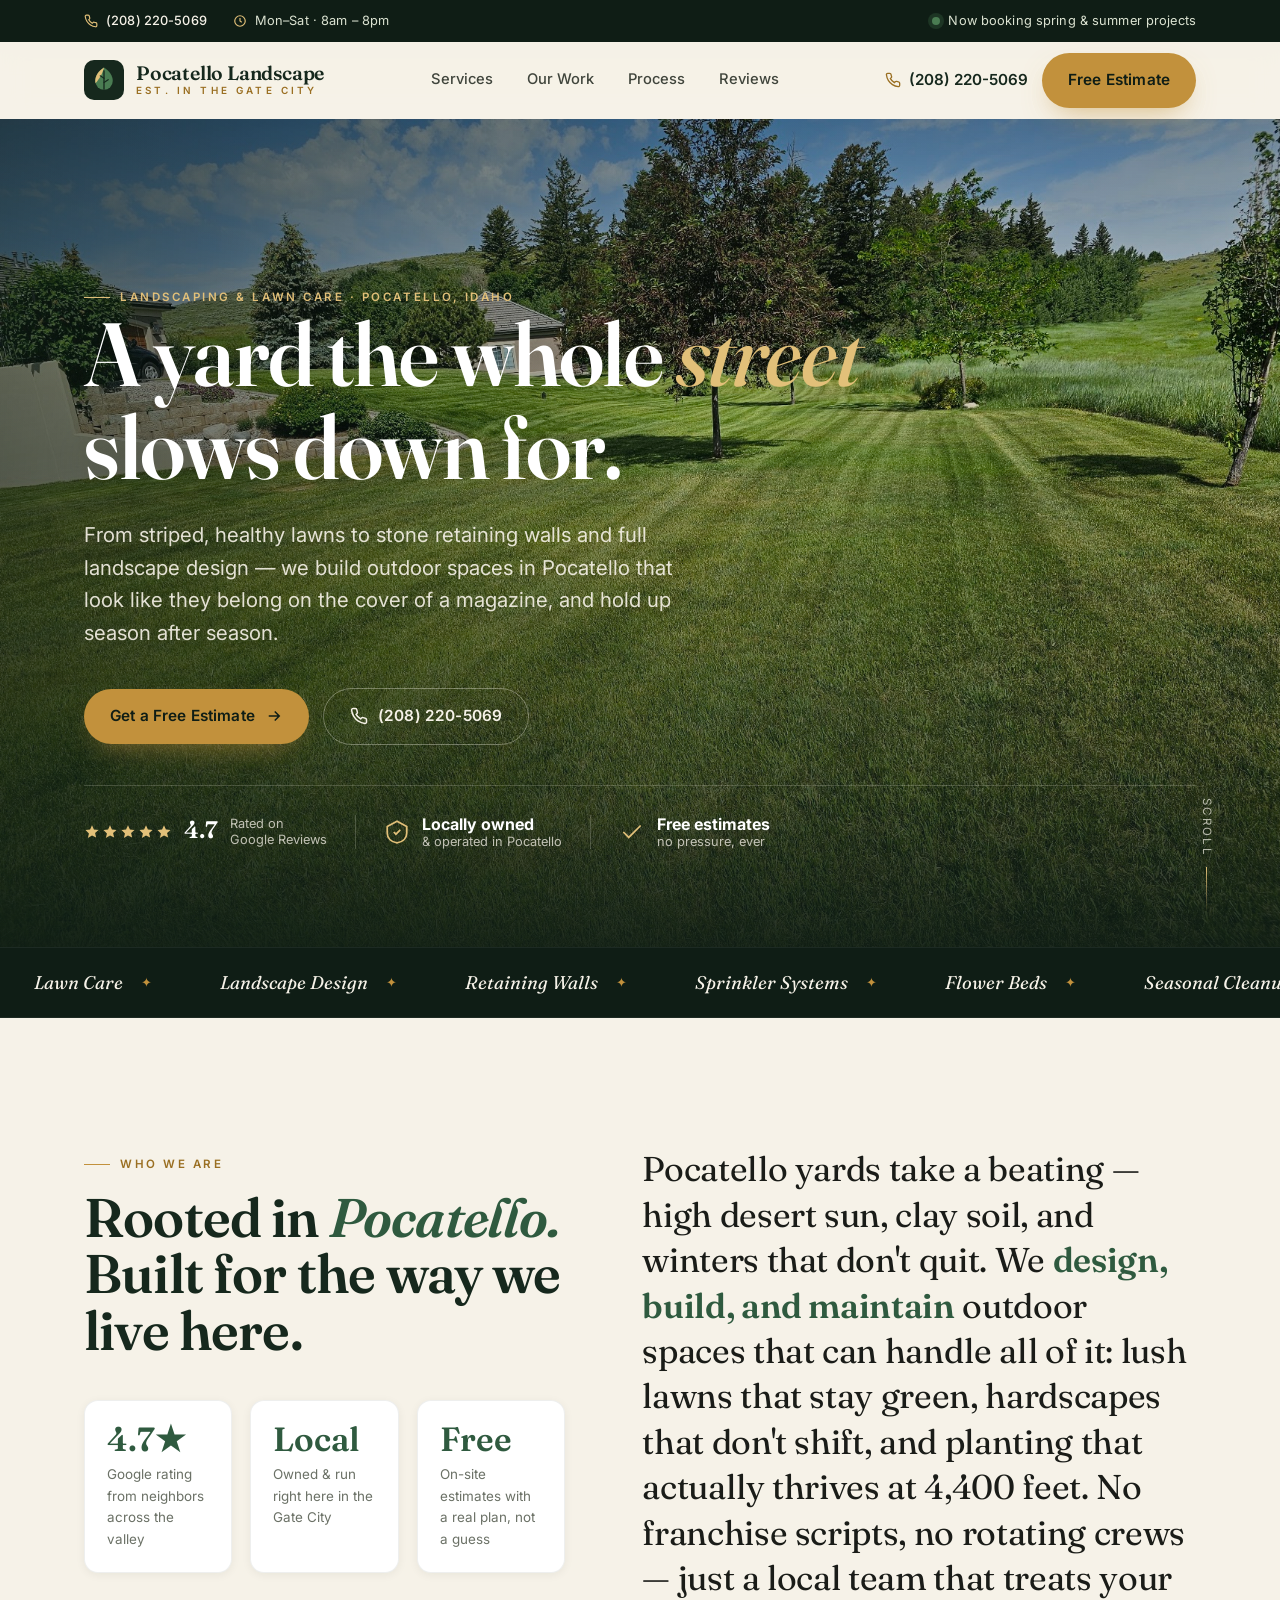
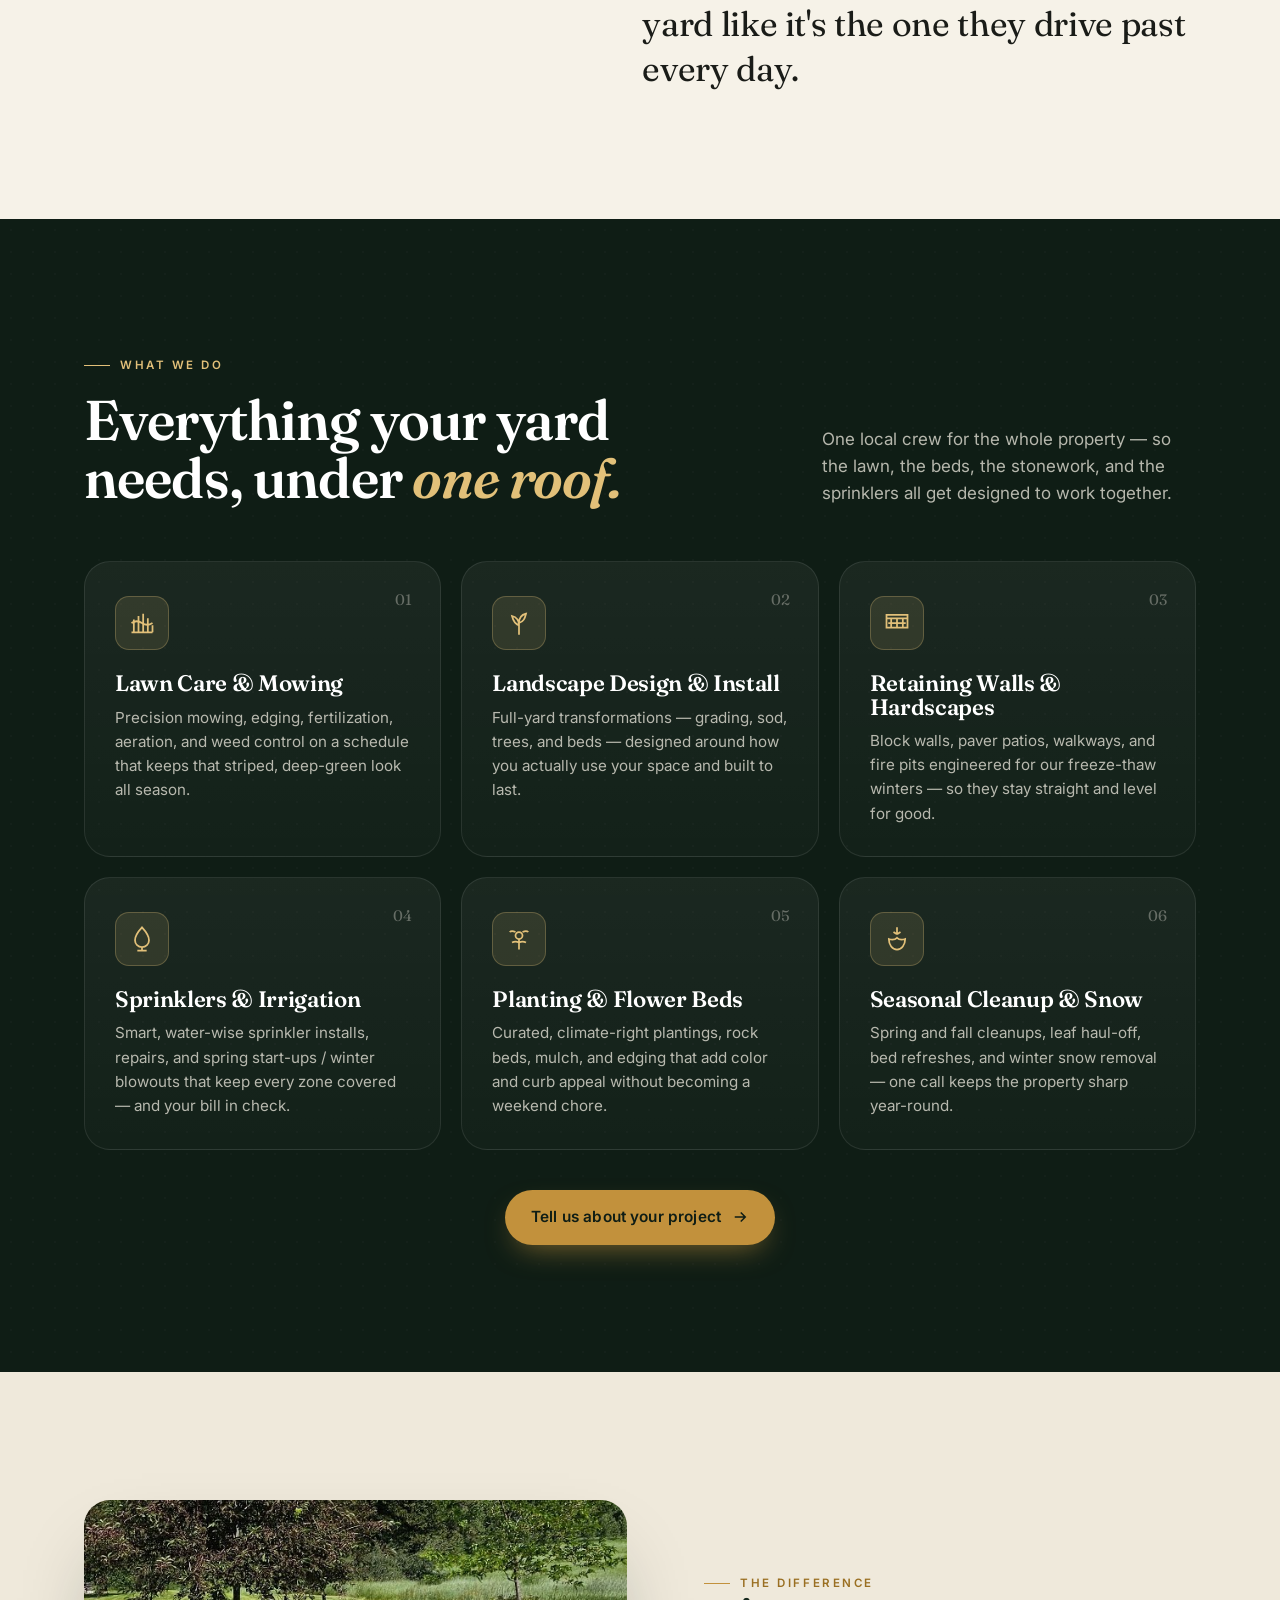
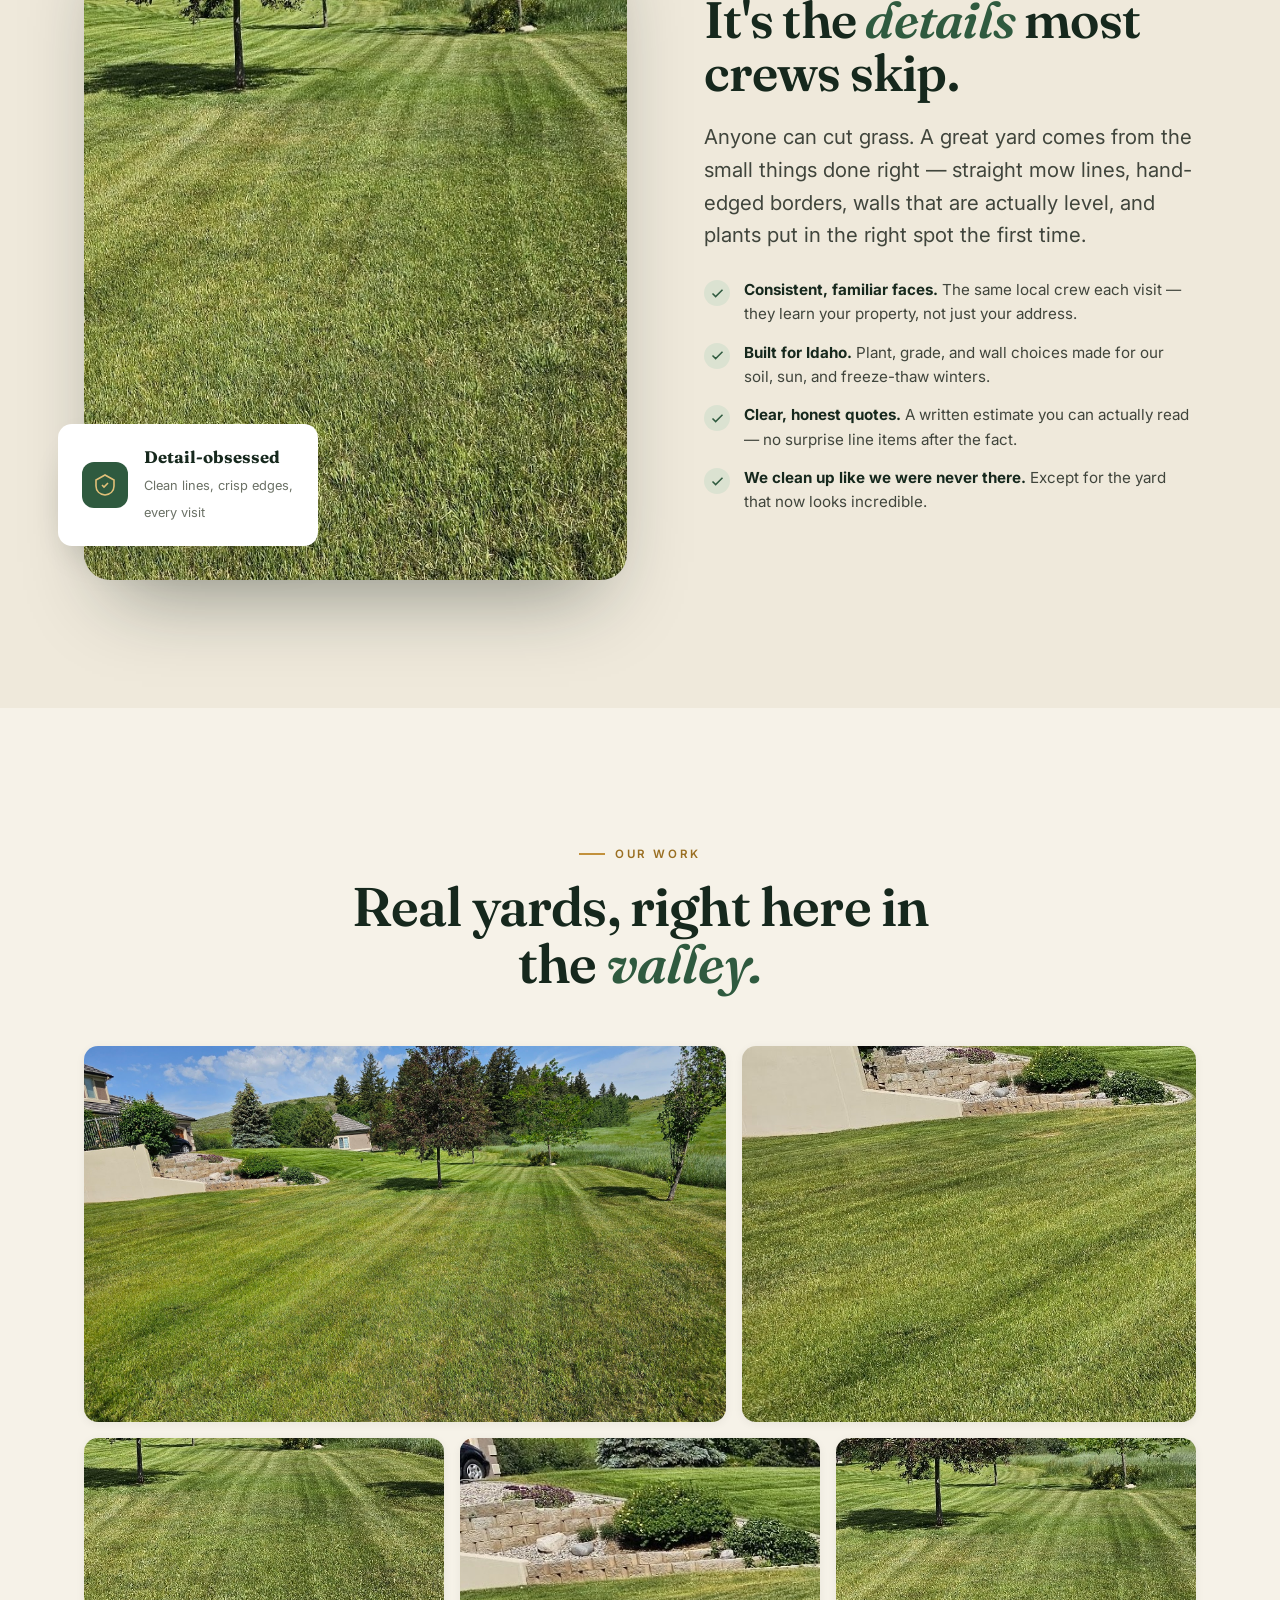
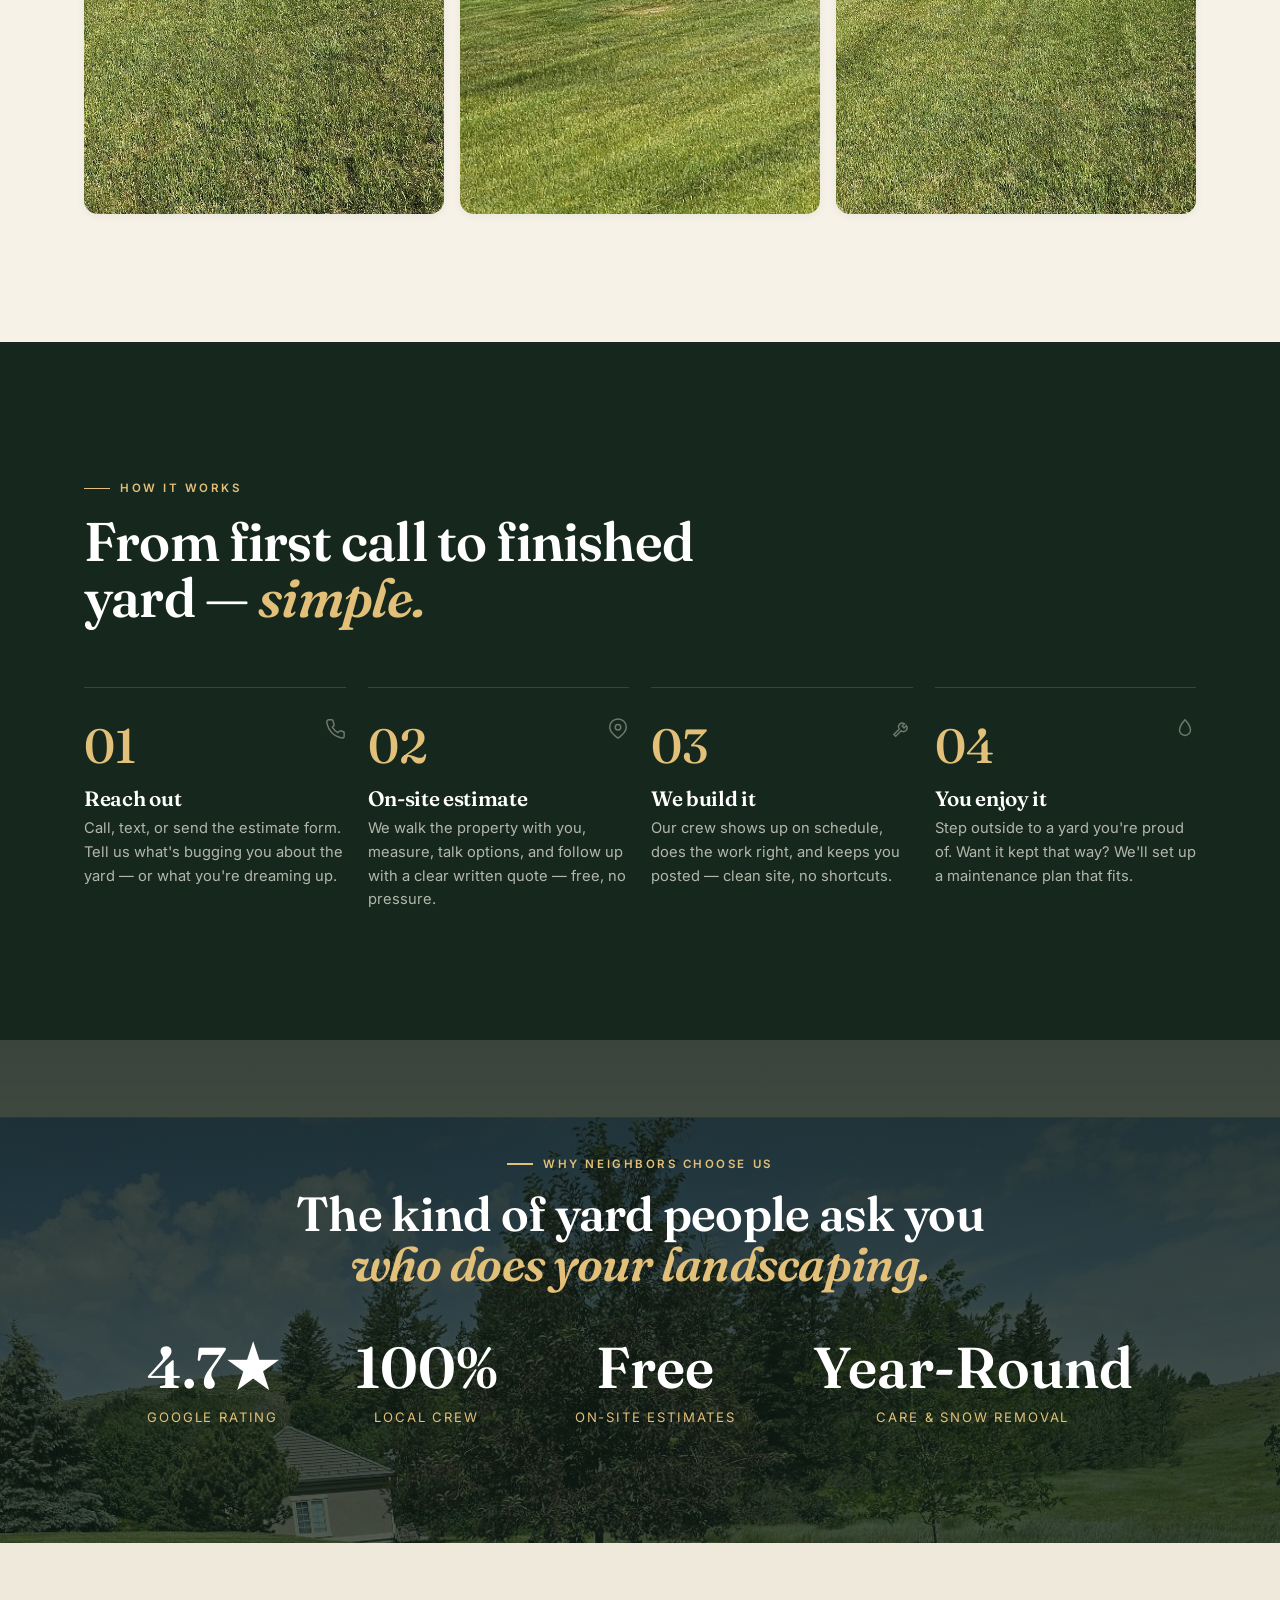
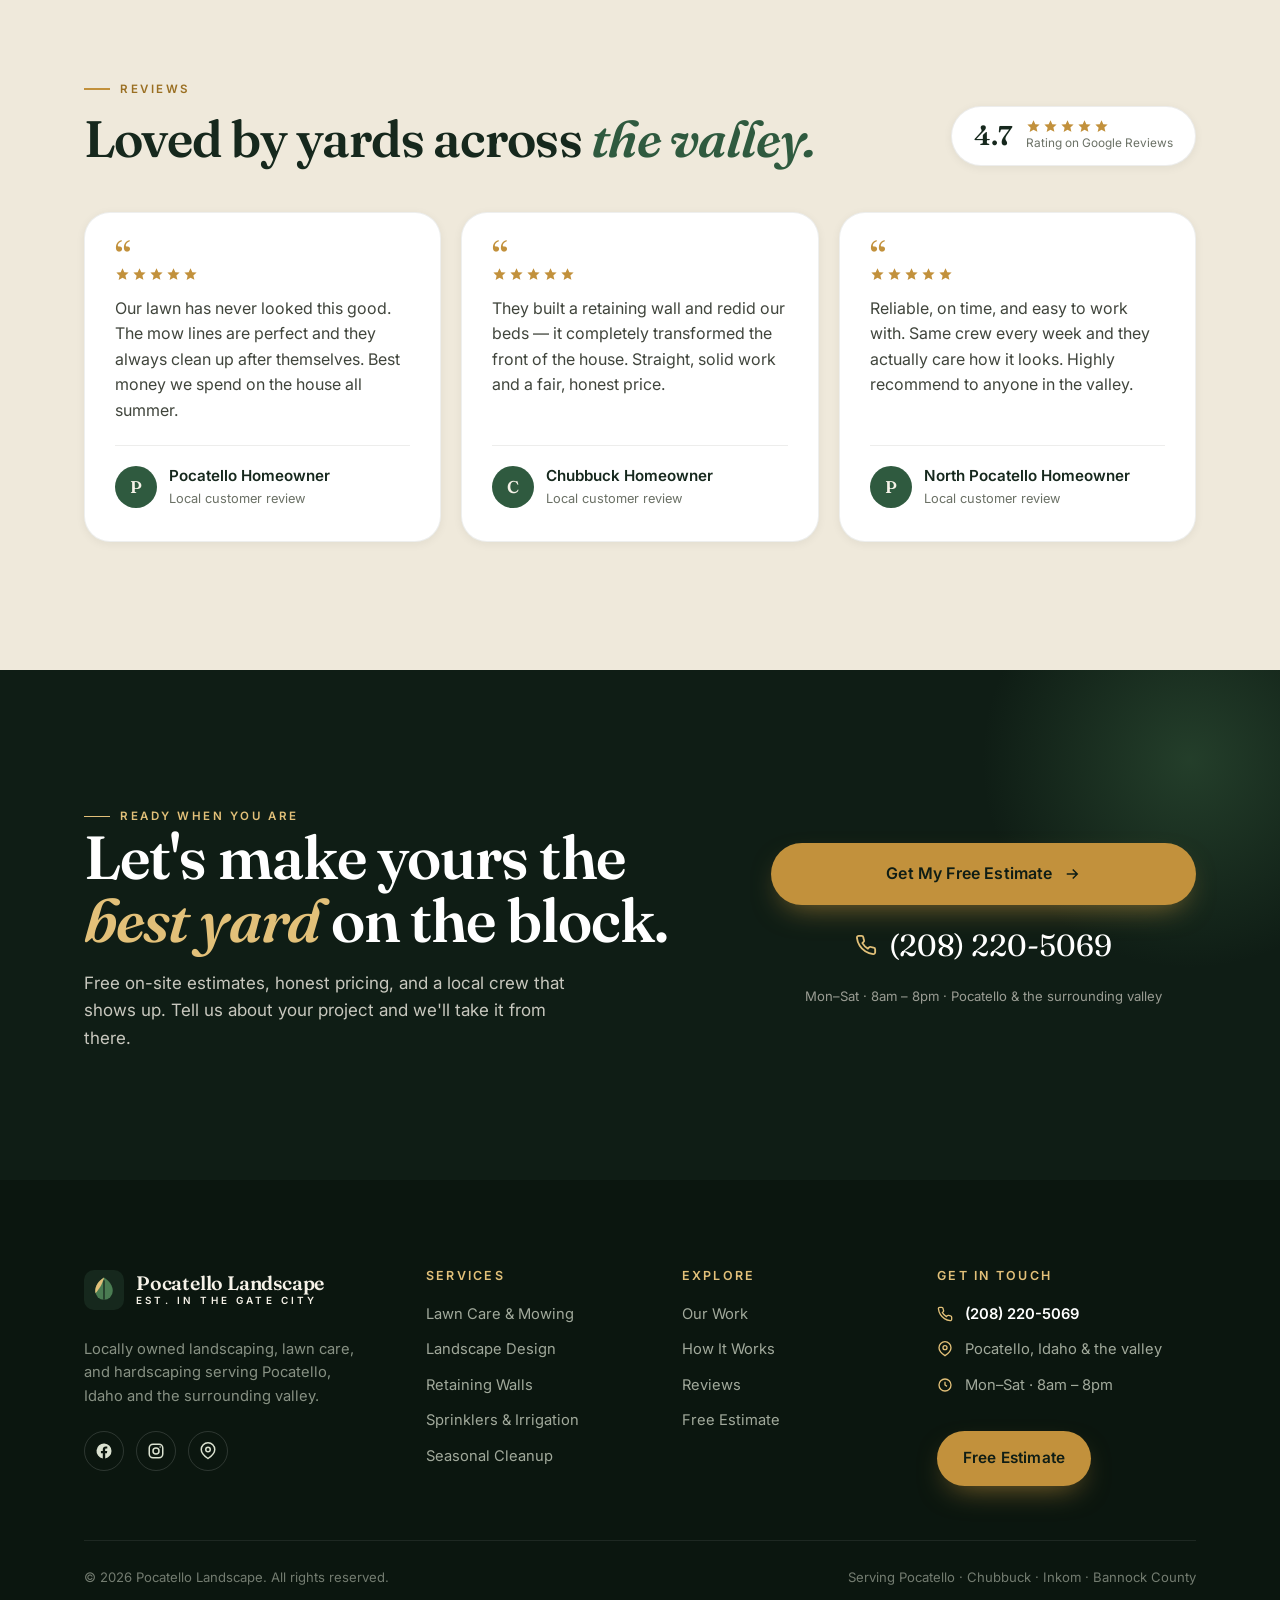
==== index.html @ 6603e486 "Launch Pocatello Landscape site — homepage + free estimate page Bespoke landscaping site: editorial " ====
<!DOCTYPE html>
<html lang="en">
<head>
<meta charset="UTF-8">
<meta name="viewport" content="width=device-width, initial-scale=1.0">
<title>Pocatello Landscape — Landscaping, Lawn Care &amp; Hardscapes in Pocatello, ID</title>
<meta name="description" content="Locally owned landscaping in Pocatello, Idaho. Lawn care, landscape design &amp; install, retaining walls, sprinklers, and seasonal cleanup. Rated 4.7★ on Google. Free on-site estimates — call (208) 220-5069.">
<link rel="canonical" href="https://gcwebdesigner1-sudo.github.io/pocatello-landscape/">
<meta name="theme-color" content="#16281d">
<meta property="og:type" content="website">
<meta property="og:site_name" content="Pocatello Landscape">
<meta property="og:title" content="Pocatello Landscape — Landscaping &amp; Lawn Care in Pocatello, ID">
<meta property="og:description" content="Striped, healthy lawns, retaining walls, and full landscape design in Pocatello, Idaho. Rated 4.7★ on Google. Free on-site estimates.">
<meta property="og:image" content="https://gcwebdesigner1-sudo.github.io/pocatello-landscape/assets/hero-lawn.jpg">
<meta property="og:url" content="https://gcwebdesigner1-sudo.github.io/pocatello-landscape/">
<meta name="twitter:card" content="summary_large_image">
<meta name="twitter:title" content="Pocatello Landscape — Landscaping &amp; Lawn Care in Pocatello, ID">
<meta name="twitter:description" content="Striped, healthy lawns, retaining walls, and full landscape design in Pocatello, Idaho. Rated 4.7★ on Google.">
<meta name="twitter:image" content="https://gcwebdesigner1-sudo.github.io/pocatello-landscape/assets/hero-lawn.jpg">
<link rel="preconnect" href="https://fonts.googleapis.com">
<link rel="preconnect" href="https://fonts.gstatic.com" crossorigin>
<link href="https://fonts.googleapis.com/css2?family=Fraunces:ital,opsz,wght@0,9..144,400;0,9..144,500;0,9..144,600;1,9..144,400;1,9..144,500;1,9..144,600&family=Inter:wght@400;500;600;700&display=swap" rel="stylesheet">
<link rel="stylesheet" href="styles.css">
<link rel="icon" href="data:image/svg+xml,%3Csvg xmlns='http://www.w3.org/2000/svg' viewBox='0 0 32 32'%3E%3Crect width='32' height='32' rx='7' fill='%230f1d15'/%3E%3Cpath d='M16 6c-5 3-7 7-7 11a7 7 0 0 0 14 0c0-4-2-8-7-11z' fill='%23c2913c'/%3E%3Cpath d='M16 9v14' stroke='%230f1d15' stroke-width='1.4'/%3E%3C/svg%3E">
<script type="application/ld+json">
{
  "@context": "https://schema.org",
  "@type": "LandscapingBusiness",
  "name": "Pocatello Landscape",
  "image": "https://gcwebdesigner1-sudo.github.io/pocatello-landscape/assets/hero-lawn.jpg",
  "url": "https://gcwebdesigner1-sudo.github.io/pocatello-landscape/",
  "telephone": "+1-208-220-5069",
  "priceRange": "$$",
  "areaServed": ["Pocatello, ID", "Chubbuck, ID", "Inkom, ID", "Bannock County, ID"],
  "address": {
    "@type": "PostalAddress",
    "addressLocality": "Pocatello",
    "addressRegion": "ID",
    "addressCountry": "US"
  },
  "openingHoursSpecification": [{
    "@type": "OpeningHoursSpecification",
    "dayOfWeek": ["Monday", "Tuesday", "Wednesday", "Thursday", "Friday", "Saturday"],
    "opens": "08:00",
    "closes": "20:00"
  }],
  "makesOffer": [
    { "@type": "Offer", "itemOffered": { "@type": "Service", "name": "Lawn Care & Mowing" } },
    { "@type": "Offer", "itemOffered": { "@type": "Service", "name": "Landscape Design & Installation" } },
    { "@type": "Offer", "itemOffered": { "@type": "Service", "name": "Retaining Walls & Hardscapes" } },
    { "@type": "Offer", "itemOffered": { "@type": "Service", "name": "Sprinklers & Irrigation" } },
    { "@type": "Offer", "itemOffered": { "@type": "Service", "name": "Planting & Flower Beds" } },
    { "@type": "Offer", "itemOffered": { "@type": "Service", "name": "Seasonal Cleanup & Snow Removal" } }
  ]
}
</script>
</head>
<body>
<a href="#main" class="skip-link">Skip to content</a>

<!-- ============ MOBILE MENU ============ -->
<div class="menu-overlay" data-close-menu></div>
<nav class="mobile-menu" aria-label="Mobile">
  <a href="#services" data-close-menu>Services</a>
  <a href="#work" data-close-menu>Our Work</a>
  <a href="#process" data-close-menu>Process</a>
  <a href="#reviews" data-close-menu>Reviews</a>
  <div class="mm-foot">
    <a href="estimates.html" class="btn btn-primary">Get a Free Estimate</a>
    <a href="tel:+12082205069" class="btn btn-ghost">Call (208) 220-5069</a>
  </div>
</nav>

<!-- ============ TOP STRIP ============ -->
<div class="topbar">
  <div class="wrap">
    <div class="tb-left">
      <span class="tb-item">
        <svg viewBox="0 0 24 24" fill="none" stroke="currentColor" stroke-width="2"><path d="M22 16.92v3a2 2 0 0 1-2.18 2 19.79 19.79 0 0 1-8.63-3.07 19.5 19.5 0 0 1-6-6 19.79 19.79 0 0 1-3.07-8.67A2 2 0 0 1 4.11 2h3a2 2 0 0 1 2 1.72c.13.96.36 1.9.7 2.81a2 2 0 0 1-.45 2.11L8.09 9.91a16 16 0 0 0 6 6l1.27-1.27a2 2 0 0 1 2.11-.45c.9.34 1.85.57 2.81.7A2 2 0 0 1 22 16.92z"/></svg>
        <a href="tel:+12082205069">(208) 220-5069</a>
      </span>
      <span class="tb-item hours">
        <svg viewBox="0 0 24 24" fill="none" stroke="currentColor" stroke-width="2"><circle cx="12" cy="12" r="9"/><path d="M12 7v5l3 2"/></svg>
        Mon–Sat · 8am – 8pm
      </span>
    </div>
    <div class="tb-right">
      <span class="dot-live"></span> Now booking spring &amp; summer projects
    </div>
  </div>
</div>

<!-- ============ HEADER ============ -->
<header class="site-header" id="header">
  <div class="wrap nav">
    <a href="index.html" class="brand" aria-label="Pocatello Landscape home">
      <svg class="mark" viewBox="0 0 48 48" fill="none" aria-hidden="true">
        <rect width="48" height="48" rx="12" fill="#16281d"/>
        <path d="M24 9c-7 4.5-10.5 10-10.5 16.2A10.5 10.5 0 0 0 34.5 25.2C34.5 19 31 13.5 24 9z" fill="#4a7c52"/>
        <path d="M24 9c-7 4.5-10.5 10-10.5 16.2 0 .9.1 1.8.3 2.6C19 22 22 17 24 9z" fill="#e2c079"/>
        <path d="M24 13v22" stroke="#16281d" stroke-width="1.6" stroke-linecap="round"/>
        <path d="M24 22l-4.5-3M24 27l5-3.4" stroke="#16281d" stroke-width="1.4" stroke-linecap="round"/>
      </svg>
      <span class="wordmark">
        <span class="wm-name">Pocatello Landscape</span>
        <span class="wm-sub">Est. in the Gate City</span>
      </span>
    </a>
    <nav class="nav-links" aria-label="Primary">
      <a href="#services" class="navlink">Services</a>
      <a href="#work" class="navlink">Our Work</a>
      <a href="#process" class="navlink">Process</a>
      <a href="#reviews" class="navlink">Reviews</a>
    </nav>
    <div class="nav-cta">
      <a href="tel:+12082205069" class="nav-phone">
        <svg viewBox="0 0 24 24" fill="none" stroke="currentColor" stroke-width="2"><path d="M22 16.92v3a2 2 0 0 1-2.18 2 19.79 19.79 0 0 1-8.63-3.07 19.5 19.5 0 0 1-6-6 19.79 19.79 0 0 1-3.07-8.67A2 2 0 0 1 4.11 2h3a2 2 0 0 1 2 1.72c.13.96.36 1.9.7 2.81a2 2 0 0 1-.45 2.11L8.09 9.91a16 16 0 0 0 6 6l1.27-1.27a2 2 0 0 1 2.11-.45c.9.34 1.85.57 2.81.7A2 2 0 0 1 22 16.92z"/></svg>
        (208) 220-5069
      </a>
      <a href="estimates.html" class="btn btn-primary">Free Estimate</a>
    </div>
    <button class="burger" aria-label="Open menu" data-toggle-menu><span></span></button>
  </div>
</header>

<!-- ============ HERO ============ -->
<section class="hero" id="main">
  <div class="hero-media" data-parallax>
    <img src="assets/hero-lawn.jpg" alt="Freshly striped green lawn with a stone retaining wall, flower bed, and the Pocatello foothills behind it" fetchpriority="high">
  </div>
  <div class="wrap hero-inner">
    <span class="eyebrow on-dark reveal">Landscaping &amp; Lawn Care · Pocatello, Idaho</span>
    <h1 class="reveal d1">A yard the whole <em>street</em> slows down for.</h1>
    <p class="hero-sub reveal d2">From striped, healthy lawns to stone retaining walls and full landscape design — we build outdoor spaces in Pocatello that look like they belong on the cover of a magazine, and hold up season after season.</p>
    <div class="hero-actions reveal d3">
      <a href="estimates.html" class="btn btn-primary">
        Get a Free Estimate
        <svg viewBox="0 0 24 24" fill="none" stroke="currentColor" stroke-width="2"><path d="M5 12h14M13 6l6 6-6 6"/></svg>
      </a>
      <a href="tel:+12082205069" class="btn btn-ghost">
        <svg viewBox="0 0 24 24" fill="none" stroke="currentColor" stroke-width="2"><path d="M22 16.92v3a2 2 0 0 1-2.18 2 19.79 19.79 0 0 1-8.63-3.07 19.5 19.5 0 0 1-6-6 19.79 19.79 0 0 1-3.07-8.67A2 2 0 0 1 4.11 2h3a2 2 0 0 1 2 1.72c.13.96.36 1.9.7 2.81a2 2 0 0 1-.45 2.11L8.09 9.91a16 16 0 0 0 6 6l1.27-1.27a2 2 0 0 1 2.11-.45c.9.34 1.85.57 2.81.7A2 2 0 0 1 22 16.92z"/></svg>
        (208) 220-5069
      </a>
    </div>
    <div class="hero-trust reveal d4">
      <div class="trust-item">
        <div class="stars" aria-hidden="true">
          <svg viewBox="0 0 24 24" fill="currentColor"><path d="M12 2l2.9 6.3 6.9.6-5.2 4.6 1.6 6.8L12 17.3 5.8 20.9l1.6-6.8L2.2 8.9l6.9-.6z"/></svg>
          <svg viewBox="0 0 24 24" fill="currentColor"><path d="M12 2l2.9 6.3 6.9.6-5.2 4.6 1.6 6.8L12 17.3 5.8 20.9l1.6-6.8L2.2 8.9l6.9-.6z"/></svg>
          <svg viewBox="0 0 24 24" fill="currentColor"><path d="M12 2l2.9 6.3 6.9.6-5.2 4.6 1.6 6.8L12 17.3 5.8 20.9l1.6-6.8L2.2 8.9l6.9-.6z"/></svg>
          <svg viewBox="0 0 24 24" fill="currentColor"><path d="M12 2l2.9 6.3 6.9.6-5.2 4.6 1.6 6.8L12 17.3 5.8 20.9l1.6-6.8L2.2 8.9l6.9-.6z"/></svg>
          <svg viewBox="0 0 24 24" fill="currentColor"><path d="M12 2l2.9 6.3 6.9.6-5.2 4.6 1.6 6.8L12 17.3 5.8 20.9l1.6-6.8L2.2 8.9l6.9-.6z"/></svg>
        </div>
        <div><span class="t-num">4.7</span></div>
        <div class="t-label">Rated on<br>Google Reviews</div>
      </div>
      <span class="trust-sep"></span>
      <div class="trust-item">
        <svg viewBox="0 0 24 24" width="26" height="26" fill="none" stroke="var(--brass-300)" stroke-width="1.6"><path d="M12 2 3 7v6c0 5 3.8 8.3 9 9 5.2-.7 9-4 9-9V7z"/><path d="m9 12 2 2 4-4"/></svg>
        <div class="t-label"><strong style="color:#fff;font-size:1rem;">Locally owned</strong><br>&amp; operated in Pocatello</div>
      </div>
      <span class="trust-sep"></span>
      <div class="trust-item">
        <svg viewBox="0 0 24 24" width="26" height="26" fill="none" stroke="var(--brass-300)" stroke-width="1.6"><path d="M20 6 9 17l-5-5"/></svg>
        <div class="t-label"><strong style="color:#fff;font-size:1rem;">Free estimates</strong><br>no pressure, ever</div>
      </div>
    </div>
  </div>
  <div class="scroll-cue">Scroll<span class="line"></span></div>
</section>

<!-- ============ MARQUEE ============ -->
<div class="marquee" aria-hidden="true">
  <div class="marquee-track">
    <span class="marquee-item">Lawn Care <span class="d">✦</span></span>
    <span class="marquee-item">Landscape Design <span class="d">✦</span></span>
    <span class="marquee-item">Retaining Walls <span class="d">✦</span></span>
    <span class="marquee-item">Sprinkler Systems <span class="d">✦</span></span>
    <span class="marquee-item">Flower Beds <span class="d">✦</span></span>
    <span class="marquee-item">Seasonal Cleanup <span class="d">✦</span></span>
    <span class="marquee-item">Sod &amp; Seeding <span class="d">✦</span></span>
    <span class="marquee-item">Lawn Care <span class="d">✦</span></span>
    <span class="marquee-item">Landscape Design <span class="d">✦</span></span>
    <span class="marquee-item">Retaining Walls <span class="d">✦</span></span>
    <span class="marquee-item">Sprinkler Systems <span class="d">✦</span></span>
    <span class="marquee-item">Flower Beds <span class="d">✦</span></span>
    <span class="marquee-item">Seasonal Cleanup <span class="d">✦</span></span>
    <span class="marquee-item">Sod &amp; Seeding <span class="d">✦</span></span>
  </div>
</div>

<!-- ============ INTRO ============ -->
<section class="section intro">
  <div class="wrap intro-grid">
    <div class="col-a reveal">
      <span class="eyebrow">Who we are</span>
      <h2 style="margin-top:16px;">Rooted in <em>Pocatello.</em> Built for the way we live here.</h2>
      <div class="intro-facts">
        <div class="fact">
          <div class="n">4.7★</div>
          <div class="l">Google rating from neighbors across the valley</div>
        </div>
        <div class="fact">
          <div class="n">Local</div>
          <div class="l">Owned &amp; run right here in the Gate City</div>
        </div>
        <div class="fact">
          <div class="n">Free</div>
          <div class="l">On-site estimates with a real plan, not a guess</div>
        </div>
      </div>
    </div>
    <div class="col-b reveal d1">
      <p class="statement">Pocatello yards take a beating — high desert sun, clay soil, and winters that don't quit. We <strong>design, build, and maintain</strong> outdoor spaces that can handle all of it: lush lawns that stay green, hardscapes that don't shift, and planting that actually thrives at 4,400 feet. No franchise scripts, no rotating crews — just a local team that treats your yard like it's the one they drive past every day.</p>
    </div>
  </div>
</section>

<!-- ============ SERVICES ============ -->
<section class="section services" id="services">
  <div class="wrap">
    <div class="svc-head">
      <div class="reveal">
        <span class="eyebrow on-dark">What we do</span>
        <h2 style="margin-top:16px;">Everything your yard needs, under <em>one roof.</em></h2>
      </div>
      <p class="reveal d1">One local crew for the whole property — so the lawn, the beds, the stonework, and the sprinklers all get designed to work together.</p>
    </div>
    <div class="svc-grid">
      <article class="svc-card reveal">
        <span class="svc-no">01</span>
        <div class="svc-ic"><svg viewBox="0 0 24 24" fill="none" stroke="currentColor"><path d="M3 20h18M5 20V9m4 11V6m4 14V4m4 16V8m4 12v-6"/><path d="M3 12c3-2 6-2 9 0s6 2 9 0"/></svg></div>
        <h3>Lawn Care &amp; Mowing</h3>
        <p>Precision mowing, edging, fertilization, aeration, and weed control on a schedule that keeps that striped, deep-green look all season.</p>
      </article>
      <article class="svc-card reveal d1">
        <span class="svc-no">02</span>
        <div class="svc-ic"><svg viewBox="0 0 24 24" fill="none" stroke="currentColor"><path d="M12 22V12M12 12c0-4 2-7 6-8-1 4-2 7-6 8zM12 14C9 13 7 10 6 6c4 1 6 4 6 8z"/></svg></div>
        <h3>Landscape Design &amp; Install</h3>
        <p>Full-yard transformations — grading, sod, trees, and beds — designed around how you actually use your space and built to last.</p>
      </article>
      <article class="svc-card reveal d2">
        <span class="svc-no">03</span>
        <div class="svc-ic"><svg viewBox="0 0 24 24" fill="none" stroke="currentColor"><path d="M3 8h18M3 8l0 8h18V8M3 8l0-3h18v3M7 8v8M12 8v8M17 8v8M4.5 12h15"/></svg></div>
        <h3>Retaining Walls &amp; Hardscapes</h3>
        <p>Block walls, paver patios, walkways, and fire pits engineered for our freeze-thaw winters — so they stay straight and level for good.</p>
      </article>
      <article class="svc-card reveal">
        <span class="svc-no">04</span>
        <div class="svc-ic"><svg viewBox="0 0 24 24" fill="none" stroke="currentColor"><path d="M12 2s6 6.5 6 11a6 6 0 0 1-12 0c0-4.5 6-11 6-11z"/><path d="M12 19v3M8 22h8"/></svg></div>
        <h3>Sprinklers &amp; Irrigation</h3>
        <p>Smart, water-wise sprinkler installs, repairs, and spring start-ups / winter blowouts that keep every zone covered — and your bill in check.</p>
      </article>
      <article class="svc-card reveal d1">
        <span class="svc-no">05</span>
        <div class="svc-ic"><svg viewBox="0 0 24 24" fill="none" stroke="currentColor"><circle cx="12" cy="9" r="3"/><path d="M12 12v9M12 15c-2-1-4-1-6 0M12 15c2-1 4-1 6 0M9 6C7 5 5 5 4 6M15 6c2-1 4-1 5 0"/></svg></div>
        <h3>Planting &amp; Flower Beds</h3>
        <p>Curated, climate-right plantings, rock beds, mulch, and edging that add color and curb appeal without becoming a weekend chore.</p>
      </article>
      <article class="svc-card reveal d2">
        <span class="svc-no">06</span>
        <div class="svc-ic"><svg viewBox="0 0 24 24" fill="none" stroke="currentColor"><path d="M12 2v6M12 8l-3-2M12 8l3-2M5 12c0 5 3 9 7 9s7-4 7-9c-3 1-5 1-7-1-2 2-4 2-7 1z"/></svg></div>
        <h3>Seasonal Cleanup &amp; Snow</h3>
        <p>Spring and fall cleanups, leaf haul-off, bed refreshes, and winter snow removal — one call keeps the property sharp year-round.</p>
      </article>
    </div>
    <div class="center mt-btn reveal">
      <a href="estimates.html" class="btn btn-primary">Tell us about your project<svg viewBox="0 0 24 24" fill="none" stroke="currentColor" stroke-width="2"><path d="M5 12h14M13 6l6 6-6 6"/></svg></a>
    </div>
  </div>
</section>

<!-- ============ FEATURE SPLIT ============ -->
<section class="section feature">
  <div class="wrap feature-grid">
    <div class="feature-media reveal">
      <div class="fm-main"><img src="assets/feature-tree.jpg" alt="Manicured striped lawn with a shade tree and mountain backdrop in Pocatello"></div>
      <div class="fm-badge">
        <div class="bx"><svg viewBox="0 0 24 24" fill="none" stroke="currentColor" stroke-width="1.6"><path d="M12 2 3 7v6c0 5 3.8 8.3 9 9 5.2-.7 9-4 9-9V7z"/><path d="m9 12 2 2 4-4"/></svg></div>
        <div class="bt"><strong>Detail-obsessed</strong><span>Clean lines, crisp edges, every visit</span></div>
      </div>
    </div>
    <div class="feature-text reveal d1">
      <span class="eyebrow">The difference</span>
      <h2>It's the <em>details</em> most crews skip.</h2>
      <p class="lead">Anyone can cut grass. A great yard comes from the small things done right — straight mow lines, hand-edged borders, walls that are actually level, and plants put in the right spot the first time.</p>
      <ul class="check-list">
        <li><span class="ck"><svg viewBox="0 0 24 24" fill="none" stroke="currentColor"><path d="M20 6 9 17l-5-5"/></svg></span><span><strong>Consistent, familiar faces.</strong> The same local crew each visit — they learn your property, not just your address.</span></li>
        <li><span class="ck"><svg viewBox="0 0 24 24" fill="none" stroke="currentColor"><path d="M20 6 9 17l-5-5"/></svg></span><span><strong>Built for Idaho.</strong> Plant, grade, and wall choices made for our soil, sun, and freeze-thaw winters.</span></li>
        <li><span class="ck"><svg viewBox="0 0 24 24" fill="none" stroke="currentColor"><path d="M20 6 9 17l-5-5"/></svg></span><span><strong>Clear, honest quotes.</strong> A written estimate you can actually read — no surprise line items after the fact.</span></li>
        <li><span class="ck"><svg viewBox="0 0 24 24" fill="none" stroke="currentColor"><path d="M20 6 9 17l-5-5"/></svg></span><span><strong>We clean up like we were never there.</strong> Except for the yard that now looks incredible.</span></li>
      </ul>
    </div>
  </div>
</section>

<!-- ============ WORK / GALLERY ============ -->
<section class="section work" id="work">
  <div class="wrap">
    <div class="work-head reveal">
      <span class="eyebrow">Our work</span>
      <h2>Real yards, right here in the <em>valley.</em></h2>
    </div>
    <div class="gallery">
      <div class="gal g1 reveal"><img src="assets/hero-lawn.jpg" alt="Wide striped green lawn with retaining wall and foothills"><div class="cap"><div class="s">Full-yard care</div><div class="t">Striped &amp; healthy, edge to edge</div></div></div>
      <div class="gal g2 reveal d1"><img src="assets/hardscape.jpg" alt="Block retaining wall with rock flower bed"><div class="cap"><div class="s">Hardscaping</div><div class="t">Retaining walls &amp; rock beds</div></div></div>
      <div class="gal g3 reveal"><img src="assets/lawn-stripes.jpg" alt="Close view of clean mowing stripes on a lawn"><div class="cap"><div class="s">Lawn care</div><div class="t">That mow-line finish</div></div></div>
      <div class="gal g4 reveal d1"><img src="assets/flowerbed.jpg" alt="Rock flower bed with purple blooms and shrubs"><div class="cap"><div class="s">Planting</div><div class="t">Color that lasts</div></div></div>
      <div class="gal g5 reveal d2"><img src="assets/feature-tree.jpg" alt="Shade tree in a manicured lawn"><div class="cap"><div class="s">Design &amp; install</div><div class="t">Shade, structure, curb appeal</div></div></div>
    </div>
    <!-- NOTE for Jake: swap/add more real project photos here as the client sends them. All images are cropped from the client's own Google listing photo. -->
  </div>
</section>

<!-- ============ PROCESS ============ -->
<section class="section process" id="process">
  <div class="wrap">
    <div class="process-head reveal">
      <span class="eyebrow on-dark">How it works</span>
      <h2>From first call to finished yard — <em>simple.</em></h2>
    </div>
    <div class="steps">
      <div class="step reveal">
        <div class="sn">01</div>
        <svg class="step-ic" viewBox="0 0 24 24" fill="none" stroke="currentColor" stroke-width="1.6"><path d="M22 16.92v3a2 2 0 0 1-2.18 2A19.79 19.79 0 0 1 3.08 4.18 2 2 0 0 1 5.11 2h3a2 2 0 0 1 2 1.72 12.8 12.8 0 0 0 .7 2.81 2 2 0 0 1-.45 2.11L9.09 9.91a16 16 0 0 0 6 6l1.27-1.27a2 2 0 0 1 2.11-.45 12.8 12.8 0 0 0 2.81.7A2 2 0 0 1 22 16.92z"/></svg>
        <h3>Reach out</h3>
        <p>Call, text, or send the estimate form. Tell us what's bugging you about the yard — or what you're dreaming up.</p>
      </div>
      <div class="step reveal d1">
        <div class="sn">02</div>
        <svg class="step-ic" viewBox="0 0 24 24" fill="none" stroke="currentColor" stroke-width="1.6"><path d="M21 10c0 6-9 12-9 12s-9-6-9-12a9 9 0 0 1 18 0z"/><circle cx="12" cy="10" r="3"/></svg>
        <h3>On-site estimate</h3>
        <p>We walk the property with you, measure, talk options, and follow up with a clear written quote — free, no pressure.</p>
      </div>
      <div class="step reveal d2">
        <div class="sn">03</div>
        <svg class="step-ic" viewBox="0 0 24 24" fill="none" stroke="currentColor" stroke-width="1.6"><path d="M14.7 6.3a4 4 0 0 0-5.6 5.6l-6 6 2 2 6-6a4 4 0 0 0 5.6-5.6l-2.5 2.5-2-2z"/></svg>
        <h3>We build it</h3>
        <p>Our crew shows up on schedule, does the work right, and keeps you posted — clean site, no shortcuts.</p>
      </div>
      <div class="step reveal d3">
        <div class="sn">04</div>
        <svg class="step-ic" viewBox="0 0 24 24" fill="none" stroke="currentColor" stroke-width="1.6"><path d="M12 2s6 6.5 6 11a6 6 0 0 1-12 0c0-4.5 6-11 6-11z"/></svg>
        <h3>You enjoy it</h3>
        <p>Step outside to a yard you're proud of. Want it kept that way? We'll set up a maintenance plan that fits.</p>
      </div>
    </div>
  </div>
</section>

<!-- ============ STAT BAND ============ -->
<section class="band">
  <div class="band-media" data-parallax><img src="assets/foothills.jpg" alt="Pocatello foothills behind a landscaped property"></div>
  <div class="wrap">
    <span class="eyebrow on-dark" style="justify-content:center;display:flex;">Why neighbors choose us</span>
    <h2 class="reveal" style="margin-top:16px;">The kind of yard people ask you <em>who does your landscaping.</em></h2>
    <div class="band-stats">
      <div class="band-stat reveal"><div class="bn">4.7★</div><div class="bl">Google Rating</div></div>
      <div class="band-stat reveal d1"><div class="bn">100%</div><div class="bl">Local Crew</div></div>
      <div class="band-stat reveal d2"><div class="bn">Free</div><div class="bl">On-Site Estimates</div></div>
      <div class="band-stat reveal d3"><div class="bn">Year-Round</div><div class="bl">Care &amp; Snow Removal</div></div>
    </div>
  </div>
</section>

<!-- ============ REVIEWS ============ -->
<section class="section reviews" id="reviews">
  <div class="wrap">
    <div class="rev-head">
      <div class="reveal">
        <span class="eyebrow">Reviews</span>
        <h2>Loved by yards across <em>the valley.</em></h2>
      </div>
      <div class="google-badge reveal d1">
        <div class="g-score">4.7</div>
        <div>
          <div class="g-stars" aria-hidden="true">
            <svg viewBox="0 0 24 24" fill="currentColor"><path d="M12 2l2.9 6.3 6.9.6-5.2 4.6 1.6 6.8L12 17.3 5.8 20.9l1.6-6.8L2.2 8.9l6.9-.6z"/></svg>
            <svg viewBox="0 0 24 24" fill="currentColor"><path d="M12 2l2.9 6.3 6.9.6-5.2 4.6 1.6 6.8L12 17.3 5.8 20.9l1.6-6.8L2.2 8.9l6.9-.6z"/></svg>
            <svg viewBox="0 0 24 24" fill="currentColor"><path d="M12 2l2.9 6.3 6.9.6-5.2 4.6 1.6 6.8L12 17.3 5.8 20.9l1.6-6.8L2.2 8.9l6.9-.6z"/></svg>
            <svg viewBox="0 0 24 24" fill="currentColor"><path d="M12 2l2.9 6.3 6.9.6-5.2 4.6 1.6 6.8L12 17.3 5.8 20.9l1.6-6.8L2.2 8.9l6.9-.6z"/></svg>
            <svg viewBox="0 0 24 24" fill="currentColor"><path d="M12 2l2.9 6.3 6.9.6-5.2 4.6 1.6 6.8L12 17.3 5.8 20.9l1.6-6.8L2.2 8.9l6.9-.6z"/></svg>
          </div>
          <div class="g-meta">Rating on Google Reviews</div>
        </div>
      </div>
    </div>
    <!-- NOTE for Jake: these are placeholder testimonials for the demo. Swap the quotes/names with the client's real Google reviews before going live. -->
    <div class="rev-grid">
      <article class="rev-card reveal">
        <div class="q">&ldquo;</div>
        <div class="stars" aria-hidden="true">
          <svg viewBox="0 0 24 24" fill="currentColor"><path d="M12 2l2.9 6.3 6.9.6-5.2 4.6 1.6 6.8L12 17.3 5.8 20.9l1.6-6.8L2.2 8.9l6.9-.6z"/></svg><svg viewBox="0 0 24 24" fill="currentColor"><path d="M12 2l2.9 6.3 6.9.6-5.2 4.6 1.6 6.8L12 17.3 5.8 20.9l1.6-6.8L2.2 8.9l6.9-.6z"/></svg><svg viewBox="0 0 24 24" fill="currentColor"><path d="M12 2l2.9 6.3 6.9.6-5.2 4.6 1.6 6.8L12 17.3 5.8 20.9l1.6-6.8L2.2 8.9l6.9-.6z"/></svg><svg viewBox="0 0 24 24" fill="currentColor"><path d="M12 2l2.9 6.3 6.9.6-5.2 4.6 1.6 6.8L12 17.3 5.8 20.9l1.6-6.8L2.2 8.9l6.9-.6z"/></svg><svg viewBox="0 0 24 24" fill="currentColor"><path d="M12 2l2.9 6.3 6.9.6-5.2 4.6 1.6 6.8L12 17.3 5.8 20.9l1.6-6.8L2.2 8.9l6.9-.6z"/></svg>
        </div>
        <p>Our lawn has never looked this good. The mow lines are perfect and they always clean up after themselves. Best money we spend on the house all summer.</p>
        <div class="who"><div class="av">P</div><div><div class="nm">Pocatello Homeowner</div><div class="loc">Local customer review</div></div></div>
      </article>
      <article class="rev-card reveal d1">
        <div class="q">&ldquo;</div>
        <div class="stars" aria-hidden="true">
          <svg viewBox="0 0 24 24" fill="currentColor"><path d="M12 2l2.9 6.3 6.9.6-5.2 4.6 1.6 6.8L12 17.3 5.8 20.9l1.6-6.8L2.2 8.9l6.9-.6z"/></svg><svg viewBox="0 0 24 24" fill="currentColor"><path d="M12 2l2.9 6.3 6.9.6-5.2 4.6 1.6 6.8L12 17.3 5.8 20.9l1.6-6.8L2.2 8.9l6.9-.6z"/></svg><svg viewBox="0 0 24 24" fill="currentColor"><path d="M12 2l2.9 6.3 6.9.6-5.2 4.6 1.6 6.8L12 17.3 5.8 20.9l1.6-6.8L2.2 8.9l6.9-.6z"/></svg><svg viewBox="0 0 24 24" fill="currentColor"><path d="M12 2l2.9 6.3 6.9.6-5.2 4.6 1.6 6.8L12 17.3 5.8 20.9l1.6-6.8L2.2 8.9l6.9-.6z"/></svg><svg viewBox="0 0 24 24" fill="currentColor"><path d="M12 2l2.9 6.3 6.9.6-5.2 4.6 1.6 6.8L12 17.3 5.8 20.9l1.6-6.8L2.2 8.9l6.9-.6z"/></svg>
        </div>
        <p>They built a retaining wall and redid our beds — it completely transformed the front of the house. Straight, solid work and a fair, honest price.</p>
        <div class="who"><div class="av">C</div><div><div class="nm">Chubbuck Homeowner</div><div class="loc">Local customer review</div></div></div>
      </article>
      <article class="rev-card reveal d2">
        <div class="q">&ldquo;</div>
        <div class="stars" aria-hidden="true">
          <svg viewBox="0 0 24 24" fill="currentColor"><path d="M12 2l2.9 6.3 6.9.6-5.2 4.6 1.6 6.8L12 17.3 5.8 20.9l1.6-6.8L2.2 8.9l6.9-.6z"/></svg><svg viewBox="0 0 24 24" fill="currentColor"><path d="M12 2l2.9 6.3 6.9.6-5.2 4.6 1.6 6.8L12 17.3 5.8 20.9l1.6-6.8L2.2 8.9l6.9-.6z"/></svg><svg viewBox="0 0 24 24" fill="currentColor"><path d="M12 2l2.9 6.3 6.9.6-5.2 4.6 1.6 6.8L12 17.3 5.8 20.9l1.6-6.8L2.2 8.9l6.9-.6z"/></svg><svg viewBox="0 0 24 24" fill="currentColor"><path d="M12 2l2.9 6.3 6.9.6-5.2 4.6 1.6 6.8L12 17.3 5.8 20.9l1.6-6.8L2.2 8.9l6.9-.6z"/></svg><svg viewBox="0 0 24 24" fill="currentColor"><path d="M12 2l2.9 6.3 6.9.6-5.2 4.6 1.6 6.8L12 17.3 5.8 20.9l1.6-6.8L2.2 8.9l6.9-.6z"/></svg>
        </div>
        <p>Reliable, on time, and easy to work with. Same crew every week and they actually care how it looks. Highly recommend to anyone in the valley.</p>
        <div class="who"><div class="av">P</div><div><div class="nm">North Pocatello Homeowner</div><div class="loc">Local customer review</div></div></div>
      </article>
    </div>
  </div>
</section>

<!-- ============ CTA ============ -->
<section class="section cta">
  <div class="wrap">
    <div class="cta-text reveal">
      <span class="eyebrow on-dark">Ready when you are</span>
      <h2>Let's make yours the <em>best yard</em> on the block.</h2>
      <p>Free on-site estimates, honest pricing, and a local crew that shows up. Tell us about your project and we'll take it from there.</p>
    </div>
    <div class="cta-actions reveal d1">
      <a href="estimates.html" class="btn btn-primary">Get My Free Estimate<svg viewBox="0 0 24 24" fill="none" stroke="currentColor" stroke-width="2"><path d="M5 12h14M13 6l6 6-6 6"/></svg></a>
      <a href="tel:+12082205069" class="call-big">
        <svg viewBox="0 0 24 24" fill="none" stroke="currentColor" stroke-width="2"><path d="M22 16.92v3a2 2 0 0 1-2.18 2 19.79 19.79 0 0 1-8.63-3.07 19.5 19.5 0 0 1-6-6 19.79 19.79 0 0 1-3.07-8.67A2 2 0 0 1 4.11 2h3a2 2 0 0 1 2 1.72c.13.96.36 1.9.7 2.81a2 2 0 0 1-.45 2.11L8.09 9.91a16 16 0 0 0 6 6l1.27-1.27a2 2 0 0 1 2.11-.45c.9.34 1.85.57 2.81.7A2 2 0 0 1 22 16.92z"/></svg>
        (208) 220-5069
      </a>
      <div class="sub">Mon–Sat · 8am – 8pm · Pocatello &amp; the surrounding valley</div>
    </div>
  </div>
</section>

<!-- ============ FOOTER ============ -->
<footer class="footer">
  <div class="wrap">
    <div class="footer-grid">
      <div>
        <a href="index.html" class="brand">
          <svg class="mark" viewBox="0 0 48 48" fill="none" aria-hidden="true">
            <rect width="48" height="48" rx="12" fill="#16281d"/>
            <path d="M24 9c-7 4.5-10.5 10-10.5 16.2A10.5 10.5 0 0 0 34.5 25.2C34.5 19 31 13.5 24 9z" fill="#4a7c52"/>
            <path d="M24 9c-7 4.5-10.5 10-10.5 16.2 0 .9.1 1.8.3 2.6C19 22 22 17 24 9z" fill="#e2c079"/>
            <path d="M24 13v22" stroke="#16281d" stroke-width="1.6" stroke-linecap="round"/>
          </svg>
          <span class="wordmark"><span class="wm-name">Pocatello Landscape</span><span class="wm-sub">Est. in the Gate City</span></span>
        </a>
        <p class="f-about">Locally owned landscaping, lawn care, and hardscaping serving Pocatello, Idaho and the surrounding valley.</p>
        <div class="f-social">
          <a href="#" aria-label="Facebook"><svg viewBox="0 0 24 24" fill="currentColor"><path d="M22 12a10 10 0 1 0-11.6 9.9v-7H7.9V12h2.5V9.8c0-2.5 1.5-3.9 3.8-3.9 1.1 0 2.2.2 2.2.2v2.5h-1.3c-1.2 0-1.6.8-1.6 1.6V12h2.8l-.4 2.9h-2.3v7A10 10 0 0 0 22 12z"/></svg></a>
          <a href="#" aria-label="Instagram"><svg viewBox="0 0 24 24" fill="none" stroke="currentColor" stroke-width="2"><rect x="3" y="3" width="18" height="18" rx="5"/><circle cx="12" cy="12" r="4"/><circle cx="17.5" cy="6.5" r="1" fill="currentColor" stroke="none"/></svg></a>
          <a href="https://maps.google.com/?q=Pocatello+Landscape" aria-label="Google Maps"><svg viewBox="0 0 24 24" fill="none" stroke="currentColor" stroke-width="2"><path d="M21 10c0 6-9 12-9 12s-9-6-9-12a9 9 0 0 1 18 0z"/><circle cx="12" cy="10" r="3"/></svg></a>
        </div>
      </div>
      <div>
        <h4>Services</h4>
        <ul>
          <li><a href="#services">Lawn Care &amp; Mowing</a></li>
          <li><a href="#services">Landscape Design</a></li>
          <li><a href="#services">Retaining Walls</a></li>
          <li><a href="#services">Sprinklers &amp; Irrigation</a></li>
          <li><a href="#services">Seasonal Cleanup</a></li>
        </ul>
      </div>
      <div>
        <h4>Explore</h4>
        <ul>
          <li><a href="#work">Our Work</a></li>
          <li><a href="#process">How It Works</a></li>
          <li><a href="#reviews">Reviews</a></li>
          <li><a href="estimates.html">Free Estimate</a></li>
        </ul>
      </div>
      <div>
        <h4>Get in touch</h4>
        <ul class="f-contact">
          <li><svg viewBox="0 0 24 24" fill="none" stroke="currentColor" stroke-width="2"><path d="M22 16.92v3a2 2 0 0 1-2.18 2 19.79 19.79 0 0 1-8.63-3.07 19.5 19.5 0 0 1-6-6 19.79 19.79 0 0 1-3.07-8.67A2 2 0 0 1 4.11 2h3a2 2 0 0 1 2 1.72c.13.96.36 1.9.7 2.81a2 2 0 0 1-.45 2.11L8.09 9.91a16 16 0 0 0 6 6l1.27-1.27a2 2 0 0 1 2.11-.45c.9.34 1.85.57 2.81.7A2 2 0 0 1 22 16.92z"/></svg><a href="tel:+12082205069" style="color:#fff;font-weight:600;">(208) 220-5069</a></li>
          <li><svg viewBox="0 0 24 24" fill="none" stroke="currentColor" stroke-width="2"><path d="M21 10c0 6-9 12-9 12s-9-6-9-12a9 9 0 0 1 18 0z"/><circle cx="12" cy="10" r="3"/></svg><span>Pocatello, Idaho &amp; the valley</span></li>
          <li><svg viewBox="0 0 24 24" fill="none" stroke="currentColor" stroke-width="2"><circle cx="12" cy="12" r="9"/><path d="M12 7v5l3 2"/></svg><span>Mon–Sat · 8am – 8pm</span></li>
        </ul>
        <a href="estimates.html" class="btn btn-primary" style="margin-top:22px;">Free Estimate</a>
      </div>
    </div>
    <div class="footer-bottom">
      <div>© <span id="year"></span> Pocatello Landscape. All rights reserved.</div>
      <div>Serving Pocatello · Chubbuck · Inkom · Bannock County</div>
    </div>
  </div>
</footer>

<!-- ============ STICKY MOBILE ACTION BAR ============ -->
<div class="mobile-callbar">
  <a href="tel:+12082205069" class="mc-call">
    <svg viewBox="0 0 24 24" fill="none" stroke="currentColor" stroke-width="2"><path d="M22 16.92v3a2 2 0 0 1-2.18 2 19.79 19.79 0 0 1-8.63-3.07 19.5 19.5 0 0 1-6-6 19.79 19.79 0 0 1-3.07-8.67A2 2 0 0 1 4.11 2h3a2 2 0 0 1 2 1.72c.13.96.36 1.9.7 2.81a2 2 0 0 1-.45 2.11L8.09 9.91a16 16 0 0 0 6 6l1.27-1.27a2 2 0 0 1 2.11-.45c.9.34 1.85.57 2.81.7A2 2 0 0 1 22 16.92z"/></svg>
    Call Us
  </a>
  <a href="estimates.html" class="mc-est">
    <svg viewBox="0 0 24 24" fill="none" stroke="currentColor" stroke-width="2"><path d="M20 6 9 17l-5-5"/></svg>
    Free Estimate
  </a>
</div>

<script src="main.js"></script>
</body>
</html>
---- styles.css ----
/* =================================================================
   Pocatello Landscape — bespoke design system
   Palette: deep pine green · warm brass · warm stone/cream
   Type: Fraunces (display serif) + Inter (grotesque sans)
   ================================================================= */

:root {
  --pine-950: #0f1d15;
  --pine-900: #16281d;
  --pine-800: #1e3527;
  --pine-700: #274733;
  --forest:   #2f5a3f;
  --fern:     #4a7c52;
  --sage:     #869e79;
  --sage-tint:#dbe2d1;

  --brass-700:#9a6f22;
  --brass:    #c2913c;
  --brass-300:#e2c079;

  --cream:    #f6f2e8;
  --cream-2:  #efe9db;
  --sand:     #e6ddca;
  --stone:    #c3b8a0;

  --ink:      #1a1c18;
  --ink-soft: #40453c;
  --muted:    #6b7166;

  --white:    #ffffff;

  --shadow-sm: 0 2px 10px rgba(15,29,21,.06);
  --shadow-md: 0 18px 44px -20px rgba(15,29,21,.35);
  --shadow-lg: 0 40px 80px -30px rgba(15,29,21,.45);

  --r-sm: 6px;
  --r-md: 14px;
  --r-lg: 26px;
  --r-xl: 40px;

  --maxw: 1240px;
  --gutter: clamp(20px, 5vw, 64px);

  --ff-display: "Fraunces", Georgia, "Times New Roman", serif;
  --ff-sans: "Inter", -apple-system, BlinkMacSystemFont, "Segoe UI", sans-serif;

  --ease: cubic-bezier(.22,.61,.36,1);
}

/* ---------- reset ---------- */
*,*::before,*::after { box-sizing: border-box; }
* { margin: 0; }
html { -webkit-text-size-adjust: 100%; scroll-behavior: smooth; }
body {
  font-family: var(--ff-sans);
  background: var(--cream);
  color: var(--ink);
  line-height: 1.6;
  font-size: 17px;
  -webkit-font-smoothing: antialiased;
  text-rendering: optimizeLegibility;
  overflow-x: hidden;
}
img { max-width: 100%; display: block; }
a { color: inherit; text-decoration: none; }
button { font: inherit; cursor: pointer; border: none; background: none; color: inherit; }
ul { list-style: none; padding: 0; }
h1,h2,h3,h4 { font-family: var(--ff-display); font-weight: 600; line-height: 1.04; letter-spacing: -.015em; font-optical-sizing: auto; }

/* ---------- accessibility ---------- */
:focus-visible { outline: 2.5px solid var(--brass); outline-offset: 3px; border-radius: 4px; }
.skip-link {
  position: fixed; top: 10px; left: 10px; z-index: 999;
  background: var(--pine-950); color: var(--cream); padding: 12px 20px; border-radius: 100px;
  font-weight: 600; font-size: .9rem; transform: translateY(-160%); transition: transform .3s var(--ease);
}
.skip-link:focus { transform: translateY(0); }

/* ---------- layout helpers ---------- */
.wrap { width: 100%; max-width: var(--maxw); margin-inline: auto; padding-inline: var(--gutter); }
.section { padding-block: clamp(72px, 10vw, 140px); }
.eyebrow {
  display: inline-flex; align-items: center; gap: 10px;
  font-family: var(--ff-sans); font-size: .72rem; font-weight: 600;
  letter-spacing: .22em; text-transform: uppercase; color: var(--brass-700);
}
.eyebrow::before { content:""; width: 26px; height: 1.5px; background: var(--brass); display: inline-block; }
.eyebrow.on-dark { color: var(--brass-300); }
.eyebrow.on-dark::before { background: var(--brass-300); }

.lead { font-size: clamp(1.05rem, 1.6vw, 1.28rem); color: var(--ink-soft); }

/* ---------- buttons ---------- */
.btn {
  display: inline-flex; align-items: center; gap: 10px;
  padding: 15px 26px; border-radius: 100px;
  font-weight: 600; font-size: .96rem; letter-spacing: .01em;
  transition: transform .35s var(--ease), background .35s var(--ease), color .35s var(--ease), box-shadow .35s var(--ease);
  will-change: transform;
}
.btn svg { width: 18px; height: 18px; }
.btn-primary { background: var(--brass); color: var(--pine-950); box-shadow: 0 12px 30px -12px rgba(194,145,60,.7); }
.btn-primary:hover { background: var(--brass-300); transform: translateY(-2px); }
.btn-dark { background: var(--pine-800); color: var(--cream); }
.btn-dark:hover { background: var(--pine-950); transform: translateY(-2px); }
.btn-ghost { border: 1.5px solid rgba(246,242,232,.35); color: var(--cream); }
.btn-ghost:hover { border-color: var(--cream); background: rgba(246,242,232,.08); }
.btn-outline { border: 1.5px solid var(--pine-800); color: var(--pine-900); }
.btn-outline:hover { background: var(--pine-900); color: var(--cream); transform: translateY(-2px); }

/* ---------- top strip ---------- */
.topbar {
  background: var(--pine-950); color: var(--sage-tint);
  font-size: .8rem; letter-spacing: .01em;
}
.topbar .wrap { display: flex; align-items: center; justify-content: space-between; gap: 16px; height: 42px; }
.topbar a { color: var(--cream); font-weight: 500; }
.topbar .tb-left { display: flex; gap: 26px; align-items: center; }
.topbar .tb-item { display: inline-flex; align-items: center; gap: 8px; }
.topbar .tb-item svg { width: 14px; height: 14px; color: var(--brass-300); }
.topbar .tb-right { display: inline-flex; align-items: center; gap: 8px; color: var(--sage-tint); }
.dot-live { width: 8px; height: 8px; border-radius: 50%; background: var(--fern); box-shadow: 0 0 0 4px rgba(74,124,82,.25); }
@media (max-width: 780px){ .topbar .tb-left .tb-item.hours { display: none; } }
@media (max-width: 560px){ .topbar { display: none; } }

/* ---------- header / nav ---------- */
.site-header {
  position: sticky; top: 0; z-index: 100;
  background: rgba(246,242,232,.82);
  backdrop-filter: saturate(140%) blur(14px);
  -webkit-backdrop-filter: saturate(140%) blur(14px);
  border-bottom: 1px solid transparent;
  transition: background .4s var(--ease), border-color .4s var(--ease), box-shadow .4s var(--ease);
}
.site-header.scrolled { background: rgba(246,242,232,.95); border-color: rgba(26,28,24,.08); box-shadow: var(--shadow-sm); }
.nav { display: flex; align-items: center; justify-content: space-between; height: 76px; }
.brand { display: inline-flex; align-items: center; gap: 12px; }
.brand .mark { width: 40px; height: 40px; flex: none; }
.brand .wordmark { display: flex; flex-direction: column; line-height: 1; }
.brand .wm-name { font-family: var(--ff-display); font-weight: 600; font-size: 1.22rem; letter-spacing: -.01em; color: var(--pine-900); }
.brand .wm-sub { font-size: .62rem; letter-spacing: .32em; text-transform: uppercase; color: var(--brass-700); font-weight: 600; margin-top: 3px; }

.nav-links { display: flex; align-items: center; gap: 34px; }
.nav-links a.navlink {
  font-size: .92rem; font-weight: 500; color: var(--ink-soft); position: relative; padding: 6px 0;
}
.nav-links a.navlink::after {
  content:""; position: absolute; left: 0; bottom: 0; height: 1.5px; width: 0; background: var(--brass);
  transition: width .35s var(--ease);
}
.nav-links a.navlink:hover { color: var(--pine-900); }
.nav-links a.navlink:hover::after { width: 100%; }
.nav-cta { display: flex; align-items: center; gap: 14px; }
.nav-phone { display: inline-flex; align-items: center; gap: 8px; font-weight: 600; color: var(--pine-900); font-size: .95rem; }
.nav-phone svg { width: 16px; height: 16px; color: var(--brass-700); }

.burger { display: none; width: 44px; height: 44px; border-radius: 12px; border: 1px solid rgba(26,28,24,.14); align-items: center; justify-content: center; }
.burger span { display:block; width: 20px; height: 2px; background: var(--pine-900); position: relative; transition: .3s var(--ease); }
.burger span::before,.burger span::after{ content:""; position:absolute; left:0; width:20px; height:2px; background: var(--pine-900); transition:.3s var(--ease);}
.burger span::before{ top:-6px; } .burger span::after{ top:6px; }
body.menu-open .burger span { background: transparent; }
body.menu-open .burger span::before { top:0; transform: rotate(45deg); }
body.menu-open .burger span::after { top:0; transform: rotate(-45deg); }

@media (max-width: 940px){
  .nav-links, .nav-phone { display: none; }
  .burger { display: inline-flex; }
  .nav-cta .btn-primary { white-space: nowrap; }
}
@media (max-width: 560px){
  .nav-cta .btn-primary { display: none; }
  .nav { height: 66px; }
  .brand .wm-name { font-size: 1.05rem; }
}

/* mobile menu */
.mobile-menu {
  position: fixed; inset: 0 0 0 auto; width: min(86vw, 380px); z-index: 200;
  background: var(--pine-950); color: var(--cream);
  transform: translateX(100%); transition: transform .5s var(--ease);
  padding: 96px 34px 40px; display: flex; flex-direction: column; gap: 6px;
}
body.menu-open .mobile-menu { transform: translateX(0); }
.mobile-menu a { font-family: var(--ff-display); font-size: 1.7rem; padding: 12px 0; border-bottom: 1px solid rgba(246,242,232,.1); }
.mobile-menu .mm-foot { margin-top: auto; display: flex; flex-direction: column; gap: 14px; }
.mobile-menu .mm-foot .btn { justify-content: center; }
.menu-overlay { position: fixed; inset: 0; background: rgba(15,29,21,.5); opacity: 0; visibility: hidden; transition:.4s var(--ease); z-index: 150; }
body.menu-open .menu-overlay { opacity: 1; visibility: visible; }

/* ================= HERO ================= */
.hero { position: relative; min-height: min(92vh, 900px); display: flex; align-items: flex-end; color: var(--cream); overflow: hidden; }
.hero-media { position: absolute; inset: 0; z-index: 0; }
.hero-media img { width: 100%; height: 100%; object-fit: cover; transform: scale(1.06); will-change: transform; }
.hero-media::after {
  content:""; position: absolute; inset: 0;
  background:
    linear-gradient(180deg, rgba(15,29,21,.35) 0%, rgba(15,29,21,.05) 30%, rgba(15,29,21,.55) 78%, rgba(15,29,21,.92) 100%),
    linear-gradient(95deg, rgba(15,29,21,.6) 0%, rgba(15,29,21,.1) 55%, transparent 100%);
}
.hero-inner { position: relative; z-index: 2; width: 100%; padding-bottom: clamp(48px, 8vw, 96px); padding-top: 120px; }
.hero h1 {
  font-size: clamp(2.7rem, 7vw, 5.6rem); font-weight: 600; color: #fff; max-width: 15ch;
  text-shadow: 0 2px 40px rgba(0,0,0,.35);
}
.hero h1 em { font-style: italic; color: var(--brass-300); font-weight: 500; }
.hero .hero-sub { margin-top: 26px; max-width: 46ch; font-size: clamp(1.05rem, 1.7vw, 1.28rem); color: rgba(246,242,232,.9); }
.hero-actions { margin-top: 38px; display: flex; flex-wrap: wrap; gap: 14px; align-items: center; }
.hero-trust { margin-top: 40px; display: flex; flex-wrap: wrap; gap: 28px; align-items: center; padding-top: 28px; border-top: 1px solid rgba(246,242,232,.18); }
.trust-item { display: flex; align-items: center; gap: 12px; }
.trust-item .stars { display: flex; gap: 2px; color: var(--brass-300); }
.trust-item .stars svg { width: 16px; height: 16px; }
.trust-item .t-num { font-family: var(--ff-display); font-size: 1.5rem; font-weight: 600; color: #fff; line-height: 1; }
.trust-item .t-label { font-size: .8rem; color: rgba(246,242,232,.75); line-height: 1.3; }
.trust-sep { width: 1px; height: 34px; background: rgba(246,242,232,.2); }
@media (max-width: 620px){ .trust-sep { display: none; } .hero-trust { gap: 20px; } }

.scroll-cue { position: absolute; right: var(--gutter); bottom: 34px; z-index: 3; display: flex; align-items: center; gap: 10px; font-size: .72rem; letter-spacing: .2em; text-transform: uppercase; color: rgba(246,242,232,.7); writing-mode: vertical-rl; }
.scroll-cue .line { width: 1px; height: 46px; background: linear-gradient(var(--brass-300), transparent); animation: cue 2.4s var(--ease) infinite; }
@keyframes cue { 0%,100%{ transform: scaleY(.4); opacity:.4; transform-origin: top;} 50%{ transform: scaleY(1); opacity:1; transform-origin: top;} }
@media (max-width: 940px){ .scroll-cue { display: none; } }

/* ================= marquee ================= */
.marquee { background: var(--pine-950); color: var(--sage-tint); overflow: hidden; border-block: 1px solid rgba(255,255,255,.06); }
.marquee-track { display: flex; gap: 0; white-space: nowrap; animation: marquee 32s linear infinite; }
.marquee:hover .marquee-track { animation-play-state: paused; }
.marquee-item { display: inline-flex; align-items: center; gap: 18px; padding: 20px 34px; font-family: var(--ff-display); font-size: 1.15rem; font-style: italic; color: var(--cream); }
.marquee-item span.d { color: var(--brass); font-style: normal; font-size: .8rem; }
@keyframes marquee { to { transform: translateX(-50%); } }

/* ================= intro / statement ================= */
.intro { background: var(--cream); }
.intro-grid { display: grid; grid-template-columns: 1fr 1.15fr; gap: clamp(32px, 6vw, 90px); align-items: start; }
.intro-grid .col-a { position: sticky; top: 110px; }
.intro h2 { font-size: clamp(2rem, 4.4vw, 3.4rem); color: var(--pine-900); }
.intro h2 em { font-style: italic; color: var(--forest); }
.statement { font-family: var(--ff-display); font-weight: 400; font-size: clamp(1.5rem, 2.7vw, 2.15rem); line-height: 1.32; color: var(--ink); letter-spacing: -.01em; }
.statement strong { color: var(--forest); font-weight: 600; }
.intro-facts { margin-top: 40px; display: grid; grid-template-columns: repeat(3,1fr); gap: 18px; }
.fact { padding: 22px; background: var(--white); border: 1px solid rgba(26,28,24,.07); border-radius: var(--r-md); box-shadow: var(--shadow-sm); }
.fact .n { font-family: var(--ff-display); font-size: 2.1rem; font-weight: 600; color: var(--forest); line-height: 1; }
.fact .l { margin-top: 8px; font-size: .84rem; color: var(--muted); }
@media (max-width: 860px){ .intro-grid { grid-template-columns: 1fr; } .intro-grid .col-a { position: static; } }
@media (max-width: 520px){ .intro-facts { grid-template-columns: 1fr; } }

/* ================= services ================= */
.services { background: var(--pine-950); color: var(--cream); position: relative; }
.services::before {
  content:""; position:absolute; inset:0; opacity:.5; pointer-events:none;
  background-image: radial-gradient(rgba(255,255,255,.04) 1px, transparent 1px);
  background-size: 22px 22px;
}
.services .wrap { position: relative; }
.svc-head { display: flex; align-items: flex-end; justify-content: space-between; gap: 30px; flex-wrap: wrap; margin-bottom: 54px; }
.svc-head h2 { font-size: clamp(2rem, 4.6vw, 3.5rem); color: #fff; max-width: 16ch; }
.svc-head h2 em { font-style: italic; color: var(--brass-300); }
.svc-head p { max-width: 34ch; color: rgba(246,242,232,.72); }
.svc-grid { display: grid; grid-template-columns: repeat(3, 1fr); gap: 20px; }
.svc-card {
  position: relative; padding: 34px 30px 30px; border-radius: var(--r-lg);
  background: linear-gradient(180deg, rgba(255,255,255,.05), rgba(255,255,255,.02));
  border: 1px solid rgba(255,255,255,.09);
  overflow: hidden; transition: transform .5s var(--ease), border-color .5s var(--ease), background .5s var(--ease);
}
.svc-card::after { content:""; position:absolute; left:0; top:0; height:3px; width:0; background: var(--brass); transition: width .5s var(--ease); }
.svc-card:hover { transform: translateY(-6px); border-color: rgba(226,192,121,.45); background: linear-gradient(180deg, rgba(255,255,255,.08), rgba(255,255,255,.03)); }
.svc-card:hover::after { width: 100%; }
.svc-ic { width: 54px; height: 54px; border-radius: 14px; display: grid; place-items: center; background: rgba(226,192,121,.12); border: 1px solid rgba(226,192,121,.28); margin-bottom: 22px; }
.svc-ic svg { width: 28px; height: 28px; color: var(--brass-300); stroke-width: 1.5; }
.svc-card h3 { font-size: 1.4rem; color: #fff; margin-bottom: 10px; }
.svc-card p { font-size: .95rem; color: rgba(246,242,232,.72); }
.svc-card .svc-no { position: absolute; top: 26px; right: 28px; font-family: var(--ff-display); font-size: .95rem; color: rgba(246,242,232,.35); }
@media (max-width: 900px){ .svc-grid { grid-template-columns: repeat(2,1fr); } }
@media (max-width: 560px){ .svc-grid { grid-template-columns: 1fr; } }

/* ================= feature split ================= */
.feature { background: var(--cream-2); }
.feature-grid { display: grid; grid-template-columns: 1.05fr .95fr; gap: clamp(30px, 6vw, 80px); align-items: center; }
.feature-media { position: relative; }
.feature-media .fm-main { border-radius: var(--r-lg); overflow: hidden; box-shadow: var(--shadow-lg); aspect-ratio: 4/5; }
.feature-media .fm-main img { width: 100%; height: 100%; object-fit: cover; }
.feature-media .fm-badge {
  position: absolute; left: -26px; bottom: 34px; background: var(--white); border-radius: var(--r-md);
  padding: 20px 24px; box-shadow: var(--shadow-md); display: flex; align-items: center; gap: 16px; max-width: 260px;
}
.feature-media .fm-badge .bx { width: 46px; height: 46px; border-radius: 12px; background: var(--forest); display: grid; place-items: center; flex: none; }
.feature-media .fm-badge .bx svg { width: 24px; height: 24px; color: var(--brass-300); }
.feature-media .fm-badge .bt strong { font-family: var(--ff-display); font-size: 1.05rem; color: var(--pine-900); display: block; }
.feature-media .fm-badge .bt span { font-size: .8rem; color: var(--muted); }
.feature h2 { font-size: clamp(2rem, 4.2vw, 3.2rem); color: var(--pine-900); margin-bottom: 22px; }
.feature h2 em { font-style: italic; color: var(--forest); }
.feature .lead { margin-bottom: 26px; }
.check-list { display: grid; gap: 14px; }
.check-list li { display: flex; gap: 14px; align-items: flex-start; }
.check-list .ck { width: 26px; height: 26px; border-radius: 50%; background: var(--sage-tint); display: grid; place-items: center; flex: none; margin-top: 2px; }
.check-list .ck svg { width: 15px; height: 15px; color: var(--forest); stroke-width: 2.4; }
.check-list li strong { color: var(--pine-900); }
.check-list li span { color: var(--ink-soft); font-size: .95rem; }
@media (max-width: 860px){ .feature-grid { grid-template-columns: 1fr; } .feature-media .fm-main { aspect-ratio: 16/12; } .feature-media .fm-badge { left: 16px; } }

/* ================= gallery ================= */
.work { background: var(--cream); }
.work-head { text-align: center; max-width: 640px; margin: 0 auto 54px; }
.work-head .eyebrow { justify-content: center; }
.work-head h2 { font-size: clamp(2rem, 4.6vw, 3.4rem); color: var(--pine-900); margin-top: 16px; }
.work-head h2 em { font-style: italic; color: var(--forest); }
.gallery { display: grid; grid-template-columns: repeat(12, 1fr); gap: 16px; grid-auto-rows: 180px; }
.gal { position: relative; overflow: hidden; border-radius: var(--r-md); box-shadow: var(--shadow-sm); }
.gal img { width: 100%; height: 100%; object-fit: cover; transition: transform 1s var(--ease); }
.gal:hover img { transform: scale(1.07); }
.gal .cap { position: absolute; left: 18px; bottom: 16px; z-index: 2; color: #fff; opacity: 0; transform: translateY(8px); transition: .45s var(--ease); }
.gal .cap .t { font-family: var(--ff-display); font-size: 1.2rem; }
.gal .cap .s { font-size: .78rem; letter-spacing: .12em; text-transform: uppercase; color: var(--brass-300); }
.gal::after { content:""; position:absolute; inset:0; background: linear-gradient(180deg, transparent 40%, rgba(15,29,21,.75)); opacity: 0; transition:.45s var(--ease); }
.gal:hover .cap { opacity: 1; transform: translateY(0); }
.gal:hover::after { opacity: 1; }
.g1 { grid-column: span 7; grid-row: span 2; }
.g2 { grid-column: span 5; grid-row: span 2; }
.g3 { grid-column: span 4; grid-row: span 2; }
.g4 { grid-column: span 4; grid-row: span 2; }
.g5 { grid-column: span 4; grid-row: span 2; }
@media (max-width: 760px){
  .gallery { grid-auto-rows: 150px; }
  .g1,.g2 { grid-column: span 12; }
  .g3,.g4,.g5 { grid-column: span 6; }
}
@media (max-width: 480px){ .g3,.g4,.g5 { grid-column: span 12; } }

/* ================= process ================= */
.process { background: var(--pine-900); color: var(--cream); }
.process .wrap { position: relative; }
.process-head { max-width: 620px; margin-bottom: 60px; }
.process-head h2 { font-size: clamp(2rem, 4.6vw, 3.4rem); color:#fff; margin-top: 16px; }
.process-head h2 em { font-style: italic; color: var(--brass-300); }
.steps { display: grid; grid-template-columns: repeat(4,1fr); gap: 22px; }
.step { position: relative; padding-top: 34px; border-top: 1px solid rgba(255,255,255,.14); }
.step .sn { font-family: var(--ff-display); font-size: 3rem; font-weight: 500; color: var(--brass-300); line-height: 1; margin-bottom: 18px; }
.step h3 { font-size: 1.3rem; color: #fff; margin-bottom: 8px; }
.step p { font-size: .92rem; color: rgba(246,242,232,.7); }
.step .step-ic { position: absolute; top: 30px; right: 0; width: 22px; height: 22px; color: rgba(246,242,232,.4); }
@media (max-width: 820px){ .steps { grid-template-columns: repeat(2,1fr); gap: 34px 22px; } }
@media (max-width: 460px){ .steps { grid-template-columns: 1fr; } }

/* ================= stat band (parallax) ================= */
.band { position: relative; color: var(--cream); text-align: center; overflow: hidden; }
.band-media { position: absolute; inset: 0; z-index: 0; }
.band-media img { width: 100%; height: 120%; object-fit: cover; }
.band-media::after { content:""; position:absolute; inset:0; background: linear-gradient(180deg, rgba(15,29,21,.82), rgba(15,29,21,.7)); }
.band .wrap { position: relative; z-index: 2; padding-block: clamp(70px, 9vw, 120px); }
.band h2 { font-size: clamp(1.8rem, 4vw, 3rem); color:#fff; max-width: 22ch; margin: 0 auto; }
.band h2 em { font-style: italic; color: var(--brass-300); }
.band-stats { margin-top: 50px; display: flex; justify-content: center; flex-wrap: wrap; gap: clamp(30px, 6vw, 80px); }
.band-stat .bn { font-family: var(--ff-display); font-size: clamp(2.4rem, 5vw, 3.6rem); font-weight: 600; color:#fff; line-height:1; }
.band-stat .bl { margin-top: 10px; font-size: .82rem; letter-spacing: .14em; text-transform: uppercase; color: var(--brass-300); }

/* ================= reviews ================= */
.reviews { background: var(--cream-2); }
.rev-head { display: flex; align-items: flex-end; justify-content: space-between; gap: 24px; flex-wrap: wrap; margin-bottom: 46px; }
.rev-head h2 { font-size: clamp(2rem, 4.4vw, 3.2rem); color: var(--pine-900); margin-top: 14px; }
.rev-head h2 em { font-style: italic; color: var(--forest); }
.google-badge { display: inline-flex; align-items: center; gap: 14px; background: var(--white); border: 1px solid rgba(26,28,24,.08); border-radius: 100px; padding: 12px 22px; box-shadow: var(--shadow-sm); }
.google-badge .g-score { font-family: var(--ff-display); font-size: 1.7rem; font-weight: 600; color: var(--pine-900); line-height: 1; }
.google-badge .g-stars { display: flex; gap: 2px; color: var(--brass); }
.google-badge .g-stars svg { width: 15px; height: 15px; }
.google-badge .g-meta { font-size: .74rem; color: var(--muted); }
.rev-grid { display: grid; grid-template-columns: repeat(3,1fr); gap: 20px; }
.rev-card { background: var(--white); border: 1px solid rgba(26,28,24,.07); border-radius: var(--r-lg); padding: 32px 30px; box-shadow: var(--shadow-sm); display: flex; flex-direction: column; }
.rev-card .q { color: var(--brass); font-family: var(--ff-display); font-size: 2.6rem; line-height: .6; height: 22px; }
.rev-card .stars { display: flex; gap: 2px; color: var(--brass); margin-bottom: 14px; }
.rev-card .stars svg { width: 15px; height: 15px; }
.rev-card p { color: var(--ink-soft); font-size: 1rem; margin-bottom: 22px; flex: 1; }
.rev-card .who { display: flex; align-items: center; gap: 12px; border-top: 1px solid rgba(26,28,24,.08); padding-top: 18px; }
.rev-card .av { width: 42px; height: 42px; border-radius: 50%; background: var(--forest); color: var(--cream); display: grid; place-items: center; font-family: var(--ff-display); font-weight: 600; }
.rev-card .who .nm { font-weight: 600; color: var(--pine-900); font-size: .95rem; }
.rev-card .who .loc { font-size: .8rem; color: var(--muted); }
@media (max-width: 880px){ .rev-grid { grid-template-columns: 1fr; max-width: 520px; margin-inline: auto; } }

/* ================= CTA ================= */
.cta { background: var(--pine-950); color: var(--cream); position: relative; overflow: hidden; }
.cta::before { content:""; position:absolute; right:-120px; top:-120px; width: 420px; height: 420px; border-radius:50%; background: radial-gradient(circle, rgba(74,124,82,.35), transparent 70%); }
.cta .wrap { position: relative; display: grid; grid-template-columns: 1.2fr .8fr; gap: 50px; align-items: center; }
.cta h2 { font-size: clamp(2.1rem, 5vw, 3.8rem); color:#fff; }
.cta h2 em { font-style: italic; color: var(--brass-300); }
.cta p { margin-top: 18px; color: rgba(246,242,232,.8); max-width: 44ch; }
.cta-actions { display: flex; flex-direction: column; gap: 16px; }
.cta-actions .btn { justify-content: center; padding: 18px 28px; font-size: 1rem; }
.cta-actions .call-big { font-family: var(--ff-display); font-size: 1.9rem; color:#fff; display:flex; align-items:center; gap: 12px; justify-content:center; }
.cta-actions .call-big svg { width: 22px; height: 22px; color: var(--brass-300); }
.cta-actions .sub { text-align: center; font-size: .82rem; color: rgba(246,242,232,.6); }
@media (max-width: 820px){ .cta .wrap { grid-template-columns: 1fr; gap: 30px; } }

/* ================= footer ================= */
.footer { background: #0b160f; color: var(--sage-tint); padding-top: clamp(60px, 8vw, 90px); }
.footer-grid { display: grid; grid-template-columns: 1.4fr 1fr 1fr 1.2fr; gap: 40px; padding-bottom: 54px; border-bottom: 1px solid rgba(255,255,255,.08); }
.footer .brand .wm-name, .footer .brand .wm-sub { color: var(--cream); }
.footer .f-about { margin-top: 20px; font-size: .92rem; color: rgba(219,226,209,.6); max-width: 32ch; }
.footer .f-social { margin-top: 22px; display: flex; gap: 12px; }
.footer .f-social a { width: 40px; height: 40px; border-radius: 50%; border: 1px solid rgba(255,255,255,.14); display: grid; place-items: center; transition: .3s var(--ease); }
.footer .f-social a:hover { background: var(--brass); border-color: var(--brass); color: var(--pine-950); }
.footer .f-social svg { width: 18px; height: 18px; }
.footer h4 { font-family: var(--ff-sans); font-size: .78rem; letter-spacing: .18em; text-transform: uppercase; color: var(--brass-300); margin-bottom: 20px; }
.footer li { margin-bottom: 12px; font-size: .92rem; }
.footer li a { color: rgba(219,226,209,.72); transition: color .25s; }
.footer li a:hover { color: var(--cream); }
.footer .f-contact li { display: flex; gap: 12px; align-items: flex-start; color: rgba(219,226,209,.72); }
.footer .f-contact svg { width: 16px; height: 16px; color: var(--brass-300); margin-top: 3px; flex: none; }
.footer-bottom { display: flex; align-items: center; justify-content: space-between; gap: 16px; flex-wrap: wrap; padding-block: 26px; font-size: .82rem; color: rgba(219,226,209,.5); }
.footer-bottom a { color: rgba(219,226,209,.7); }
@media (max-width: 860px){ .footer-grid { grid-template-columns: 1fr 1fr; } }
@media (max-width: 520px){ .footer-grid { grid-template-columns: 1fr; } }

/* ================= reveal animation ================= */
.reveal { opacity: 0; transform: translateY(28px); transition: opacity .9s var(--ease), transform .9s var(--ease); }
.reveal.in { opacity: 1; transform: none; }
.reveal.d1 { transition-delay: .08s; } .reveal.d2 { transition-delay: .16s; }
.reveal.d3 { transition-delay: .24s; } .reveal.d4 { transition-delay: .32s; }
@media (prefers-reduced-motion: reduce){
  .reveal { opacity: 1 !important; transform: none !important; }
  .marquee-track, .scroll-cue .line { animation: none !important; }
  html { scroll-behavior: auto; }
}

/* ================= estimates page ================= */
.page-hero { position: relative; color: var(--cream); overflow: hidden; padding-top: 120px; padding-bottom: 90px; }
.page-hero-media { position:absolute; inset:0; z-index:0; }
.page-hero-media img { width:100%; height:100%; object-fit: cover; }
.page-hero-media::after { content:""; position:absolute; inset:0; background: linear-gradient(180deg, rgba(15,29,21,.6), rgba(15,29,21,.86)); }
.page-hero .wrap { position: relative; z-index: 2; }
.page-hero .crumbs { font-size: .82rem; color: rgba(246,242,232,.7); margin-bottom: 22px; }
.page-hero .crumbs a:hover { color: #fff; }
.page-hero h1 { font-size: clamp(2.4rem, 6vw, 4.6rem); color:#fff; max-width: 18ch; }
.page-hero h1 em { font-style: italic; color: var(--brass-300); }
.page-hero p { margin-top: 22px; max-width: 52ch; color: rgba(246,242,232,.85); font-size: 1.12rem; }

.est-main { background: var(--cream); }
.est-grid { display: grid; grid-template-columns: 1.15fr .85fr; gap: clamp(30px, 5vw, 64px); align-items: start; }
.est-card { background: var(--white); border: 1px solid rgba(26,28,24,.08); border-radius: var(--r-xl); padding: clamp(28px, 4vw, 48px); box-shadow: var(--shadow-md); }
.est-card h2 { font-size: clamp(1.7rem, 3vw, 2.3rem); color: var(--pine-900); }
.est-card > p.sub { color: var(--muted); margin-top: 10px; margin-bottom: 30px; }

.form-row { display: grid; grid-template-columns: 1fr 1fr; gap: 18px; margin-bottom: 18px; }
.field { display: flex; flex-direction: column; gap: 8px; }
.field.full { grid-column: 1 / -1; }
.field label { font-size: .82rem; font-weight: 600; color: var(--ink-soft); letter-spacing: .01em; }
.field label .req { color: var(--brass-700); }
.field input, .field textarea, .field select {
  font: inherit; font-size: .96rem; padding: 14px 16px; border-radius: var(--r-sm);
  border: 1.5px solid rgba(26,28,24,.16); background: var(--cream); color: var(--ink);
  transition: border-color .25s, box-shadow .25s, background .25s;
}
.field textarea { resize: vertical; min-height: 120px; }
.field input:focus, .field textarea:focus, .field select:focus {
  outline: none; border-color: var(--forest); background: var(--white); box-shadow: 0 0 0 4px rgba(47,90,63,.12);
}
.field input::placeholder, .field textarea::placeholder { color: #9aa093; }

.chips { display: flex; flex-wrap: wrap; gap: 10px; }
.chip { position: relative; }
.chip input { position: absolute; opacity: 0; pointer-events: none; }
.chip label {
  display: inline-flex; align-items: center; gap: 8px; padding: 10px 16px; border-radius: 100px;
  border: 1.5px solid rgba(26,28,24,.16); font-size: .88rem; font-weight: 500; color: var(--ink-soft);
  cursor: pointer; transition: .25s var(--ease); user-select: none;
}
.chip label::before { content:""; width: 15px; height: 15px; border-radius: 50%; border: 1.5px solid var(--stone); transition:.25s; }
.chip input:checked + label { border-color: var(--forest); background: var(--sage-tint); color: var(--pine-900); }
.chip input:checked + label::before { background: var(--forest); border-color: var(--forest); box-shadow: inset 0 0 0 3px var(--sage-tint); }
.chip input:focus-visible + label { box-shadow: 0 0 0 4px rgba(47,90,63,.15); }

.form-submit { margin-top: 8px; display: flex; align-items: center; gap: 18px; flex-wrap: wrap; }
.form-submit .btn { padding: 16px 34px; }
.form-note { font-size: .82rem; color: var(--muted); }

.form-success { display: none; text-align: center; padding: 30px 10px; }
.form-success.show { display: block; animation: pop .5s var(--ease); }
@keyframes pop { from { opacity: 0; transform: scale(.96); } to { opacity: 1; transform: none; } }
.form-success .sx { width: 76px; height: 76px; border-radius: 50%; background: var(--sage-tint); display: grid; place-items: center; margin: 0 auto 22px; }
.form-success .sx svg { width: 38px; height: 38px; color: var(--forest); stroke-width: 2.2; }
.form-success h3 { font-size: 1.9rem; color: var(--pine-900); margin-bottom: 10px; }
.form-success p { color: var(--ink-soft); max-width: 40ch; margin: 0 auto; }

/* estimate sidebar */
.est-side { display: flex; flex-direction: column; gap: 20px; position: sticky; top: 100px; }
.side-card { background: var(--white); border: 1px solid rgba(26,28,24,.08); border-radius: var(--r-lg); padding: 30px; box-shadow: var(--shadow-sm); }
.side-card.dark { background: var(--pine-900); color: var(--cream); border-color: transparent; }
.side-card h3 { font-size: 1.3rem; color: var(--pine-900); margin-bottom: 18px; }
.side-card.dark h3 { color: #fff; }
.expect { display: grid; gap: 18px; }
.expect li { display: flex; gap: 14px; align-items: flex-start; }
.expect .en { width: 30px; height: 30px; border-radius: 50%; background: var(--sage-tint); color: var(--forest); font-family: var(--ff-display); font-weight: 600; display: grid; place-items: center; flex: none; font-size: .95rem; }
.expect .et strong { display: block; color: var(--pine-900); font-size: .98rem; }
.expect .et span { font-size: .86rem; color: var(--muted); }
.side-contact { display: grid; gap: 16px; margin-top: 4px; }
.side-contact li { display: flex; gap: 14px; align-items: center; color: rgba(246,242,232,.85); font-size: .95rem; }
.side-contact svg { width: 20px; height: 20px; color: var(--brass-300); flex: none; }
.side-contact a { color: #fff; font-weight: 600; }
.side-hours { margin-top: 22px; border-top: 1px solid rgba(255,255,255,.14); padding-top: 20px; display: grid; gap: 9px; }
.side-hours .hr { display: flex; justify-content: space-between; font-size: .88rem; color: rgba(246,242,232,.78); }
.side-hours .hr.today { color: var(--brass-300); font-weight: 600; }
@media (max-width: 900px){ .est-grid { grid-template-columns: 1fr; } .est-side { position: static; } .form-row { grid-template-columns: 1fr; } }

/* FAQ */
.faq { background: var(--cream-2); }
.faq-wrap { max-width: 820px; margin-inline: auto; }
.faq-head { text-align: center; margin-bottom: 44px; }
.faq-head .eyebrow { justify-content: center; }
.faq-head h2 { font-size: clamp(1.9rem, 4vw, 3rem); color: var(--pine-900); margin-top: 14px; }
.acc { border-top: 1px solid rgba(26,28,24,.12); }
.acc-item { border-bottom: 1px solid rgba(26,28,24,.12); }
.acc-q { width: 100%; text-align: left; display: flex; align-items: center; justify-content: space-between; gap: 20px; padding: 26px 4px; font-family: var(--ff-display); font-size: 1.25rem; color: var(--pine-900); }
.acc-q .pm { width: 30px; height: 30px; border-radius: 50%; border: 1.5px solid var(--stone); display: grid; place-items: center; flex: none; transition: .35s var(--ease); position: relative; }
.acc-q .pm::before, .acc-q .pm::after { content:""; position:absolute; background: var(--forest); transition:.35s var(--ease); }
.acc-q .pm::before { width: 12px; height: 2px; } .acc-q .pm::after { width: 2px; height: 12px; }
.acc-item.open .pm { background: var(--forest); border-color: var(--forest); transform: rotate(90deg); }
.acc-item.open .pm::before, .acc-item.open .pm::after { background: var(--cream); }
.acc-item.open .pm::after { opacity: 0; }
.acc-a { max-height: 0; overflow: hidden; transition: max-height .45s var(--ease); }
.acc-a .inner { padding: 0 4px 28px; color: var(--ink-soft); font-size: 1rem; max-width: 64ch; }

/* ================= sticky mobile action bar ================= */
.mobile-callbar {
  position: fixed; left: 0; right: 0; bottom: 0; z-index: 90;
  display: none; gap: 10px; padding: 10px 14px calc(10px + env(safe-area-inset-bottom));
  background: rgba(15,29,21,.92); backdrop-filter: blur(10px); -webkit-backdrop-filter: blur(10px);
  border-top: 1px solid rgba(226,192,121,.25);
}
.mobile-callbar a { flex: 1; display: inline-flex; align-items: center; justify-content: center; gap: 9px; padding: 14px 10px; border-radius: 100px; font-weight: 600; font-size: .95rem; }
.mobile-callbar a svg { width: 17px; height: 17px; }
.mobile-callbar .mc-call { background: transparent; color: var(--cream); border: 1.5px solid rgba(246,242,232,.4); }
.mobile-callbar .mc-est { background: var(--brass); color: var(--pine-950); }
@media (max-width: 640px){
  .mobile-callbar { display: flex; }
  .footer { padding-bottom: 90px; }
  body.menu-open .mobile-callbar { display: none; }
}

/* small utility */
.center { text-align: center; }
.mt-btn { margin-top: 40px; }
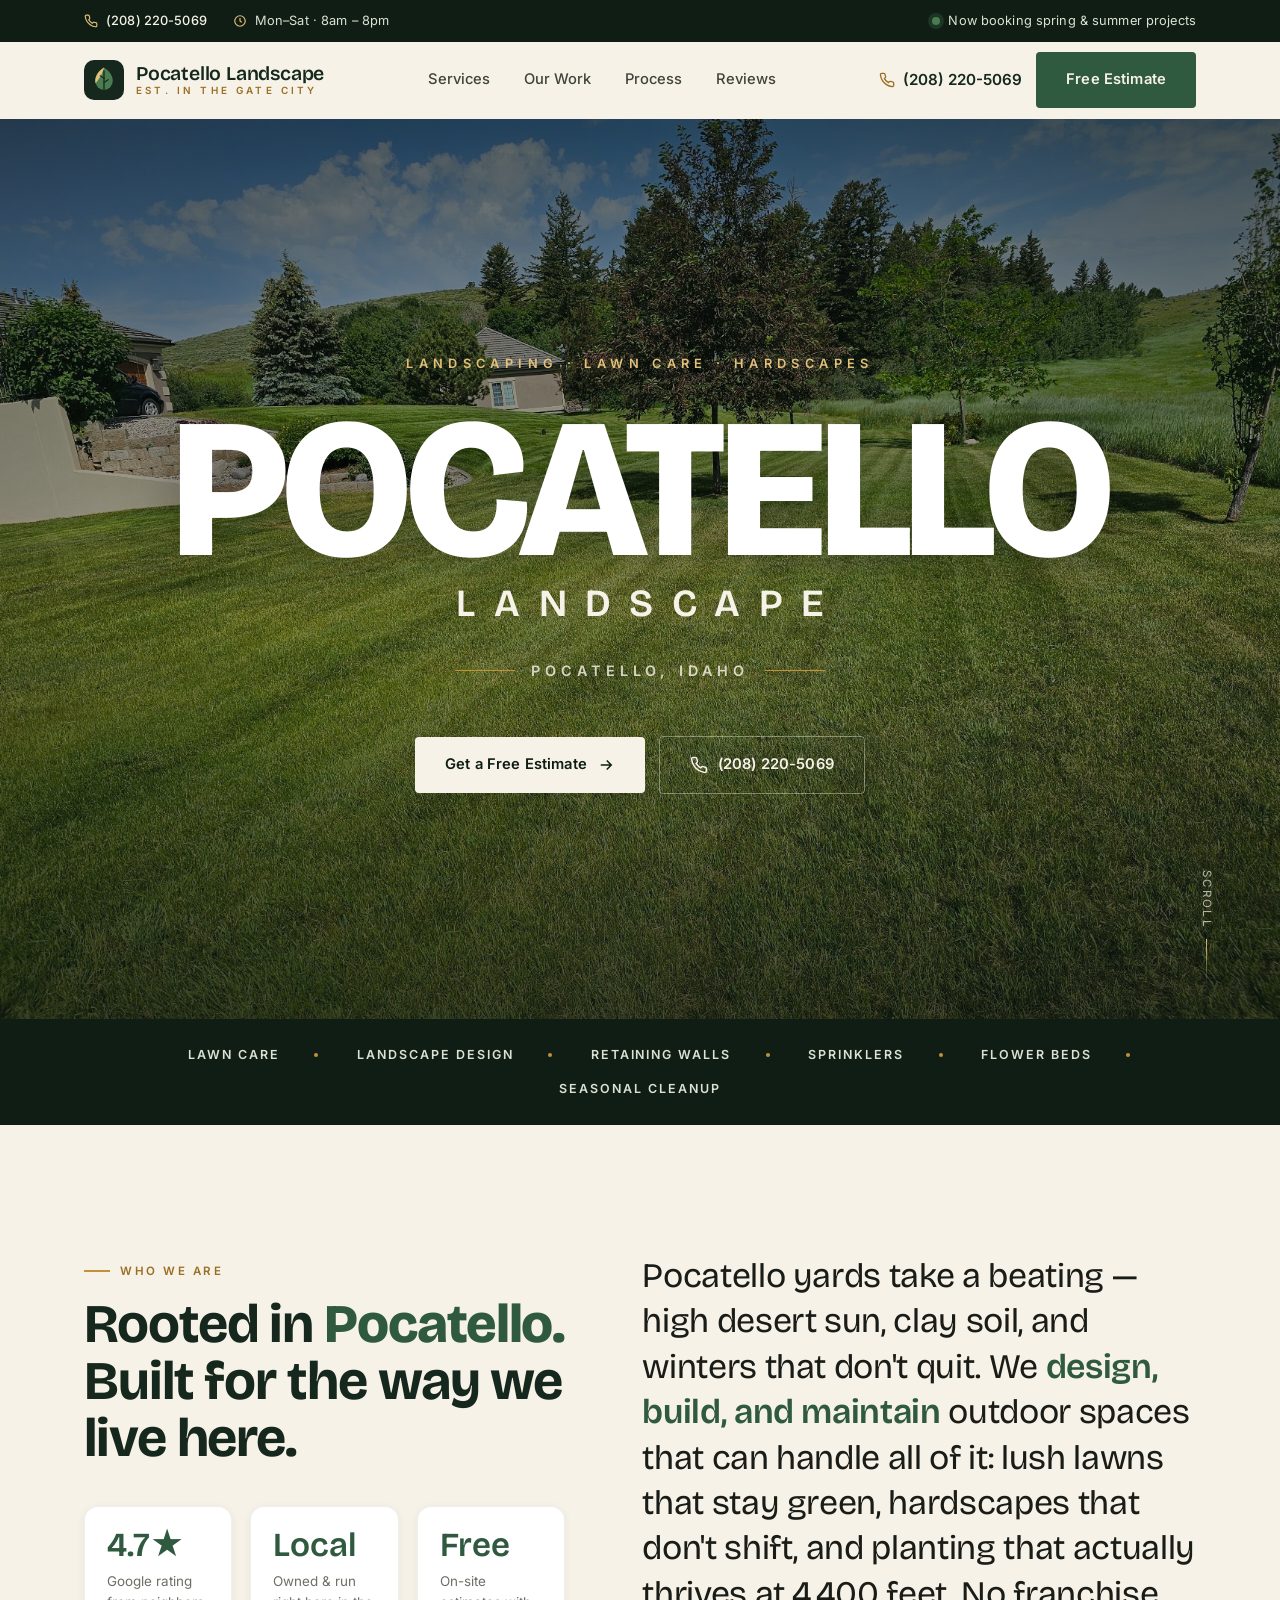
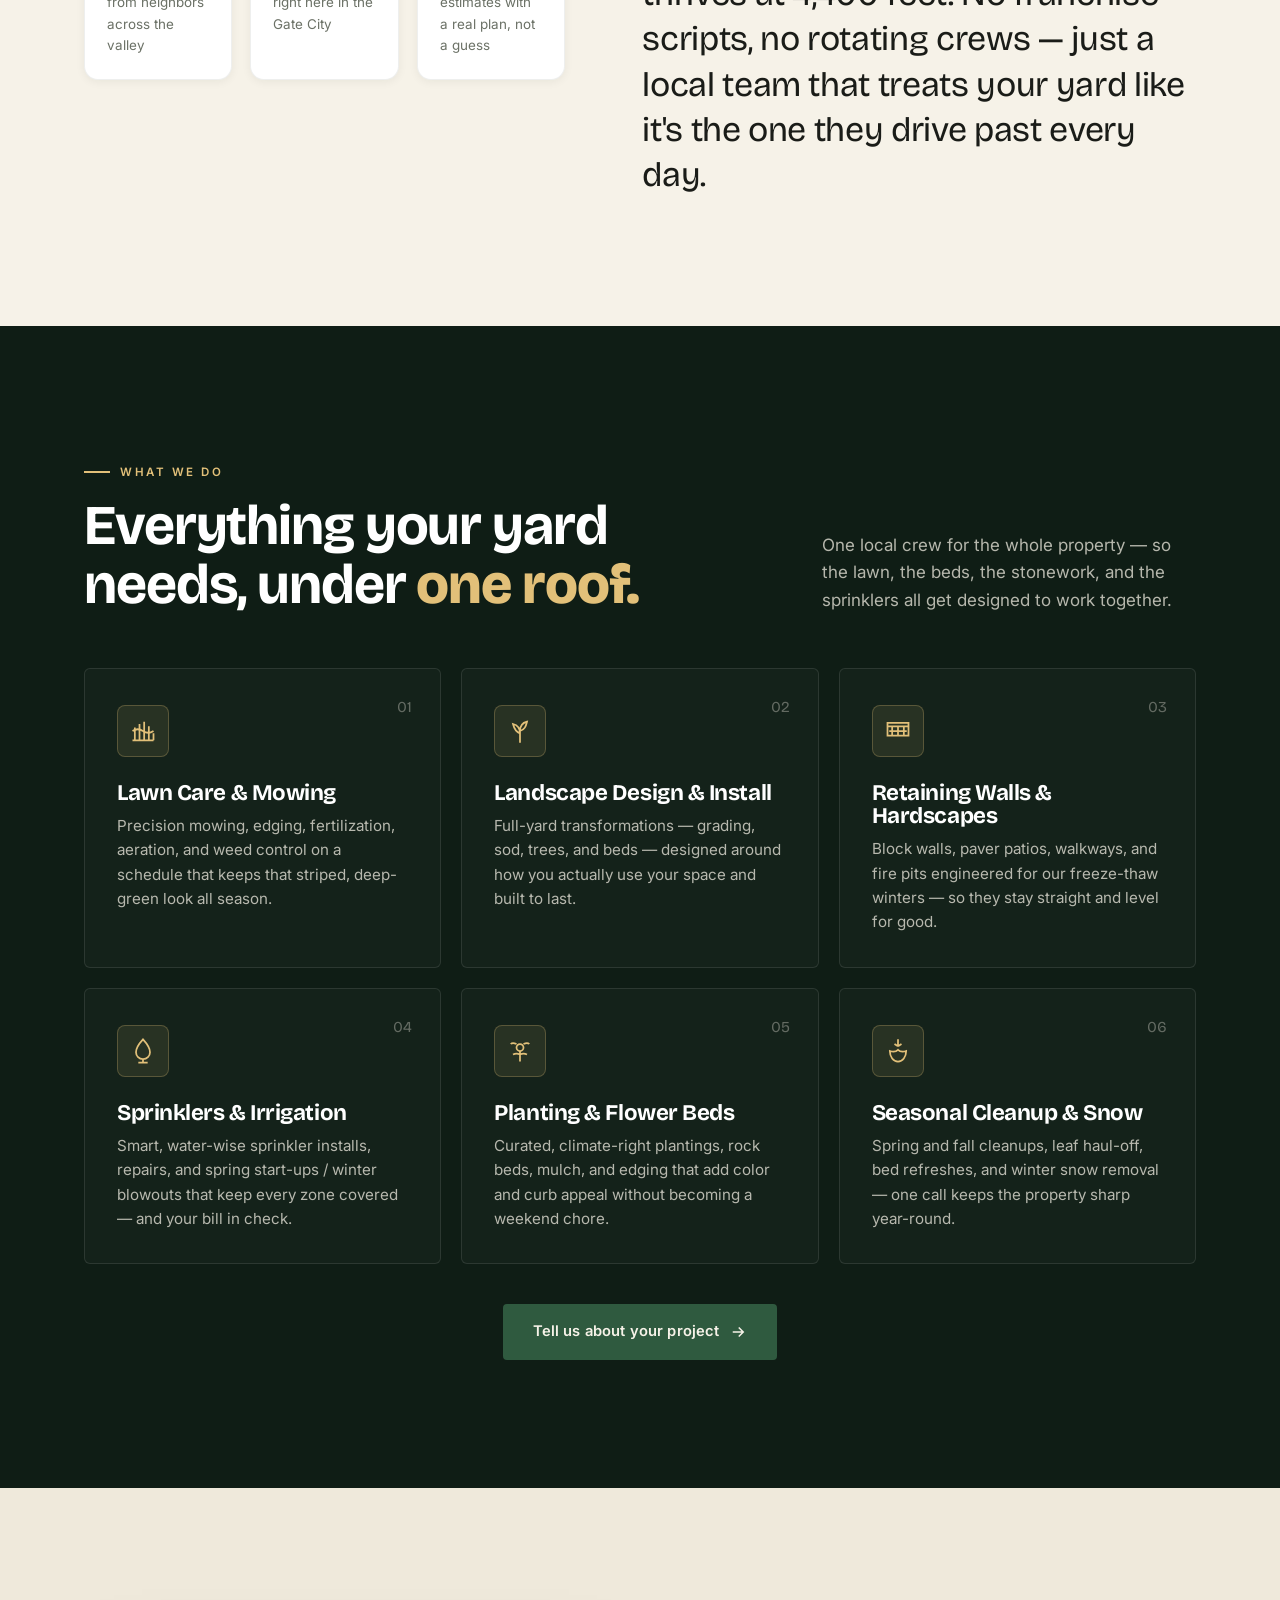
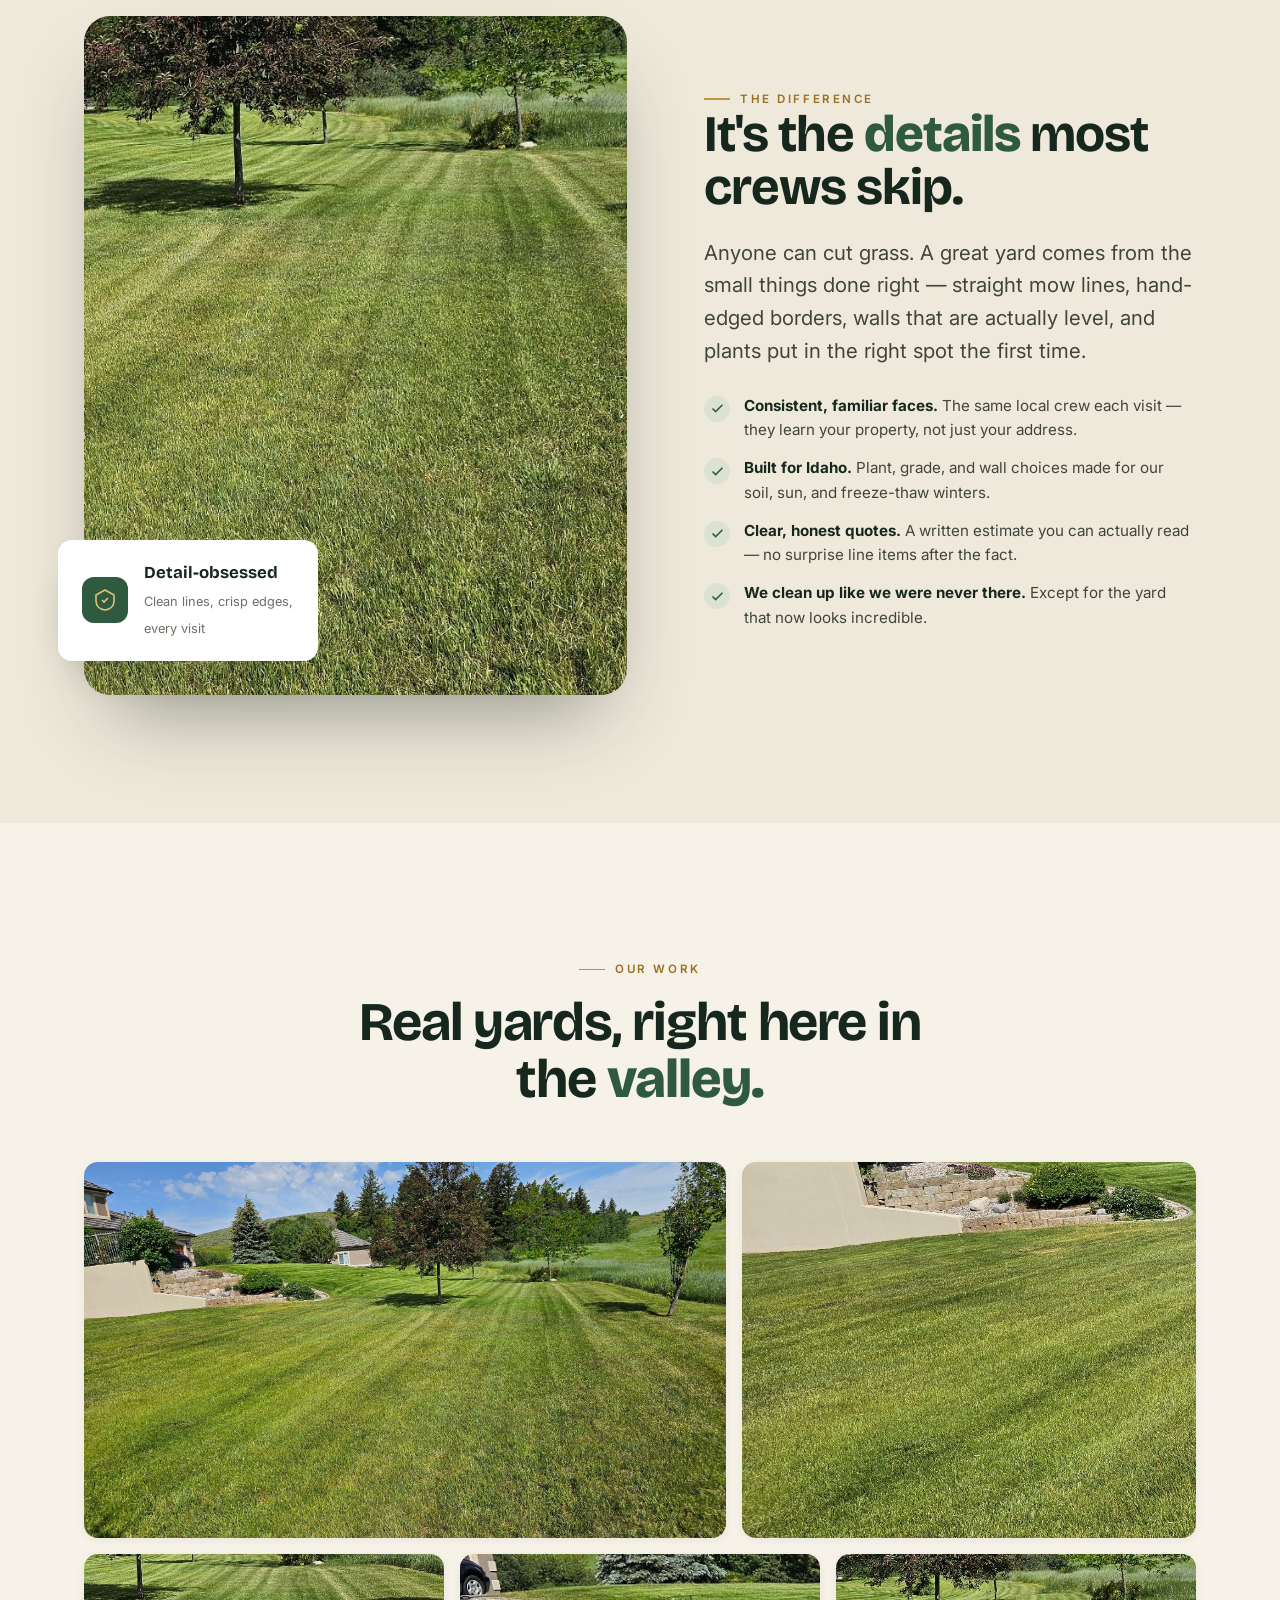
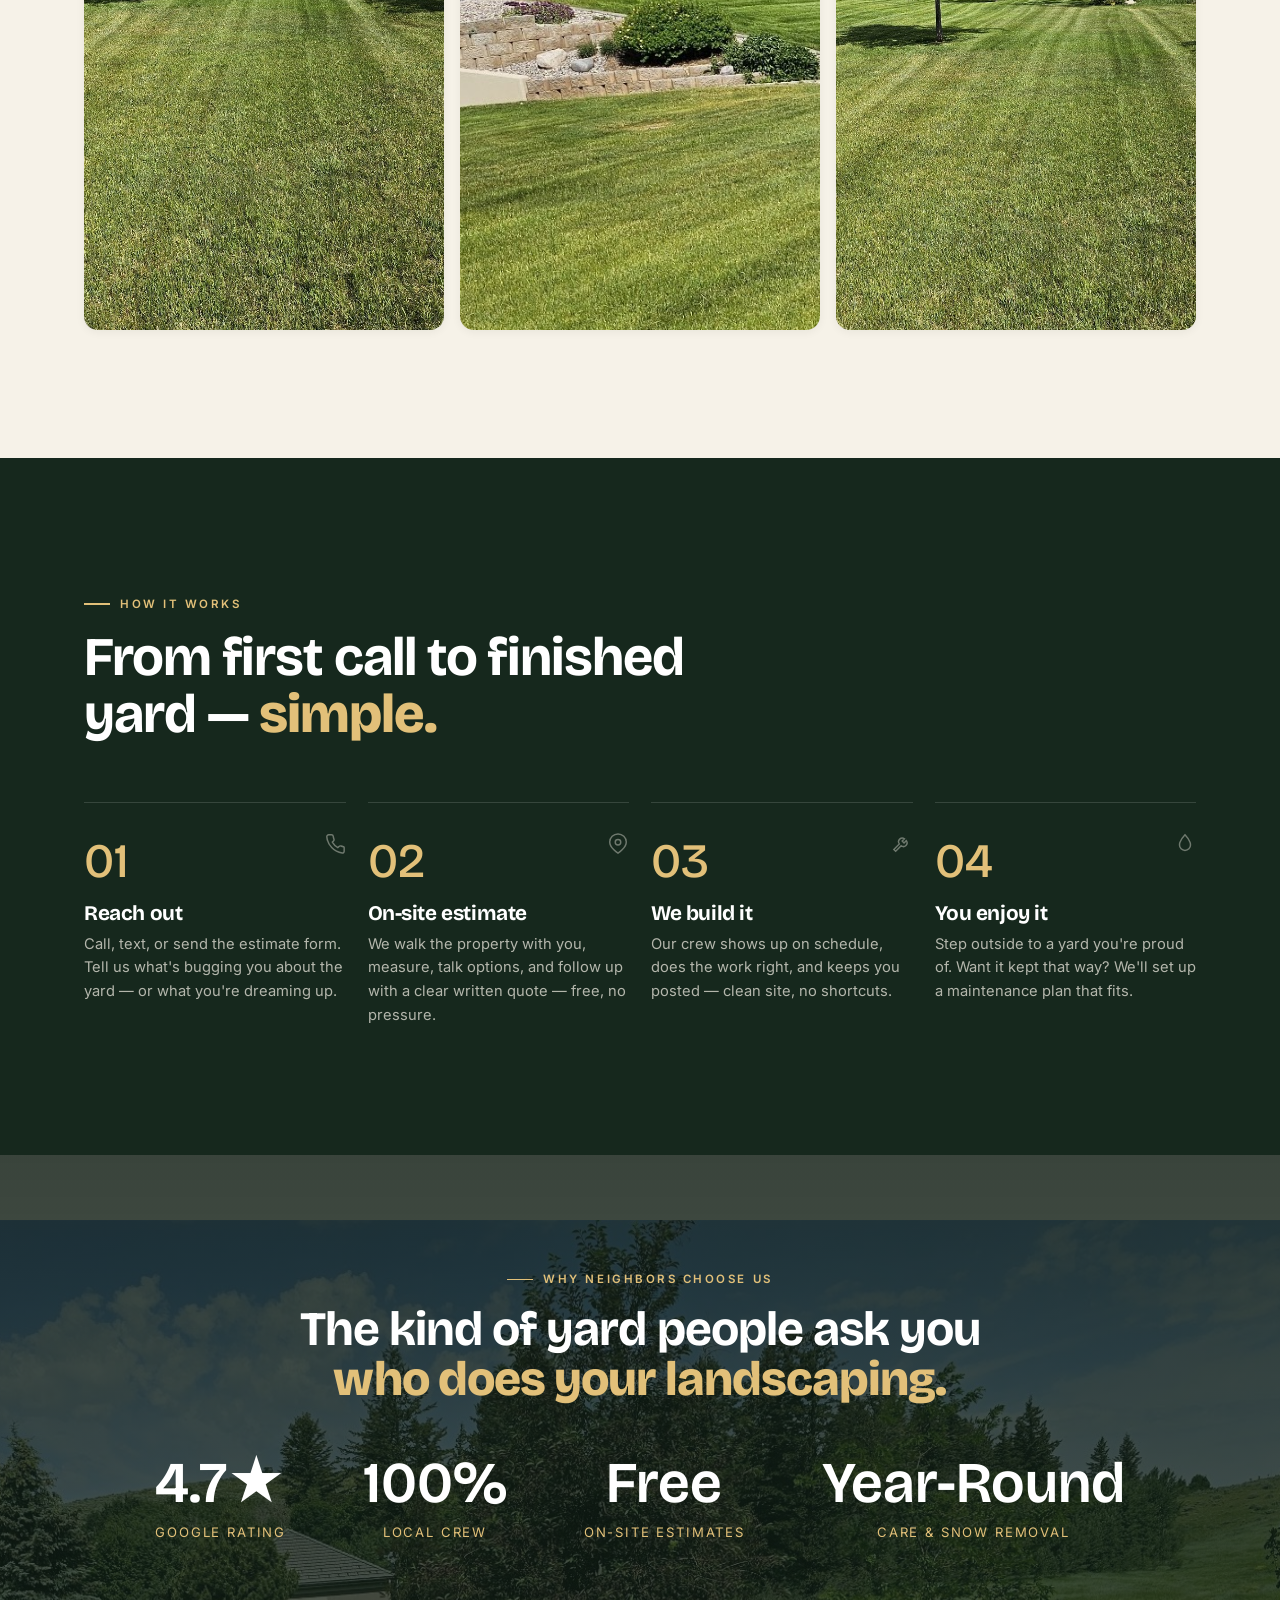
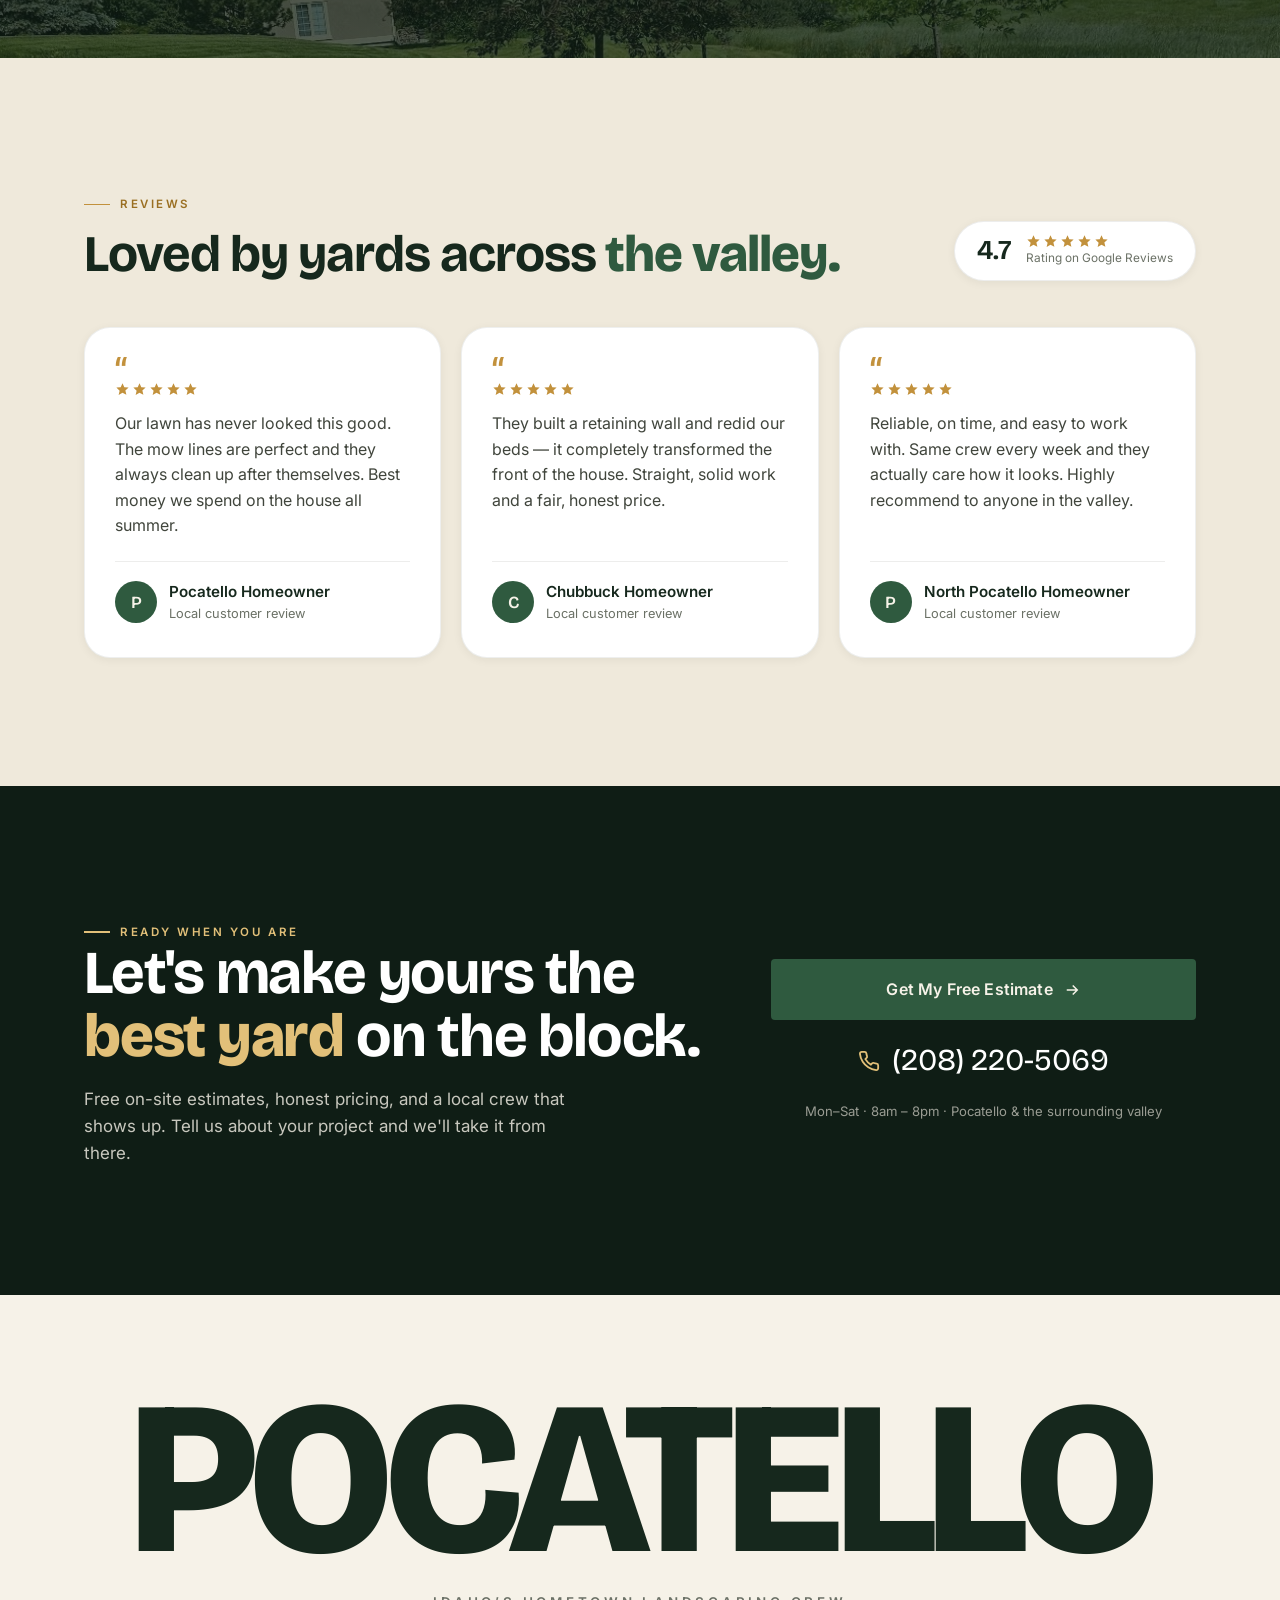
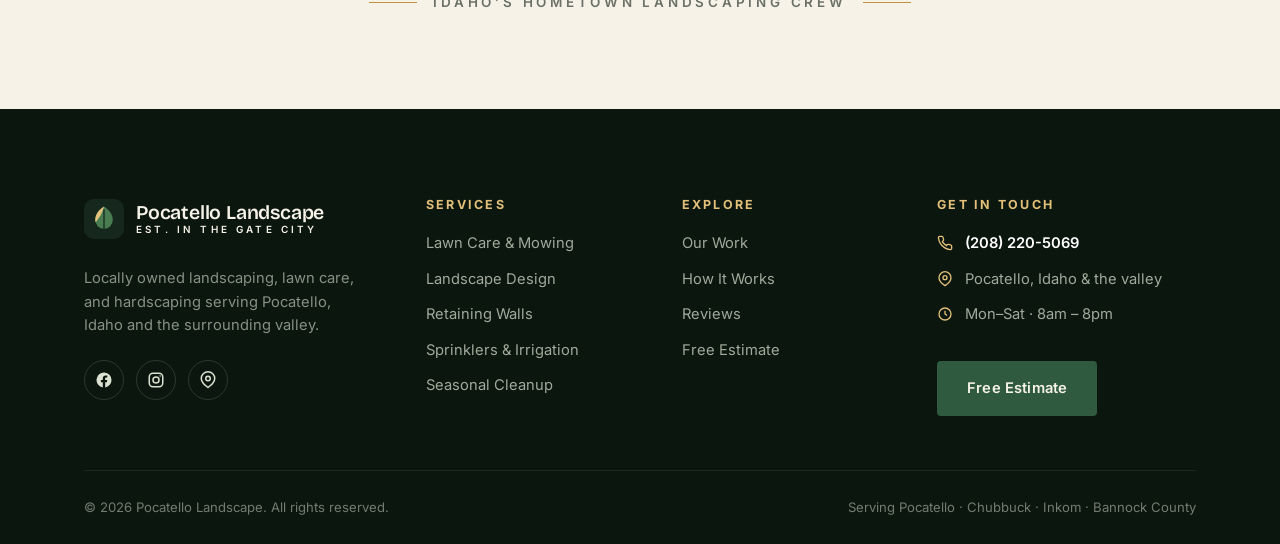
==== commit b67da8b6: "Redesign: bold minimalist type-led direction - Switch display font Fraunces -> Bricolage Grotesque, " ====
--- a/index.html
+++ b/index.html
@@ -19,7 +19,7 @@
 <meta name="twitter:image" content="https://gcwebdesigner1-sudo.github.io/pocatello-landscape/assets/hero-lawn.jpg">
 <link rel="preconnect" href="https://fonts.googleapis.com">
 <link rel="preconnect" href="https://fonts.gstatic.com" crossorigin>
-<link href="https://fonts.googleapis.com/css2?family=Fraunces:ital,opsz,wght@0,9..144,400;0,9..144,500;0,9..144,600;1,9..144,400;1,9..144,500;1,9..144,600&family=Inter:wght@400;500;600;700&display=swap" rel="stylesheet">
+<link href="https://fonts.googleapis.com/css2?family=Bricolage+Grotesque:opsz,wght@12..96,500;12..96,600;12..96,700;12..96,800&family=Inter:wght@400;500;600;700&display=swap" rel="stylesheet">
 <link rel="stylesheet" href="styles.css">
 <link rel="icon" href="data:image/svg+xml,%3Csvg xmlns='http://www.w3.org/2000/svg' viewBox='0 0 32 32'%3E%3Crect width='32' height='32' rx='7' fill='%230f1d15'/%3E%3Cpath d='M16 6c-5 3-7 7-7 11a7 7 0 0 0 14 0c0-4-2-8-7-11z' fill='%23c2913c'/%3E%3Cpath d='M16 9v14' stroke='%230f1d15' stroke-width='1.4'/%3E%3C/svg%3E">
 <script type="application/ld+json">
@@ -128,12 +128,15 @@
   <div class="hero-media" data-parallax>
     <img src="assets/hero-lawn.jpg" alt="Freshly striped green lawn with a stone retaining wall, flower bed, and the Pocatello foothills behind it" fetchpriority="high">
   </div>
-  <div class="wrap hero-inner">
-    <span class="eyebrow on-dark reveal">Landscaping &amp; Lawn Care · Pocatello, Idaho</span>
-    <h1 class="reveal d1">A yard the whole <em>street</em> slows down for.</h1>
-    <p class="hero-sub reveal d2">From striped, healthy lawns to stone retaining walls and full landscape design — we build outdoor spaces in Pocatello that look like they belong on the cover of a magazine, and hold up season after season.</p>
+  <div class="hero-inner">
+    <span class="hero-kicker reveal">Landscaping · Lawn Care · Hardscapes</span>
+    <h1 class="hero-title reveal d1">
+      <span class="ht-main">Pocatello</span>
+      <span class="ht-sub">Landscape</span>
+    </h1>
+    <div class="hero-place reveal d2"><span class="ln"></span>Pocatello, Idaho<span class="ln"></span></div>
     <div class="hero-actions reveal d3">
-      <a href="estimates.html" class="btn btn-primary">
+      <a href="estimates.html" class="btn btn-hero">
         Get a Free Estimate
         <svg viewBox="0 0 24 24" fill="none" stroke="currentColor" stroke-width="2"><path d="M5 12h14M13 6l6 6-6 6"/></svg>
       </a>
@@ -142,50 +145,19 @@
         (208) 220-5069
       </a>
     </div>
-    <div class="hero-trust reveal d4">
-      <div class="trust-item">
-        <div class="stars" aria-hidden="true">
-          <svg viewBox="0 0 24 24" fill="currentColor"><path d="M12 2l2.9 6.3 6.9.6-5.2 4.6 1.6 6.8L12 17.3 5.8 20.9l1.6-6.8L2.2 8.9l6.9-.6z"/></svg>
-          <svg viewBox="0 0 24 24" fill="currentColor"><path d="M12 2l2.9 6.3 6.9.6-5.2 4.6 1.6 6.8L12 17.3 5.8 20.9l1.6-6.8L2.2 8.9l6.9-.6z"/></svg>
-          <svg viewBox="0 0 24 24" fill="currentColor"><path d="M12 2l2.9 6.3 6.9.6-5.2 4.6 1.6 6.8L12 17.3 5.8 20.9l1.6-6.8L2.2 8.9l6.9-.6z"/></svg>
-          <svg viewBox="0 0 24 24" fill="currentColor"><path d="M12 2l2.9 6.3 6.9.6-5.2 4.6 1.6 6.8L12 17.3 5.8 20.9l1.6-6.8L2.2 8.9l6.9-.6z"/></svg>
-          <svg viewBox="0 0 24 24" fill="currentColor"><path d="M12 2l2.9 6.3 6.9.6-5.2 4.6 1.6 6.8L12 17.3 5.8 20.9l1.6-6.8L2.2 8.9l6.9-.6z"/></svg>
-        </div>
-        <div><span class="t-num">4.7</span></div>
-        <div class="t-label">Rated on<br>Google Reviews</div>
-      </div>
-      <span class="trust-sep"></span>
-      <div class="trust-item">
-        <svg viewBox="0 0 24 24" width="26" height="26" fill="none" stroke="var(--brass-300)" stroke-width="1.6"><path d="M12 2 3 7v6c0 5 3.8 8.3 9 9 5.2-.7 9-4 9-9V7z"/><path d="m9 12 2 2 4-4"/></svg>
-        <div class="t-label"><strong style="color:#fff;font-size:1rem;">Locally owned</strong><br>&amp; operated in Pocatello</div>
-      </div>
-      <span class="trust-sep"></span>
-      <div class="trust-item">
-        <svg viewBox="0 0 24 24" width="26" height="26" fill="none" stroke="var(--brass-300)" stroke-width="1.6"><path d="M20 6 9 17l-5-5"/></svg>
-        <div class="t-label"><strong style="color:#fff;font-size:1rem;">Free estimates</strong><br>no pressure, ever</div>
-      </div>
-    </div>
   </div>
   <div class="scroll-cue">Scroll<span class="line"></span></div>
 </section>
 
-<!-- ============ MARQUEE ============ -->
-<div class="marquee" aria-hidden="true">
-  <div class="marquee-track">
-    <span class="marquee-item">Lawn Care <span class="d">✦</span></span>
-    <span class="marquee-item">Landscape Design <span class="d">✦</span></span>
-    <span class="marquee-item">Retaining Walls <span class="d">✦</span></span>
-    <span class="marquee-item">Sprinkler Systems <span class="d">✦</span></span>
-    <span class="marquee-item">Flower Beds <span class="d">✦</span></span>
-    <span class="marquee-item">Seasonal Cleanup <span class="d">✦</span></span>
-    <span class="marquee-item">Sod &amp; Seeding <span class="d">✦</span></span>
-    <span class="marquee-item">Lawn Care <span class="d">✦</span></span>
-    <span class="marquee-item">Landscape Design <span class="d">✦</span></span>
-    <span class="marquee-item">Retaining Walls <span class="d">✦</span></span>
-    <span class="marquee-item">Sprinkler Systems <span class="d">✦</span></span>
-    <span class="marquee-item">Flower Beds <span class="d">✦</span></span>
-    <span class="marquee-item">Seasonal Cleanup <span class="d">✦</span></span>
-    <span class="marquee-item">Sod &amp; Seeding <span class="d">✦</span></span>
+<!-- ============ SERVICE STRIP ============ -->
+<div class="strip">
+  <div class="wrap strip-row">
+    <span>Lawn Care</span>
+    <span>Landscape Design</span>
+    <span>Retaining Walls</span>
+    <span>Sprinklers</span>
+    <span>Flower Beds</span>
+    <span>Seasonal Cleanup</span>
   </div>
 </div>
 
@@ -431,6 +403,14 @@
       </a>
       <div class="sub">Mon–Sat · 8am – 8pm · Pocatello &amp; the surrounding valley</div>
     </div>
+  </div>
+</section>
+
+<!-- ============ PLACEMARK ============ -->
+<section class="placemark">
+  <div class="wrap">
+    <div class="pm-word reveal">Pocatello</div>
+    <div class="pm-sub reveal d1"><span class="ln"></span>Idaho&rsquo;s hometown landscaping crew<span class="ln"></span></div>
   </div>
 </section>
 
--- a/styles.css
+++ b/styles.css
@@ -41,7 +41,7 @@
   --maxw: 1240px;
   --gutter: clamp(20px, 5vw, 64px);
 
-  --ff-display: "Fraunces", Georgia, "Times New Roman", serif;
+  --ff-display: "Bricolage Grotesque", "Inter", -apple-system, BlinkMacSystemFont, sans-serif;
   --ff-sans: "Inter", -apple-system, BlinkMacSystemFont, "Segoe UI", sans-serif;
 
   --ease: cubic-bezier(.22,.61,.36,1);
@@ -65,7 +65,10 @@
 a { color: inherit; text-decoration: none; }
 button { font: inherit; cursor: pointer; border: none; background: none; color: inherit; }
 ul { list-style: none; padding: 0; }
-h1,h2,h3,h4 { font-family: var(--ff-display); font-weight: 600; line-height: 1.04; letter-spacing: -.015em; font-optical-sizing: auto; }
+h1,h2,h3,h4 { font-family: var(--ff-display); font-weight: 700; line-height: 1.04; letter-spacing: -.02em; font-optical-sizing: auto; }
+/* No italics anywhere — emphasis comes from weight, size and tracking (easier to catch the eye). */
+em, i, .statement em { font-style: normal; }
+:is(h1,h2,h3,h4) em { font-style: normal; font-weight: 800; color: var(--brass-700); }
 
 /* ---------- accessibility ---------- */
 :focus-visible { outline: 2.5px solid var(--brass); outline-offset: 3px; border-radius: 4px; }
@@ -93,18 +96,20 @@
 /* ---------- buttons ---------- */
 .btn {
   display: inline-flex; align-items: center; gap: 10px;
-  padding: 15px 26px; border-radius: 100px;
-  font-weight: 600; font-size: .96rem; letter-spacing: .01em;
-  transition: transform .35s var(--ease), background .35s var(--ease), color .35s var(--ease), box-shadow .35s var(--ease);
-  will-change: transform;
+  padding: 16px 30px; border-radius: 4px;
+  font-weight: 600; font-size: .92rem; letter-spacing: .01em;
+  transition: transform .3s var(--ease), background .3s var(--ease), color .3s var(--ease), border-color .3s var(--ease);
 }
 .btn svg { width: 18px; height: 18px; }
-.btn-primary { background: var(--brass); color: var(--pine-950); box-shadow: 0 12px 30px -12px rgba(194,145,60,.7); }
-.btn-primary:hover { background: var(--brass-300); transform: translateY(-2px); }
+/* Flat, high-contrast buttons — no gradients or glows */
+.btn-primary { background: var(--forest); color: var(--cream); }
+.btn-primary:hover { background: var(--pine-900); transform: translateY(-2px); }
+.btn-hero { background: var(--cream); color: var(--pine-950); }
+.btn-hero:hover { background: #fff; transform: translateY(-2px); }
 .btn-dark { background: var(--pine-800); color: var(--cream); }
 .btn-dark:hover { background: var(--pine-950); transform: translateY(-2px); }
-.btn-ghost { border: 1.5px solid rgba(246,242,232,.35); color: var(--cream); }
-.btn-ghost:hover { border-color: var(--cream); background: rgba(246,242,232,.08); }
+.btn-ghost { border: 1.5px solid rgba(246,242,232,.4); color: var(--cream); }
+.btn-ghost:hover { border-color: var(--cream); background: rgba(246,242,232,.1); }
 .btn-outline { border: 1.5px solid var(--pine-800); color: var(--pine-900); }
 .btn-outline:hover { background: var(--pine-900); color: var(--cream); transform: translateY(-2px); }
 
@@ -187,25 +192,40 @@
 .menu-overlay { position: fixed; inset: 0; background: rgba(15,29,21,.5); opacity: 0; visibility: hidden; transition:.4s var(--ease); z-index: 150; }
 body.menu-open .menu-overlay { opacity: 1; visibility: visible; }
 
-/* ================= HERO ================= */
-.hero { position: relative; min-height: min(92vh, 900px); display: flex; align-items: flex-end; color: var(--cream); overflow: hidden; }
+/* ================= HERO (centered, type-led) ================= */
+.hero { position: relative; min-height: 100svh; display: flex; align-items: center; justify-content: center; text-align: center; color: var(--cream); overflow: hidden; }
 .hero-media { position: absolute; inset: 0; z-index: 0; }
 .hero-media img { width: 100%; height: 100%; object-fit: cover; transform: scale(1.06); will-change: transform; }
 .hero-media::after {
   content:""; position: absolute; inset: 0;
   background:
-    linear-gradient(180deg, rgba(15,29,21,.35) 0%, rgba(15,29,21,.05) 30%, rgba(15,29,21,.55) 78%, rgba(15,29,21,.92) 100%),
-    linear-gradient(95deg, rgba(15,29,21,.6) 0%, rgba(15,29,21,.1) 55%, transparent 100%);
-}
-.hero-inner { position: relative; z-index: 2; width: 100%; padding-bottom: clamp(48px, 8vw, 96px); padding-top: 120px; }
-.hero h1 {
-  font-size: clamp(2.7rem, 7vw, 5.6rem); font-weight: 600; color: #fff; max-width: 15ch;
-  text-shadow: 0 2px 40px rgba(0,0,0,.35);
-}
-.hero h1 em { font-style: italic; color: var(--brass-300); font-weight: 500; }
-.hero .hero-sub { margin-top: 26px; max-width: 46ch; font-size: clamp(1.05rem, 1.7vw, 1.28rem); color: rgba(246,242,232,.9); }
-.hero-actions { margin-top: 38px; display: flex; flex-wrap: wrap; gap: 14px; align-items: center; }
-.hero-trust { margin-top: 40px; display: flex; flex-wrap: wrap; gap: 28px; align-items: center; padding-top: 28px; border-top: 1px solid rgba(246,242,232,.18); }
+    linear-gradient(180deg, rgba(11,20,14,.55) 0%, rgba(11,20,14,.32) 45%, rgba(11,20,14,.62) 100%),
+    radial-gradient(120% 90% at 50% 42%, transparent 30%, rgba(11,20,14,.55) 100%);
+}
+.hero-inner { position: relative; z-index: 2; width: 100%; max-width: 1100px; padding: 130px var(--gutter) 120px; display: flex; flex-direction: column; align-items: center; }
+.hero-kicker {
+  font-size: clamp(.66rem, 1.1vw, .8rem); font-weight: 600; letter-spacing: .42em; text-transform: uppercase;
+  color: var(--brass-300); margin-bottom: clamp(20px, 3vw, 34px);
+}
+.hero-title { display: flex; flex-direction: column; align-items: center; line-height: .82; }
+.hero-title .ht-main {
+  font-family: var(--ff-display); font-weight: 800; text-transform: uppercase;
+  font-size: clamp(3.6rem, 15.5vw, 15rem); letter-spacing: -.035em; color: #fff;
+  text-shadow: 0 6px 60px rgba(0,0,0,.4);
+}
+.hero-title .ht-sub {
+  font-family: var(--ff-display); font-weight: 600; text-transform: uppercase;
+  font-size: clamp(1rem, 3.4vw, 2.4rem); letter-spacing: .48em; padding-left: .48em;
+  color: var(--cream); margin-top: clamp(6px, 1.4vw, 16px);
+}
+.hero-place {
+  display: inline-flex; align-items: center; gap: 16px; margin-top: clamp(26px, 4vw, 40px);
+  font-size: clamp(.72rem, 1.3vw, .9rem); font-weight: 600; letter-spacing: .34em; text-transform: uppercase;
+  color: rgba(246,242,232,.82);
+}
+.hero-place .ln { width: clamp(28px, 6vw, 60px); height: 1.5px; background: var(--brass); }
+.hero-actions { margin-top: clamp(38px, 5vw, 54px); display: flex; flex-wrap: wrap; gap: 14px; align-items: center; justify-content: center; }
+.hero-trust { margin-top: 40px; display: flex; flex-wrap: wrap; gap: 28px; align-items: center; justify-content: center; padding-top: 28px; border-top: 1px solid rgba(246,242,232,.18); }
 .trust-item { display: flex; align-items: center; gap: 12px; }
 .trust-item .stars { display: flex; gap: 2px; color: var(--brass-300); }
 .trust-item .stars svg { width: 16px; height: 16px; }
@@ -219,20 +239,23 @@
 @keyframes cue { 0%,100%{ transform: scaleY(.4); opacity:.4; transform-origin: top;} 50%{ transform: scaleY(1); opacity:1; transform-origin: top;} }
 @media (max-width: 940px){ .scroll-cue { display: none; } }
 
-/* ================= marquee ================= */
-.marquee { background: var(--pine-950); color: var(--sage-tint); overflow: hidden; border-block: 1px solid rgba(255,255,255,.06); }
-.marquee-track { display: flex; gap: 0; white-space: nowrap; animation: marquee 32s linear infinite; }
-.marquee:hover .marquee-track { animation-play-state: paused; }
-.marquee-item { display: inline-flex; align-items: center; gap: 18px; padding: 20px 34px; font-family: var(--ff-display); font-size: 1.15rem; font-style: italic; color: var(--cream); }
-.marquee-item span.d { color: var(--brass); font-style: normal; font-size: .8rem; }
-@keyframes marquee { to { transform: translateX(-50%); } }
+/* ================= service strip ================= */
+.strip { background: var(--pine-950); color: var(--sage-tint); }
+.strip-row { display: flex; flex-wrap: wrap; align-items: center; justify-content: center; gap: 14px 0; padding-block: 26px; }
+.strip-row span {
+  position: relative; padding: 0 clamp(16px, 3vw, 40px);
+  font-size: .78rem; font-weight: 600; letter-spacing: .16em; text-transform: uppercase; color: var(--sage-tint);
+  white-space: nowrap;
+}
+.strip-row span:not(:last-child)::after { content:""; position: absolute; right: 0; top: 50%; width: 4px; height: 4px; border-radius: 50%; background: var(--brass); transform: translateY(-50%); }
+@media (max-width: 620px){ .strip-row span { font-size: .68rem; padding: 0 12px; } .strip-row span::after { display: none; } }
 
 /* ================= intro / statement ================= */
 .intro { background: var(--cream); }
 .intro-grid { display: grid; grid-template-columns: 1fr 1.15fr; gap: clamp(32px, 6vw, 90px); align-items: start; }
 .intro-grid .col-a { position: sticky; top: 110px; }
 .intro h2 { font-size: clamp(2rem, 4.4vw, 3.4rem); color: var(--pine-900); }
-.intro h2 em { font-style: italic; color: var(--forest); }
+.intro h2 em { font-style: normal; color: var(--forest); }
 .statement { font-family: var(--ff-display); font-weight: 400; font-size: clamp(1.5rem, 2.7vw, 2.15rem); line-height: 1.32; color: var(--ink); letter-spacing: -.01em; }
 .statement strong { color: var(--forest); font-weight: 600; }
 .intro-facts { margin-top: 40px; display: grid; grid-template-columns: repeat(3,1fr); gap: 18px; }
@@ -244,27 +267,22 @@
 
 /* ================= services ================= */
 .services { background: var(--pine-950); color: var(--cream); position: relative; }
-.services::before {
-  content:""; position:absolute; inset:0; opacity:.5; pointer-events:none;
-  background-image: radial-gradient(rgba(255,255,255,.04) 1px, transparent 1px);
-  background-size: 22px 22px;
-}
 .services .wrap { position: relative; }
 .svc-head { display: flex; align-items: flex-end; justify-content: space-between; gap: 30px; flex-wrap: wrap; margin-bottom: 54px; }
 .svc-head h2 { font-size: clamp(2rem, 4.6vw, 3.5rem); color: #fff; max-width: 16ch; }
-.svc-head h2 em { font-style: italic; color: var(--brass-300); }
+.svc-head h2 em { font-style: normal; color: var(--brass-300); }
 .svc-head p { max-width: 34ch; color: rgba(246,242,232,.72); }
 .svc-grid { display: grid; grid-template-columns: repeat(3, 1fr); gap: 20px; }
 .svc-card {
-  position: relative; padding: 34px 30px 30px; border-radius: var(--r-lg);
-  background: linear-gradient(180deg, rgba(255,255,255,.05), rgba(255,255,255,.02));
-  border: 1px solid rgba(255,255,255,.09);
-  overflow: hidden; transition: transform .5s var(--ease), border-color .5s var(--ease), background .5s var(--ease);
-}
-.svc-card::after { content:""; position:absolute; left:0; top:0; height:3px; width:0; background: var(--brass); transition: width .5s var(--ease); }
-.svc-card:hover { transform: translateY(-6px); border-color: rgba(226,192,121,.45); background: linear-gradient(180deg, rgba(255,255,255,.08), rgba(255,255,255,.03)); }
+  position: relative; padding: 36px 32px 32px; border-radius: 6px;
+  background: rgba(255,255,255,.025);
+  border: 1px solid rgba(255,255,255,.1);
+  overflow: hidden; transition: transform .4s var(--ease), border-color .4s var(--ease), background .4s var(--ease);
+}
+.svc-card::after { content:""; position:absolute; left:0; bottom:0; height:2px; width:0; background: var(--brass); transition: width .5s var(--ease); }
+.svc-card:hover { transform: translateY(-5px); border-color: rgba(226,192,121,.4); background: rgba(255,255,255,.05); }
 .svc-card:hover::after { width: 100%; }
-.svc-ic { width: 54px; height: 54px; border-radius: 14px; display: grid; place-items: center; background: rgba(226,192,121,.12); border: 1px solid rgba(226,192,121,.28); margin-bottom: 22px; }
+.svc-ic { width: 52px; height: 52px; border-radius: 8px; display: grid; place-items: center; background: rgba(226,192,121,.1); border: 1px solid rgba(226,192,121,.26); margin-bottom: 24px; }
 .svc-ic svg { width: 28px; height: 28px; color: var(--brass-300); stroke-width: 1.5; }
 .svc-card h3 { font-size: 1.4rem; color: #fff; margin-bottom: 10px; }
 .svc-card p { font-size: .95rem; color: rgba(246,242,232,.72); }
@@ -287,7 +305,7 @@
 .feature-media .fm-badge .bt strong { font-family: var(--ff-display); font-size: 1.05rem; color: var(--pine-900); display: block; }
 .feature-media .fm-badge .bt span { font-size: .8rem; color: var(--muted); }
 .feature h2 { font-size: clamp(2rem, 4.2vw, 3.2rem); color: var(--pine-900); margin-bottom: 22px; }
-.feature h2 em { font-style: italic; color: var(--forest); }
+.feature h2 em { font-style: normal; color: var(--forest); }
 .feature .lead { margin-bottom: 26px; }
 .check-list { display: grid; gap: 14px; }
 .check-list li { display: flex; gap: 14px; align-items: flex-start; }
@@ -302,7 +320,7 @@
 .work-head { text-align: center; max-width: 640px; margin: 0 auto 54px; }
 .work-head .eyebrow { justify-content: center; }
 .work-head h2 { font-size: clamp(2rem, 4.6vw, 3.4rem); color: var(--pine-900); margin-top: 16px; }
-.work-head h2 em { font-style: italic; color: var(--forest); }
+.work-head h2 em { font-style: normal; color: var(--forest); }
 .gallery { display: grid; grid-template-columns: repeat(12, 1fr); gap: 16px; grid-auto-rows: 180px; }
 .gal { position: relative; overflow: hidden; border-radius: var(--r-md); box-shadow: var(--shadow-sm); }
 .gal img { width: 100%; height: 100%; object-fit: cover; transition: transform 1s var(--ease); }
@@ -330,7 +348,7 @@
 .process .wrap { position: relative; }
 .process-head { max-width: 620px; margin-bottom: 60px; }
 .process-head h2 { font-size: clamp(2rem, 4.6vw, 3.4rem); color:#fff; margin-top: 16px; }
-.process-head h2 em { font-style: italic; color: var(--brass-300); }
+.process-head h2 em { font-style: normal; color: var(--brass-300); }
 .steps { display: grid; grid-template-columns: repeat(4,1fr); gap: 22px; }
 .step { position: relative; padding-top: 34px; border-top: 1px solid rgba(255,255,255,.14); }
 .step .sn { font-family: var(--ff-display); font-size: 3rem; font-weight: 500; color: var(--brass-300); line-height: 1; margin-bottom: 18px; }
@@ -347,7 +365,7 @@
 .band-media::after { content:""; position:absolute; inset:0; background: linear-gradient(180deg, rgba(15,29,21,.82), rgba(15,29,21,.7)); }
 .band .wrap { position: relative; z-index: 2; padding-block: clamp(70px, 9vw, 120px); }
 .band h2 { font-size: clamp(1.8rem, 4vw, 3rem); color:#fff; max-width: 22ch; margin: 0 auto; }
-.band h2 em { font-style: italic; color: var(--brass-300); }
+.band h2 em { font-style: normal; color: var(--brass-300); }
 .band-stats { margin-top: 50px; display: flex; justify-content: center; flex-wrap: wrap; gap: clamp(30px, 6vw, 80px); }
 .band-stat .bn { font-family: var(--ff-display); font-size: clamp(2.4rem, 5vw, 3.6rem); font-weight: 600; color:#fff; line-height:1; }
 .band-stat .bl { margin-top: 10px; font-size: .82rem; letter-spacing: .14em; text-transform: uppercase; color: var(--brass-300); }
@@ -356,7 +374,7 @@
 .reviews { background: var(--cream-2); }
 .rev-head { display: flex; align-items: flex-end; justify-content: space-between; gap: 24px; flex-wrap: wrap; margin-bottom: 46px; }
 .rev-head h2 { font-size: clamp(2rem, 4.4vw, 3.2rem); color: var(--pine-900); margin-top: 14px; }
-.rev-head h2 em { font-style: italic; color: var(--forest); }
+.rev-head h2 em { font-style: normal; color: var(--forest); }
 .google-badge { display: inline-flex; align-items: center; gap: 14px; background: var(--white); border: 1px solid rgba(26,28,24,.08); border-radius: 100px; padding: 12px 22px; box-shadow: var(--shadow-sm); }
 .google-badge .g-score { font-family: var(--ff-display); font-size: 1.7rem; font-weight: 600; color: var(--pine-900); line-height: 1; }
 .google-badge .g-stars { display: flex; gap: 2px; color: var(--brass); }
@@ -376,10 +394,9 @@
 
 /* ================= CTA ================= */
 .cta { background: var(--pine-950); color: var(--cream); position: relative; overflow: hidden; }
-.cta::before { content:""; position:absolute; right:-120px; top:-120px; width: 420px; height: 420px; border-radius:50%; background: radial-gradient(circle, rgba(74,124,82,.35), transparent 70%); }
 .cta .wrap { position: relative; display: grid; grid-template-columns: 1.2fr .8fr; gap: 50px; align-items: center; }
 .cta h2 { font-size: clamp(2.1rem, 5vw, 3.8rem); color:#fff; }
-.cta h2 em { font-style: italic; color: var(--brass-300); }
+.cta h2 em { font-style: normal; color: var(--brass-300); }
 .cta p { margin-top: 18px; color: rgba(246,242,232,.8); max-width: 44ch; }
 .cta-actions { display: flex; flex-direction: column; gap: 16px; }
 .cta-actions .btn { justify-content: center; padding: 18px 28px; font-size: 1rem; }
@@ -387,6 +404,20 @@
 .cta-actions .call-big svg { width: 22px; height: 22px; color: var(--brass-300); }
 .cta-actions .sub { text-align: center; font-size: .82rem; color: rgba(246,242,232,.6); }
 @media (max-width: 820px){ .cta .wrap { grid-template-columns: 1fr; gap: 30px; } }
+
+/* ================= placemark (big POCATELLO) ================= */
+.placemark { background: var(--cream); text-align: center; padding-block: clamp(56px, 8vw, 96px); overflow: hidden; }
+.placemark .pm-word {
+  font-family: var(--ff-display); font-weight: 800; text-transform: uppercase;
+  font-size: clamp(3.4rem, 17vw, 15rem); line-height: .82; letter-spacing: -.04em;
+  color: var(--pine-900);
+}
+.placemark .pm-sub {
+  display: inline-flex; align-items: center; gap: 16px; margin-top: 22px;
+  font-size: clamp(.7rem, 1.3vw, .84rem); font-weight: 600; letter-spacing: .28em; text-transform: uppercase; color: var(--muted);
+}
+.placemark .pm-sub .ln { width: clamp(24px, 5vw, 48px); height: 1.5px; background: var(--brass); }
+@media (max-width: 560px){ .placemark .pm-sub { gap: 10px; letter-spacing: .18em; } }
 
 /* ================= footer ================= */
 .footer { background: #0b160f; color: var(--sage-tint); padding-top: clamp(60px, 8vw, 90px); }
@@ -428,7 +459,7 @@
 .page-hero .crumbs { font-size: .82rem; color: rgba(246,242,232,.7); margin-bottom: 22px; }
 .page-hero .crumbs a:hover { color: #fff; }
 .page-hero h1 { font-size: clamp(2.4rem, 6vw, 4.6rem); color:#fff; max-width: 18ch; }
-.page-hero h1 em { font-style: italic; color: var(--brass-300); }
+.page-hero h1 em { font-style: normal; color: var(--brass-300); }
 .page-hero p { margin-top: 22px; max-width: 52ch; color: rgba(246,242,232,.85); font-size: 1.12rem; }
 
 .est-main { background: var(--cream); }
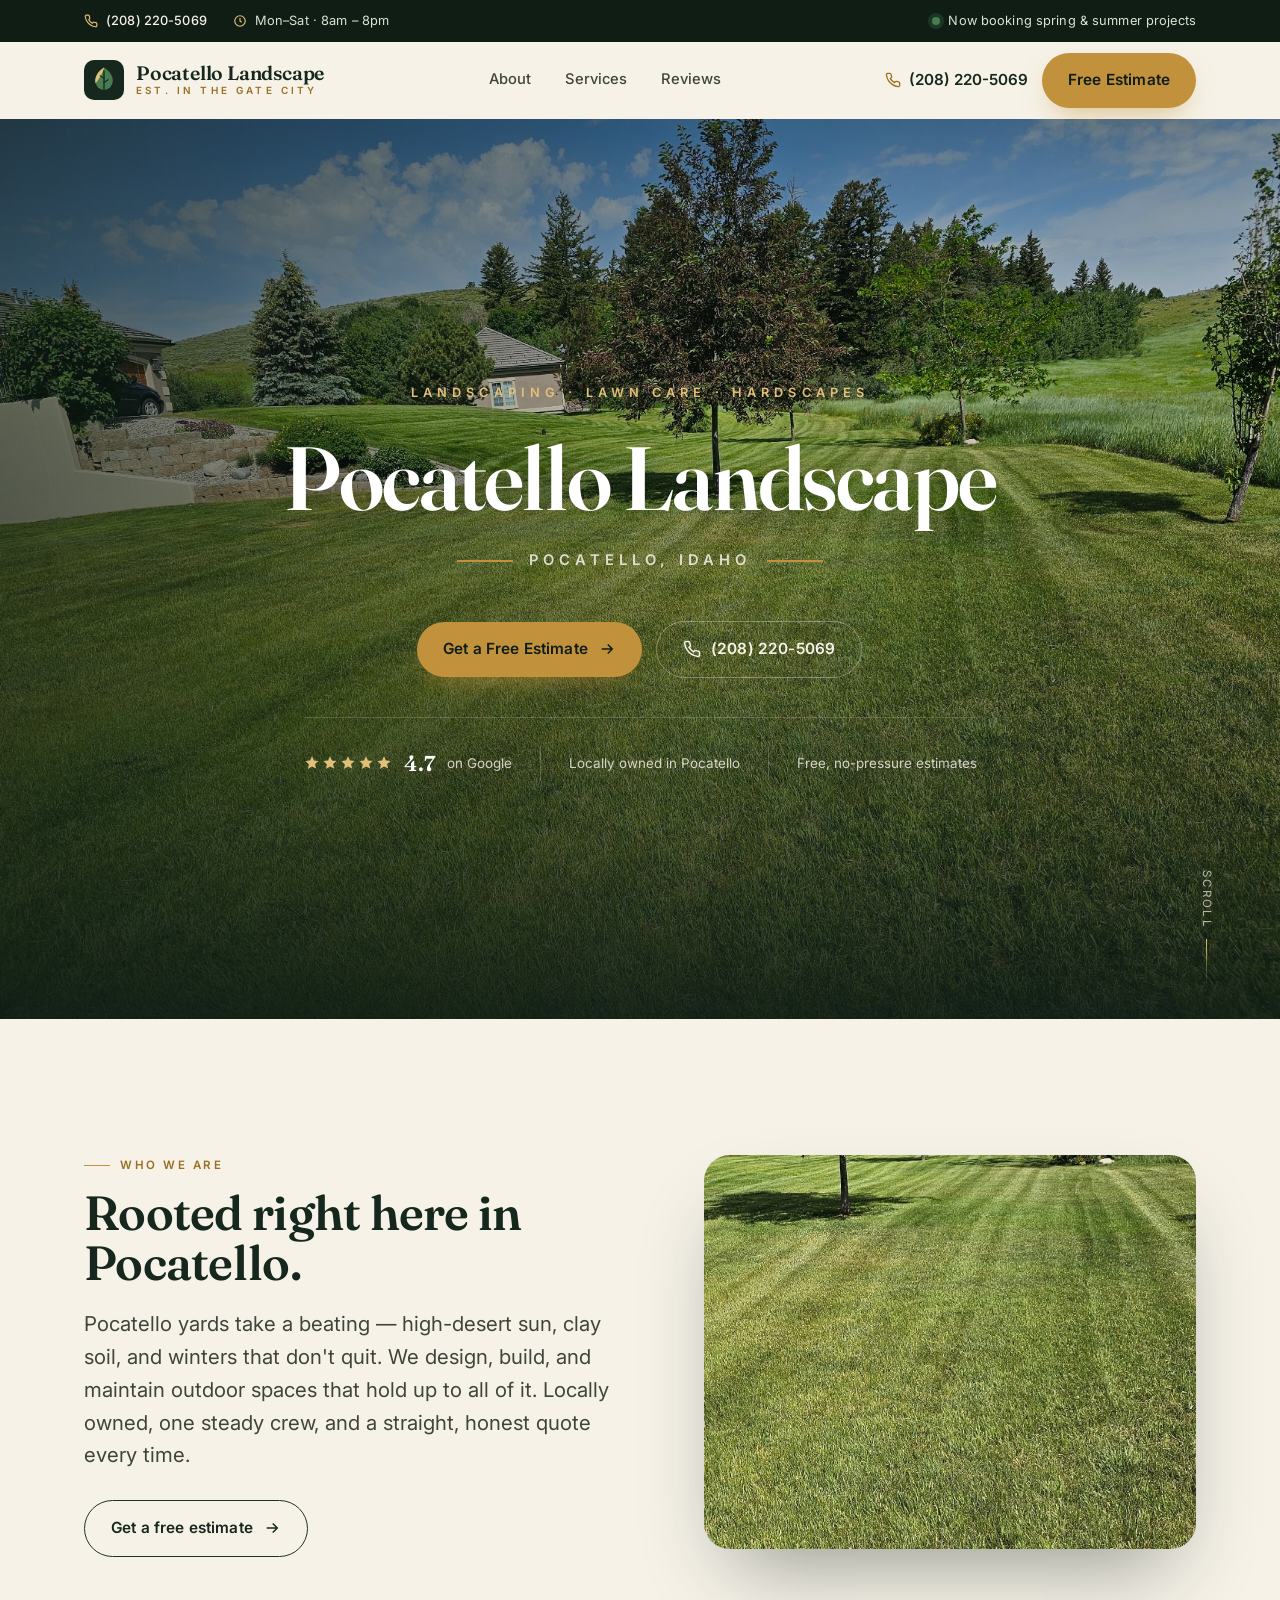
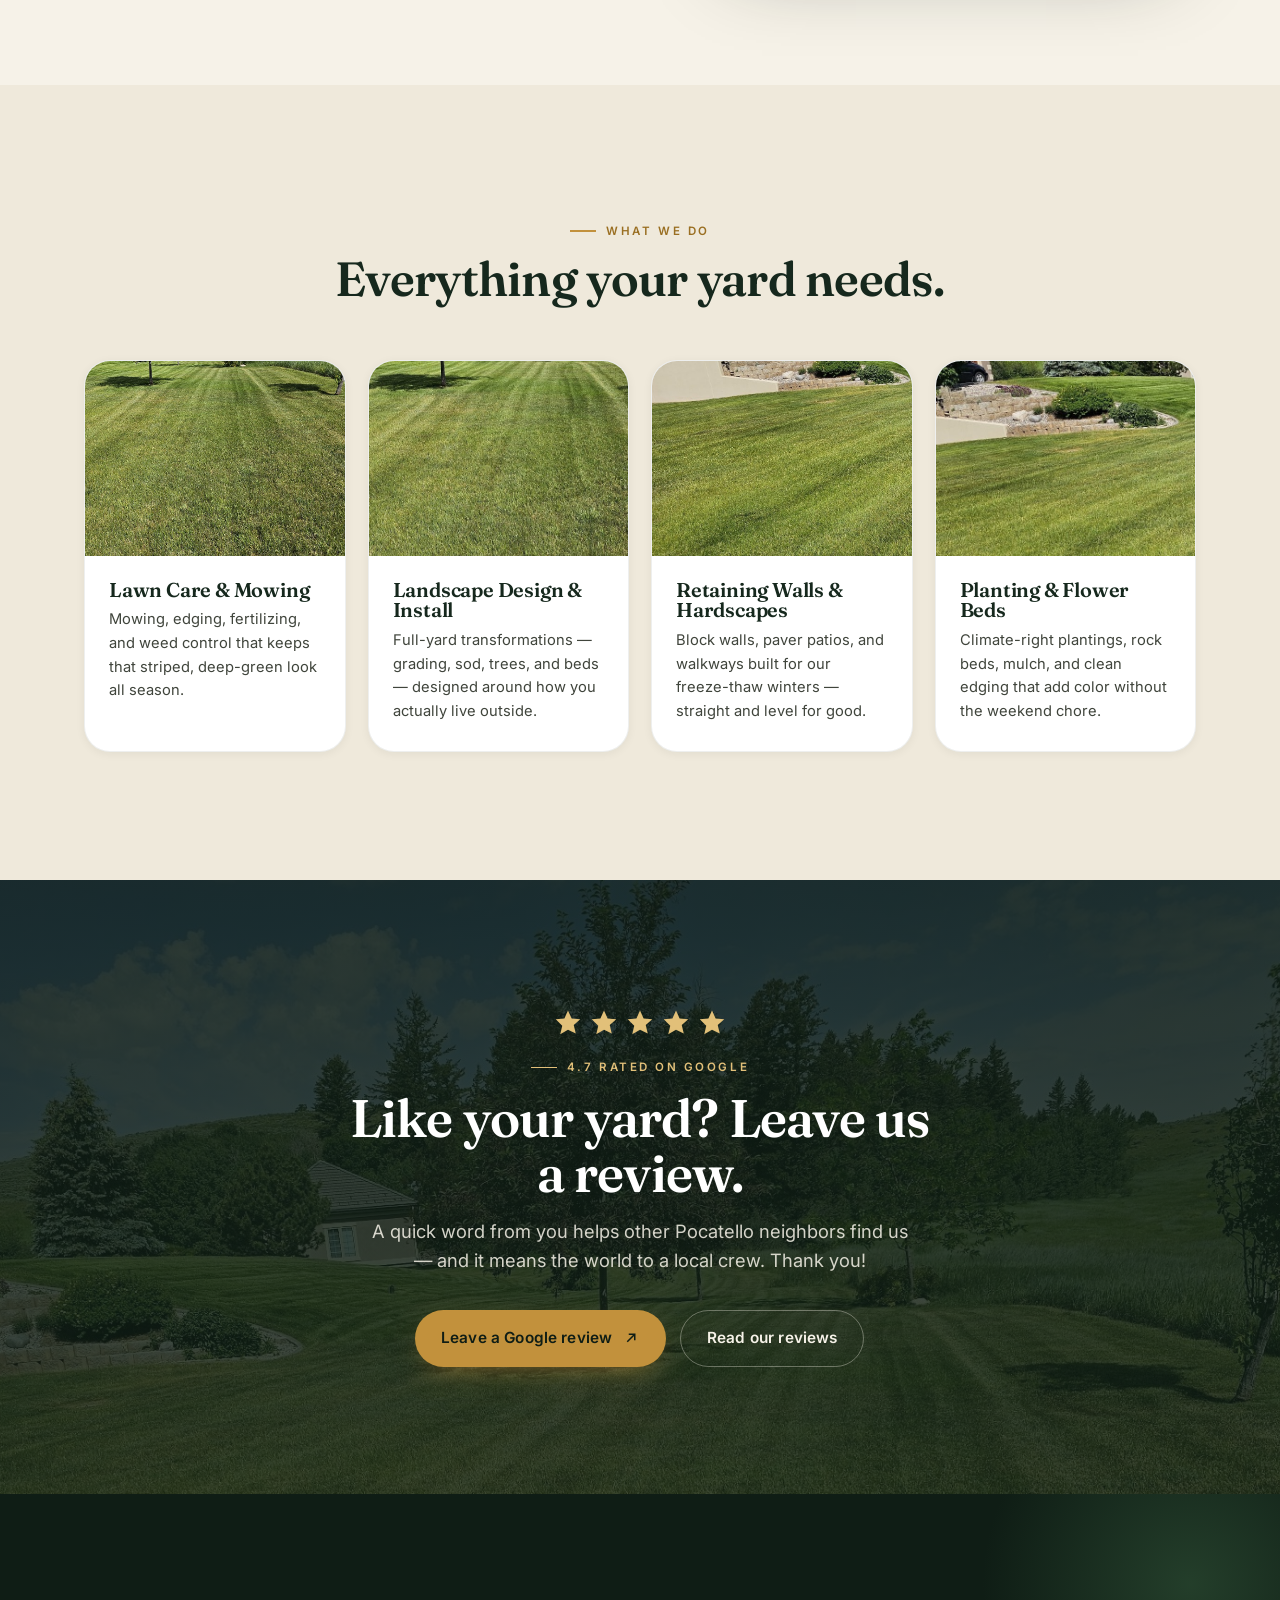
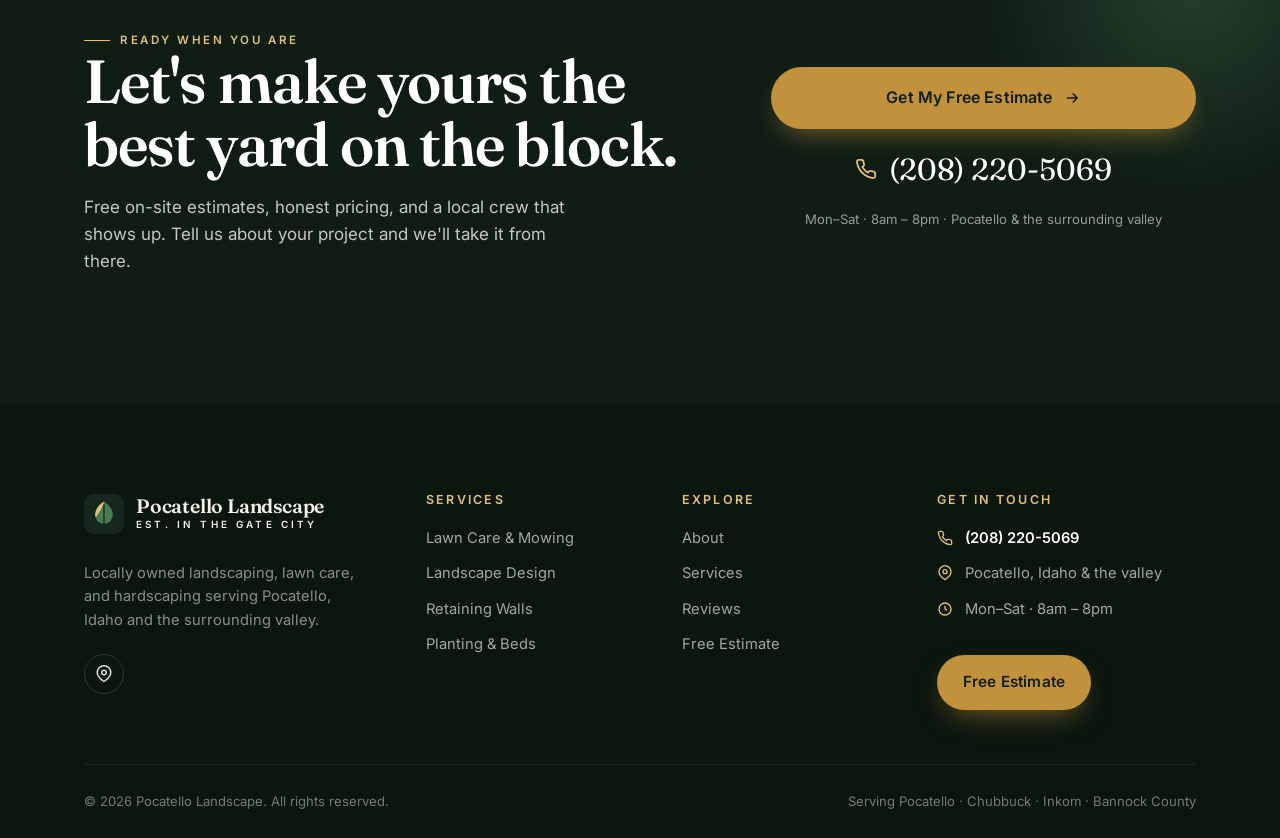
==== commit 64407180: "Rework to client layout: centered name hero, review CTA, image services - Revert to first-draft look" ====
--- a/index.html
+++ b/index.html
@@ -4,7 +4,7 @@
 <meta charset="UTF-8">
 <meta name="viewport" content="width=device-width, initial-scale=1.0">
 <title>Pocatello Landscape — Landscaping, Lawn Care &amp; Hardscapes in Pocatello, ID</title>
-<meta name="description" content="Locally owned landscaping in Pocatello, Idaho. Lawn care, landscape design &amp; install, retaining walls, sprinklers, and seasonal cleanup. Rated 4.7★ on Google. Free on-site estimates — call (208) 220-5069.">
+<meta name="description" content="Locally owned landscaping in Pocatello, Idaho. Lawn care, landscape design &amp; install, retaining walls, and flower beds. Rated 4.7★ on Google. Free on-site estimates — call (208) 220-5069.">
 <link rel="canonical" href="https://gcwebdesigner1-sudo.github.io/pocatello-landscape/">
 <meta name="theme-color" content="#16281d">
 <meta property="og:type" content="website">
@@ -19,7 +19,7 @@
 <meta name="twitter:image" content="https://gcwebdesigner1-sudo.github.io/pocatello-landscape/assets/hero-lawn.jpg">
 <link rel="preconnect" href="https://fonts.googleapis.com">
 <link rel="preconnect" href="https://fonts.gstatic.com" crossorigin>
-<link href="https://fonts.googleapis.com/css2?family=Bricolage+Grotesque:opsz,wght@12..96,500;12..96,600;12..96,700;12..96,800&family=Inter:wght@400;500;600;700&display=swap" rel="stylesheet">
+<link href="https://fonts.googleapis.com/css2?family=Fraunces:opsz,wght@9..144,400;9..144,500;9..144,600;9..144,700;9..144,900&family=Inter:wght@400;500;600;700&display=swap" rel="stylesheet">
 <link rel="stylesheet" href="styles.css">
 <link rel="icon" href="data:image/svg+xml,%3Csvg xmlns='http://www.w3.org/2000/svg' viewBox='0 0 32 32'%3E%3Crect width='32' height='32' rx='7' fill='%230f1d15'/%3E%3Cpath d='M16 6c-5 3-7 7-7 11a7 7 0 0 0 14 0c0-4-2-8-7-11z' fill='%23c2913c'/%3E%3Cpath d='M16 9v14' stroke='%230f1d15' stroke-width='1.4'/%3E%3C/svg%3E">
 <script type="application/ld+json">
@@ -48,9 +48,7 @@
     { "@type": "Offer", "itemOffered": { "@type": "Service", "name": "Lawn Care & Mowing" } },
     { "@type": "Offer", "itemOffered": { "@type": "Service", "name": "Landscape Design & Installation" } },
     { "@type": "Offer", "itemOffered": { "@type": "Service", "name": "Retaining Walls & Hardscapes" } },
-    { "@type": "Offer", "itemOffered": { "@type": "Service", "name": "Sprinklers & Irrigation" } },
-    { "@type": "Offer", "itemOffered": { "@type": "Service", "name": "Planting & Flower Beds" } },
-    { "@type": "Offer", "itemOffered": { "@type": "Service", "name": "Seasonal Cleanup & Snow Removal" } }
+    { "@type": "Offer", "itemOffered": { "@type": "Service", "name": "Planting & Flower Beds" } }
   ]
 }
 </script>
@@ -61,9 +59,8 @@
 <!-- ============ MOBILE MENU ============ -->
 <div class="menu-overlay" data-close-menu></div>
 <nav class="mobile-menu" aria-label="Mobile">
+  <a href="#about" data-close-menu>About</a>
   <a href="#services" data-close-menu>Services</a>
-  <a href="#work" data-close-menu>Our Work</a>
-  <a href="#process" data-close-menu>Process</a>
   <a href="#reviews" data-close-menu>Reviews</a>
   <div class="mm-foot">
     <a href="estimates.html" class="btn btn-primary">Get a Free Estimate</a>
@@ -107,9 +104,8 @@
       </span>
     </a>
     <nav class="nav-links" aria-label="Primary">
+      <a href="#about" class="navlink">About</a>
       <a href="#services" class="navlink">Services</a>
-      <a href="#work" class="navlink">Our Work</a>
-      <a href="#process" class="navlink">Process</a>
       <a href="#reviews" class="navlink">Reviews</a>
     </nav>
     <div class="nav-cta">
@@ -124,19 +120,16 @@
 </header>
 
 <!-- ============ HERO ============ -->
-<section class="hero" id="main">
+<section class="hero hero-center" id="main">
   <div class="hero-media" data-parallax>
     <img src="assets/hero-lawn.jpg" alt="Freshly striped green lawn with a stone retaining wall, flower bed, and the Pocatello foothills behind it" fetchpriority="high">
   </div>
-  <div class="hero-inner">
+  <div class="wrap hero-inner">
     <span class="hero-kicker reveal">Landscaping · Lawn Care · Hardscapes</span>
-    <h1 class="hero-title reveal d1">
-      <span class="ht-main">Pocatello</span>
-      <span class="ht-sub">Landscape</span>
-    </h1>
+    <h1 class="hero-name reveal d1">Pocatello Landscape</h1>
     <div class="hero-place reveal d2"><span class="ln"></span>Pocatello, Idaho<span class="ln"></span></div>
     <div class="hero-actions reveal d3">
-      <a href="estimates.html" class="btn btn-hero">
+      <a href="estimates.html" class="btn btn-primary">
         Get a Free Estimate
         <svg viewBox="0 0 24 24" fill="none" stroke="currentColor" stroke-width="2"><path d="M5 12h14M13 6l6 6-6 6"/></svg>
       </a>
@@ -145,244 +138,103 @@
         (208) 220-5069
       </a>
     </div>
+    <div class="hero-trust reveal d4">
+      <div class="trust-item">
+        <div class="stars" aria-hidden="true">
+          <svg viewBox="0 0 24 24" fill="currentColor"><path d="M12 2l2.9 6.3 6.9.6-5.2 4.6 1.6 6.8L12 17.3 5.8 20.9l1.6-6.8L2.2 8.9l6.9-.6z"/></svg>
+          <svg viewBox="0 0 24 24" fill="currentColor"><path d="M12 2l2.9 6.3 6.9.6-5.2 4.6 1.6 6.8L12 17.3 5.8 20.9l1.6-6.8L2.2 8.9l6.9-.6z"/></svg>
+          <svg viewBox="0 0 24 24" fill="currentColor"><path d="M12 2l2.9 6.3 6.9.6-5.2 4.6 1.6 6.8L12 17.3 5.8 20.9l1.6-6.8L2.2 8.9l6.9-.6z"/></svg>
+          <svg viewBox="0 0 24 24" fill="currentColor"><path d="M12 2l2.9 6.3 6.9.6-5.2 4.6 1.6 6.8L12 17.3 5.8 20.9l1.6-6.8L2.2 8.9l6.9-.6z"/></svg>
+          <svg viewBox="0 0 24 24" fill="currentColor"><path d="M12 2l2.9 6.3 6.9.6-5.2 4.6 1.6 6.8L12 17.3 5.8 20.9l1.6-6.8L2.2 8.9l6.9-.6z"/></svg>
+        </div>
+        <span class="t-num">4.7</span>
+        <span class="t-label">on Google</span>
+      </div>
+      <span class="trust-sep"></span>
+      <div class="trust-item"><span class="t-label">Locally owned in Pocatello</span></div>
+      <span class="trust-sep"></span>
+      <div class="trust-item"><span class="t-label">Free, no-pressure estimates</span></div>
+    </div>
   </div>
   <div class="scroll-cue">Scroll<span class="line"></span></div>
 </section>
 
-<!-- ============ SERVICE STRIP ============ -->
-<div class="strip">
-  <div class="wrap strip-row">
-    <span>Lawn Care</span>
-    <span>Landscape Design</span>
-    <span>Retaining Walls</span>
-    <span>Sprinklers</span>
-    <span>Flower Beds</span>
-    <span>Seasonal Cleanup</span>
-  </div>
-</div>
-
-<!-- ============ INTRO ============ -->
-<section class="section intro">
-  <div class="wrap intro-grid">
-    <div class="col-a reveal">
+<!-- ============ ABOUT (small) ============ -->
+<section class="section about" id="about">
+  <div class="wrap about-grid">
+    <div class="about-text reveal">
       <span class="eyebrow">Who we are</span>
-      <h2 style="margin-top:16px;">Rooted in <em>Pocatello.</em> Built for the way we live here.</h2>
-      <div class="intro-facts">
-        <div class="fact">
-          <div class="n">4.7★</div>
-          <div class="l">Google rating from neighbors across the valley</div>
-        </div>
-        <div class="fact">
-          <div class="n">Local</div>
-          <div class="l">Owned &amp; run right here in the Gate City</div>
-        </div>
-        <div class="fact">
-          <div class="n">Free</div>
-          <div class="l">On-site estimates with a real plan, not a guess</div>
-        </div>
-      </div>
-    </div>
-    <div class="col-b reveal d1">
-      <p class="statement">Pocatello yards take a beating — high desert sun, clay soil, and winters that don't quit. We <strong>design, build, and maintain</strong> outdoor spaces that can handle all of it: lush lawns that stay green, hardscapes that don't shift, and planting that actually thrives at 4,400 feet. No franchise scripts, no rotating crews — just a local team that treats your yard like it's the one they drive past every day.</p>
-    </div>
-  </div>
-</section>
-
-<!-- ============ SERVICES ============ -->
-<section class="section services" id="services">
-  <div class="wrap">
-    <div class="svc-head">
-      <div class="reveal">
-        <span class="eyebrow on-dark">What we do</span>
-        <h2 style="margin-top:16px;">Everything your yard needs, under <em>one roof.</em></h2>
-      </div>
-      <p class="reveal d1">One local crew for the whole property — so the lawn, the beds, the stonework, and the sprinklers all get designed to work together.</p>
-    </div>
-    <div class="svc-grid">
-      <article class="svc-card reveal">
-        <span class="svc-no">01</span>
-        <div class="svc-ic"><svg viewBox="0 0 24 24" fill="none" stroke="currentColor"><path d="M3 20h18M5 20V9m4 11V6m4 14V4m4 16V8m4 12v-6"/><path d="M3 12c3-2 6-2 9 0s6 2 9 0"/></svg></div>
-        <h3>Lawn Care &amp; Mowing</h3>
-        <p>Precision mowing, edging, fertilization, aeration, and weed control on a schedule that keeps that striped, deep-green look all season.</p>
+      <h2>Rooted right here in Pocatello.</h2>
+      <p class="lead">Pocatello yards take a beating — high-desert sun, clay soil, and winters that don't quit. We design, build, and maintain outdoor spaces that hold up to all of it. Locally owned, one steady crew, and a straight, honest quote every time.</p>
+      <a href="estimates.html" class="btn btn-outline">Get a free estimate<svg viewBox="0 0 24 24" fill="none" stroke="currentColor" stroke-width="2"><path d="M5 12h14M13 6l6 6-6 6"/></svg></a>
+    </div>
+    <div class="about-media reveal d1">
+      <img src="assets/feature-tree.jpg" alt="Manicured striped lawn with a shade tree and the Pocatello foothills">
+    </div>
+  </div>
+</section>
+
+<!-- ============ SERVICES (image cards) ============ -->
+<section class="section services-img" id="services">
+  <div class="wrap">
+    <div class="svc2-head reveal">
+      <span class="eyebrow">What we do</span>
+      <h2>Everything your yard needs.</h2>
+    </div>
+    <div class="svc2-grid">
+      <article class="svc2 reveal">
+        <div class="svc2-img"><img src="assets/lawn-stripes.jpg" alt="Freshly mowed lawn with clean mowing stripes"></div>
+        <div class="svc2-body">
+          <h3>Lawn Care &amp; Mowing</h3>
+          <p>Mowing, edging, fertilizing, and weed control that keeps that striped, deep-green look all season.</p>
+        </div>
       </article>
-      <article class="svc-card reveal d1">
-        <span class="svc-no">02</span>
-        <div class="svc-ic"><svg viewBox="0 0 24 24" fill="none" stroke="currentColor"><path d="M12 22V12M12 12c0-4 2-7 6-8-1 4-2 7-6 8zM12 14C9 13 7 10 6 6c4 1 6 4 6 8z"/></svg></div>
-        <h3>Landscape Design &amp; Install</h3>
-        <p>Full-yard transformations — grading, sod, trees, and beds — designed around how you actually use your space and built to last.</p>
+      <article class="svc2 reveal d1">
+        <div class="svc2-img"><img src="assets/feature-tree.jpg" alt="Landscaped yard with a shade tree"></div>
+        <div class="svc2-body">
+          <h3>Landscape Design &amp; Install</h3>
+          <p>Full-yard transformations — grading, sod, trees, and beds — designed around how you actually live outside.</p>
+        </div>
       </article>
-      <article class="svc-card reveal d2">
-        <span class="svc-no">03</span>
-        <div class="svc-ic"><svg viewBox="0 0 24 24" fill="none" stroke="currentColor"><path d="M3 8h18M3 8l0 8h18V8M3 8l0-3h18v3M7 8v8M12 8v8M17 8v8M4.5 12h15"/></svg></div>
-        <h3>Retaining Walls &amp; Hardscapes</h3>
-        <p>Block walls, paver patios, walkways, and fire pits engineered for our freeze-thaw winters — so they stay straight and level for good.</p>
+      <article class="svc2 reveal d2">
+        <div class="svc2-img"><img src="assets/hardscape.jpg" alt="Block retaining wall with a rock flower bed"></div>
+        <div class="svc2-body">
+          <h3>Retaining Walls &amp; Hardscapes</h3>
+          <p>Block walls, paver patios, and walkways built for our freeze-thaw winters — straight and level for good.</p>
+        </div>
       </article>
-      <article class="svc-card reveal">
-        <span class="svc-no">04</span>
-        <div class="svc-ic"><svg viewBox="0 0 24 24" fill="none" stroke="currentColor"><path d="M12 2s6 6.5 6 11a6 6 0 0 1-12 0c0-4.5 6-11 6-11z"/><path d="M12 19v3M8 22h8"/></svg></div>
-        <h3>Sprinklers &amp; Irrigation</h3>
-        <p>Smart, water-wise sprinkler installs, repairs, and spring start-ups / winter blowouts that keep every zone covered — and your bill in check.</p>
+      <article class="svc2 reveal d3">
+        <div class="svc2-img"><img src="assets/flowerbed.jpg" alt="Rock flower bed with purple blooms and shrubs"></div>
+        <div class="svc2-body">
+          <h3>Planting &amp; Flower Beds</h3>
+          <p>Climate-right plantings, rock beds, mulch, and clean edging that add color without the weekend chore.</p>
+        </div>
       </article>
-      <article class="svc-card reveal d1">
-        <span class="svc-no">05</span>
-        <div class="svc-ic"><svg viewBox="0 0 24 24" fill="none" stroke="currentColor"><circle cx="12" cy="9" r="3"/><path d="M12 12v9M12 15c-2-1-4-1-6 0M12 15c2-1 4-1 6 0M9 6C7 5 5 5 4 6M15 6c2-1 4-1 5 0"/></svg></div>
-        <h3>Planting &amp; Flower Beds</h3>
-        <p>Curated, climate-right plantings, rock beds, mulch, and edging that add color and curb appeal without becoming a weekend chore.</p>
-      </article>
-      <article class="svc-card reveal d2">
-        <span class="svc-no">06</span>
-        <div class="svc-ic"><svg viewBox="0 0 24 24" fill="none" stroke="currentColor"><path d="M12 2v6M12 8l-3-2M12 8l3-2M5 12c0 5 3 9 7 9s7-4 7-9c-3 1-5 1-7-1-2 2-4 2-7 1z"/></svg></div>
-        <h3>Seasonal Cleanup &amp; Snow</h3>
-        <p>Spring and fall cleanups, leaf haul-off, bed refreshes, and winter snow removal — one call keeps the property sharp year-round.</p>
-      </article>
-    </div>
-    <div class="center mt-btn reveal">
-      <a href="estimates.html" class="btn btn-primary">Tell us about your project<svg viewBox="0 0 24 24" fill="none" stroke="currentColor" stroke-width="2"><path d="M5 12h14M13 6l6 6-6 6"/></svg></a>
-    </div>
-  </div>
-</section>
-
-<!-- ============ FEATURE SPLIT ============ -->
-<section class="section feature">
-  <div class="wrap feature-grid">
-    <div class="feature-media reveal">
-      <div class="fm-main"><img src="assets/feature-tree.jpg" alt="Manicured striped lawn with a shade tree and mountain backdrop in Pocatello"></div>
-      <div class="fm-badge">
-        <div class="bx"><svg viewBox="0 0 24 24" fill="none" stroke="currentColor" stroke-width="1.6"><path d="M12 2 3 7v6c0 5 3.8 8.3 9 9 5.2-.7 9-4 9-9V7z"/><path d="m9 12 2 2 4-4"/></svg></div>
-        <div class="bt"><strong>Detail-obsessed</strong><span>Clean lines, crisp edges, every visit</span></div>
-      </div>
-    </div>
-    <div class="feature-text reveal d1">
-      <span class="eyebrow">The difference</span>
-      <h2>It's the <em>details</em> most crews skip.</h2>
-      <p class="lead">Anyone can cut grass. A great yard comes from the small things done right — straight mow lines, hand-edged borders, walls that are actually level, and plants put in the right spot the first time.</p>
-      <ul class="check-list">
-        <li><span class="ck"><svg viewBox="0 0 24 24" fill="none" stroke="currentColor"><path d="M20 6 9 17l-5-5"/></svg></span><span><strong>Consistent, familiar faces.</strong> The same local crew each visit — they learn your property, not just your address.</span></li>
-        <li><span class="ck"><svg viewBox="0 0 24 24" fill="none" stroke="currentColor"><path d="M20 6 9 17l-5-5"/></svg></span><span><strong>Built for Idaho.</strong> Plant, grade, and wall choices made for our soil, sun, and freeze-thaw winters.</span></li>
-        <li><span class="ck"><svg viewBox="0 0 24 24" fill="none" stroke="currentColor"><path d="M20 6 9 17l-5-5"/></svg></span><span><strong>Clear, honest quotes.</strong> A written estimate you can actually read — no surprise line items after the fact.</span></li>
-        <li><span class="ck"><svg viewBox="0 0 24 24" fill="none" stroke="currentColor"><path d="M20 6 9 17l-5-5"/></svg></span><span><strong>We clean up like we were never there.</strong> Except for the yard that now looks incredible.</span></li>
-      </ul>
-    </div>
-  </div>
-</section>
-
-<!-- ============ WORK / GALLERY ============ -->
-<section class="section work" id="work">
-  <div class="wrap">
-    <div class="work-head reveal">
-      <span class="eyebrow">Our work</span>
-      <h2>Real yards, right here in the <em>valley.</em></h2>
-    </div>
-    <div class="gallery">
-      <div class="gal g1 reveal"><img src="assets/hero-lawn.jpg" alt="Wide striped green lawn with retaining wall and foothills"><div class="cap"><div class="s">Full-yard care</div><div class="t">Striped &amp; healthy, edge to edge</div></div></div>
-      <div class="gal g2 reveal d1"><img src="assets/hardscape.jpg" alt="Block retaining wall with rock flower bed"><div class="cap"><div class="s">Hardscaping</div><div class="t">Retaining walls &amp; rock beds</div></div></div>
-      <div class="gal g3 reveal"><img src="assets/lawn-stripes.jpg" alt="Close view of clean mowing stripes on a lawn"><div class="cap"><div class="s">Lawn care</div><div class="t">That mow-line finish</div></div></div>
-      <div class="gal g4 reveal d1"><img src="assets/flowerbed.jpg" alt="Rock flower bed with purple blooms and shrubs"><div class="cap"><div class="s">Planting</div><div class="t">Color that lasts</div></div></div>
-      <div class="gal g5 reveal d2"><img src="assets/feature-tree.jpg" alt="Shade tree in a manicured lawn"><div class="cap"><div class="s">Design &amp; install</div><div class="t">Shade, structure, curb appeal</div></div></div>
-    </div>
-    <!-- NOTE for Jake: swap/add more real project photos here as the client sends them. All images are cropped from the client's own Google listing photo. -->
-  </div>
-</section>
-
-<!-- ============ PROCESS ============ -->
-<section class="section process" id="process">
-  <div class="wrap">
-    <div class="process-head reveal">
-      <span class="eyebrow on-dark">How it works</span>
-      <h2>From first call to finished yard — <em>simple.</em></h2>
-    </div>
-    <div class="steps">
-      <div class="step reveal">
-        <div class="sn">01</div>
-        <svg class="step-ic" viewBox="0 0 24 24" fill="none" stroke="currentColor" stroke-width="1.6"><path d="M22 16.92v3a2 2 0 0 1-2.18 2A19.79 19.79 0 0 1 3.08 4.18 2 2 0 0 1 5.11 2h3a2 2 0 0 1 2 1.72 12.8 12.8 0 0 0 .7 2.81 2 2 0 0 1-.45 2.11L9.09 9.91a16 16 0 0 0 6 6l1.27-1.27a2 2 0 0 1 2.11-.45 12.8 12.8 0 0 0 2.81.7A2 2 0 0 1 22 16.92z"/></svg>
-        <h3>Reach out</h3>
-        <p>Call, text, or send the estimate form. Tell us what's bugging you about the yard — or what you're dreaming up.</p>
-      </div>
-      <div class="step reveal d1">
-        <div class="sn">02</div>
-        <svg class="step-ic" viewBox="0 0 24 24" fill="none" stroke="currentColor" stroke-width="1.6"><path d="M21 10c0 6-9 12-9 12s-9-6-9-12a9 9 0 0 1 18 0z"/><circle cx="12" cy="10" r="3"/></svg>
-        <h3>On-site estimate</h3>
-        <p>We walk the property with you, measure, talk options, and follow up with a clear written quote — free, no pressure.</p>
-      </div>
-      <div class="step reveal d2">
-        <div class="sn">03</div>
-        <svg class="step-ic" viewBox="0 0 24 24" fill="none" stroke="currentColor" stroke-width="1.6"><path d="M14.7 6.3a4 4 0 0 0-5.6 5.6l-6 6 2 2 6-6a4 4 0 0 0 5.6-5.6l-2.5 2.5-2-2z"/></svg>
-        <h3>We build it</h3>
-        <p>Our crew shows up on schedule, does the work right, and keeps you posted — clean site, no shortcuts.</p>
-      </div>
-      <div class="step reveal d3">
-        <div class="sn">04</div>
-        <svg class="step-ic" viewBox="0 0 24 24" fill="none" stroke="currentColor" stroke-width="1.6"><path d="M12 2s6 6.5 6 11a6 6 0 0 1-12 0c0-4.5 6-11 6-11z"/></svg>
-        <h3>You enjoy it</h3>
-        <p>Step outside to a yard you're proud of. Want it kept that way? We'll set up a maintenance plan that fits.</p>
-      </div>
-    </div>
-  </div>
-</section>
-
-<!-- ============ STAT BAND ============ -->
-<section class="band">
-  <div class="band-media" data-parallax><img src="assets/foothills.jpg" alt="Pocatello foothills behind a landscaped property"></div>
-  <div class="wrap">
-    <span class="eyebrow on-dark" style="justify-content:center;display:flex;">Why neighbors choose us</span>
-    <h2 class="reveal" style="margin-top:16px;">The kind of yard people ask you <em>who does your landscaping.</em></h2>
-    <div class="band-stats">
-      <div class="band-stat reveal"><div class="bn">4.7★</div><div class="bl">Google Rating</div></div>
-      <div class="band-stat reveal d1"><div class="bn">100%</div><div class="bl">Local Crew</div></div>
-      <div class="band-stat reveal d2"><div class="bn">Free</div><div class="bl">On-Site Estimates</div></div>
-      <div class="band-stat reveal d3"><div class="bn">Year-Round</div><div class="bl">Care &amp; Snow Removal</div></div>
-    </div>
-  </div>
-</section>
-
-<!-- ============ REVIEWS ============ -->
-<section class="section reviews" id="reviews">
-  <div class="wrap">
-    <div class="rev-head">
-      <div class="reveal">
-        <span class="eyebrow">Reviews</span>
-        <h2>Loved by yards across <em>the valley.</em></h2>
-      </div>
-      <div class="google-badge reveal d1">
-        <div class="g-score">4.7</div>
-        <div>
-          <div class="g-stars" aria-hidden="true">
-            <svg viewBox="0 0 24 24" fill="currentColor"><path d="M12 2l2.9 6.3 6.9.6-5.2 4.6 1.6 6.8L12 17.3 5.8 20.9l1.6-6.8L2.2 8.9l6.9-.6z"/></svg>
-            <svg viewBox="0 0 24 24" fill="currentColor"><path d="M12 2l2.9 6.3 6.9.6-5.2 4.6 1.6 6.8L12 17.3 5.8 20.9l1.6-6.8L2.2 8.9l6.9-.6z"/></svg>
-            <svg viewBox="0 0 24 24" fill="currentColor"><path d="M12 2l2.9 6.3 6.9.6-5.2 4.6 1.6 6.8L12 17.3 5.8 20.9l1.6-6.8L2.2 8.9l6.9-.6z"/></svg>
-            <svg viewBox="0 0 24 24" fill="currentColor"><path d="M12 2l2.9 6.3 6.9.6-5.2 4.6 1.6 6.8L12 17.3 5.8 20.9l1.6-6.8L2.2 8.9l6.9-.6z"/></svg>
-            <svg viewBox="0 0 24 24" fill="currentColor"><path d="M12 2l2.9 6.3 6.9.6-5.2 4.6 1.6 6.8L12 17.3 5.8 20.9l1.6-6.8L2.2 8.9l6.9-.6z"/></svg>
-          </div>
-          <div class="g-meta">Rating on Google Reviews</div>
-        </div>
-      </div>
-    </div>
-    <!-- NOTE for Jake: these are placeholder testimonials for the demo. Swap the quotes/names with the client's real Google reviews before going live. -->
-    <div class="rev-grid">
-      <article class="rev-card reveal">
-        <div class="q">&ldquo;</div>
-        <div class="stars" aria-hidden="true">
-          <svg viewBox="0 0 24 24" fill="currentColor"><path d="M12 2l2.9 6.3 6.9.6-5.2 4.6 1.6 6.8L12 17.3 5.8 20.9l1.6-6.8L2.2 8.9l6.9-.6z"/></svg><svg viewBox="0 0 24 24" fill="currentColor"><path d="M12 2l2.9 6.3 6.9.6-5.2 4.6 1.6 6.8L12 17.3 5.8 20.9l1.6-6.8L2.2 8.9l6.9-.6z"/></svg><svg viewBox="0 0 24 24" fill="currentColor"><path d="M12 2l2.9 6.3 6.9.6-5.2 4.6 1.6 6.8L12 17.3 5.8 20.9l1.6-6.8L2.2 8.9l6.9-.6z"/></svg><svg viewBox="0 0 24 24" fill="currentColor"><path d="M12 2l2.9 6.3 6.9.6-5.2 4.6 1.6 6.8L12 17.3 5.8 20.9l1.6-6.8L2.2 8.9l6.9-.6z"/></svg><svg viewBox="0 0 24 24" fill="currentColor"><path d="M12 2l2.9 6.3 6.9.6-5.2 4.6 1.6 6.8L12 17.3 5.8 20.9l1.6-6.8L2.2 8.9l6.9-.6z"/></svg>
-        </div>
-        <p>Our lawn has never looked this good. The mow lines are perfect and they always clean up after themselves. Best money we spend on the house all summer.</p>
-        <div class="who"><div class="av">P</div><div><div class="nm">Pocatello Homeowner</div><div class="loc">Local customer review</div></div></div>
-      </article>
-      <article class="rev-card reveal d1">
-        <div class="q">&ldquo;</div>
-        <div class="stars" aria-hidden="true">
-          <svg viewBox="0 0 24 24" fill="currentColor"><path d="M12 2l2.9 6.3 6.9.6-5.2 4.6 1.6 6.8L12 17.3 5.8 20.9l1.6-6.8L2.2 8.9l6.9-.6z"/></svg><svg viewBox="0 0 24 24" fill="currentColor"><path d="M12 2l2.9 6.3 6.9.6-5.2 4.6 1.6 6.8L12 17.3 5.8 20.9l1.6-6.8L2.2 8.9l6.9-.6z"/></svg><svg viewBox="0 0 24 24" fill="currentColor"><path d="M12 2l2.9 6.3 6.9.6-5.2 4.6 1.6 6.8L12 17.3 5.8 20.9l1.6-6.8L2.2 8.9l6.9-.6z"/></svg><svg viewBox="0 0 24 24" fill="currentColor"><path d="M12 2l2.9 6.3 6.9.6-5.2 4.6 1.6 6.8L12 17.3 5.8 20.9l1.6-6.8L2.2 8.9l6.9-.6z"/></svg><svg viewBox="0 0 24 24" fill="currentColor"><path d="M12 2l2.9 6.3 6.9.6-5.2 4.6 1.6 6.8L12 17.3 5.8 20.9l1.6-6.8L2.2 8.9l6.9-.6z"/></svg>
-        </div>
-        <p>They built a retaining wall and redid our beds — it completely transformed the front of the house. Straight, solid work and a fair, honest price.</p>
-        <div class="who"><div class="av">C</div><div><div class="nm">Chubbuck Homeowner</div><div class="loc">Local customer review</div></div></div>
-      </article>
-      <article class="rev-card reveal d2">
-        <div class="q">&ldquo;</div>
-        <div class="stars" aria-hidden="true">
-          <svg viewBox="0 0 24 24" fill="currentColor"><path d="M12 2l2.9 6.3 6.9.6-5.2 4.6 1.6 6.8L12 17.3 5.8 20.9l1.6-6.8L2.2 8.9l6.9-.6z"/></svg><svg viewBox="0 0 24 24" fill="currentColor"><path d="M12 2l2.9 6.3 6.9.6-5.2 4.6 1.6 6.8L12 17.3 5.8 20.9l1.6-6.8L2.2 8.9l6.9-.6z"/></svg><svg viewBox="0 0 24 24" fill="currentColor"><path d="M12 2l2.9 6.3 6.9.6-5.2 4.6 1.6 6.8L12 17.3 5.8 20.9l1.6-6.8L2.2 8.9l6.9-.6z"/></svg><svg viewBox="0 0 24 24" fill="currentColor"><path d="M12 2l2.9 6.3 6.9.6-5.2 4.6 1.6 6.8L12 17.3 5.8 20.9l1.6-6.8L2.2 8.9l6.9-.6z"/></svg><svg viewBox="0 0 24 24" fill="currentColor"><path d="M12 2l2.9 6.3 6.9.6-5.2 4.6 1.6 6.8L12 17.3 5.8 20.9l1.6-6.8L2.2 8.9l6.9-.6z"/></svg>
-        </div>
-        <p>Reliable, on time, and easy to work with. Same crew every week and they actually care how it looks. Highly recommend to anyone in the valley.</p>
-        <div class="who"><div class="av">P</div><div><div class="nm">North Pocatello Homeowner</div><div class="loc">Local customer review</div></div></div>
-      </article>
+    </div>
+    <!-- NOTE for Jake: images are cropped from the client's own Google listing photo — swap for more real project photos when he sends them. -->
+  </div>
+</section>
+
+<!-- ============ REVIEW CTA ============ -->
+<section class="review-cta" id="reviews">
+  <div class="review-cta-media"><img src="assets/foothills.jpg" alt="Pocatello foothills behind a landscaped property"></div>
+  <div class="wrap">
+    <div class="stars big reveal" aria-label="4.7 out of 5 stars on Google">
+      <svg viewBox="0 0 24 24" fill="currentColor"><path d="M12 2l2.9 6.3 6.9.6-5.2 4.6 1.6 6.8L12 17.3 5.8 20.9l1.6-6.8L2.2 8.9l6.9-.6z"/></svg>
+      <svg viewBox="0 0 24 24" fill="currentColor"><path d="M12 2l2.9 6.3 6.9.6-5.2 4.6 1.6 6.8L12 17.3 5.8 20.9l1.6-6.8L2.2 8.9l6.9-.6z"/></svg>
+      <svg viewBox="0 0 24 24" fill="currentColor"><path d="M12 2l2.9 6.3 6.9.6-5.2 4.6 1.6 6.8L12 17.3 5.8 20.9l1.6-6.8L2.2 8.9l6.9-.6z"/></svg>
+      <svg viewBox="0 0 24 24" fill="currentColor"><path d="M12 2l2.9 6.3 6.9.6-5.2 4.6 1.6 6.8L12 17.3 5.8 20.9l1.6-6.8L2.2 8.9l6.9-.6z"/></svg>
+      <svg viewBox="0 0 24 24" fill="currentColor"><path d="M12 2l2.9 6.3 6.9.6-5.2 4.6 1.6 6.8L12 17.3 5.8 20.9l1.6-6.8L2.2 8.9l6.9-.6z"/></svg>
+    </div>
+    <span class="eyebrow on-dark reveal d1" style="justify-content:center;display:flex;">4.7 rated on Google</span>
+    <h2 class="reveal d1">Like your yard? Leave us a review.</h2>
+    <p class="reveal d2">A quick word from you helps other Pocatello neighbors find us — and it means the world to a local crew. Thank you!</p>
+    <div class="review-cta-actions reveal d2">
+      <a href="https://www.google.com/maps?cid=7818841899194294283" target="_blank" rel="noopener" class="btn btn-primary">
+        Leave a Google review
+        <svg viewBox="0 0 24 24" fill="none" stroke="currentColor" stroke-width="2"><path d="M7 17 17 7M9 7h8v8"/></svg>
+      </a>
+      <a href="https://www.google.com/maps?cid=7818841899194294283" target="_blank" rel="noopener" class="btn btn-ghost">Read our reviews</a>
     </div>
   </div>
 </section>
@@ -392,7 +244,7 @@
   <div class="wrap">
     <div class="cta-text reveal">
       <span class="eyebrow on-dark">Ready when you are</span>
-      <h2>Let's make yours the <em>best yard</em> on the block.</h2>
+      <h2>Let's make yours the best yard on the block.</h2>
       <p>Free on-site estimates, honest pricing, and a local crew that shows up. Tell us about your project and we'll take it from there.</p>
     </div>
     <div class="cta-actions reveal d1">
@@ -403,14 +255,6 @@
       </a>
       <div class="sub">Mon–Sat · 8am – 8pm · Pocatello &amp; the surrounding valley</div>
     </div>
-  </div>
-</section>
-
-<!-- ============ PLACEMARK ============ -->
-<section class="placemark">
-  <div class="wrap">
-    <div class="pm-word reveal">Pocatello</div>
-    <div class="pm-sub reveal d1"><span class="ln"></span>Idaho&rsquo;s hometown landscaping crew<span class="ln"></span></div>
   </div>
 </section>
 
@@ -430,9 +274,7 @@
         </a>
         <p class="f-about">Locally owned landscaping, lawn care, and hardscaping serving Pocatello, Idaho and the surrounding valley.</p>
         <div class="f-social">
-          <a href="#" aria-label="Facebook"><svg viewBox="0 0 24 24" fill="currentColor"><path d="M22 12a10 10 0 1 0-11.6 9.9v-7H7.9V12h2.5V9.8c0-2.5 1.5-3.9 3.8-3.9 1.1 0 2.2.2 2.2.2v2.5h-1.3c-1.2 0-1.6.8-1.6 1.6V12h2.8l-.4 2.9h-2.3v7A10 10 0 0 0 22 12z"/></svg></a>
-          <a href="#" aria-label="Instagram"><svg viewBox="0 0 24 24" fill="none" stroke="currentColor" stroke-width="2"><rect x="3" y="3" width="18" height="18" rx="5"/><circle cx="12" cy="12" r="4"/><circle cx="17.5" cy="6.5" r="1" fill="currentColor" stroke="none"/></svg></a>
-          <a href="https://maps.google.com/?q=Pocatello+Landscape" aria-label="Google Maps"><svg viewBox="0 0 24 24" fill="none" stroke="currentColor" stroke-width="2"><path d="M21 10c0 6-9 12-9 12s-9-6-9-12a9 9 0 0 1 18 0z"/><circle cx="12" cy="10" r="3"/></svg></a>
+          <a href="https://www.google.com/maps?cid=7818841899194294283" target="_blank" rel="noopener" aria-label="Google Maps"><svg viewBox="0 0 24 24" fill="none" stroke="currentColor" stroke-width="2"><path d="M21 10c0 6-9 12-9 12s-9-6-9-12a9 9 0 0 1 18 0z"/><circle cx="12" cy="10" r="3"/></svg></a>
         </div>
       </div>
       <div>
@@ -441,15 +283,14 @@
           <li><a href="#services">Lawn Care &amp; Mowing</a></li>
           <li><a href="#services">Landscape Design</a></li>
           <li><a href="#services">Retaining Walls</a></li>
-          <li><a href="#services">Sprinklers &amp; Irrigation</a></li>
-          <li><a href="#services">Seasonal Cleanup</a></li>
+          <li><a href="#services">Planting &amp; Beds</a></li>
         </ul>
       </div>
       <div>
         <h4>Explore</h4>
         <ul>
-          <li><a href="#work">Our Work</a></li>
-          <li><a href="#process">How It Works</a></li>
+          <li><a href="#about">About</a></li>
+          <li><a href="#services">Services</a></li>
           <li><a href="#reviews">Reviews</a></li>
           <li><a href="estimates.html">Free Estimate</a></li>
         </ul>
--- a/styles.css
+++ b/styles.css
@@ -41,7 +41,7 @@
   --maxw: 1240px;
   --gutter: clamp(20px, 5vw, 64px);
 
-  --ff-display: "Bricolage Grotesque", "Inter", -apple-system, BlinkMacSystemFont, sans-serif;
+  --ff-display: "Fraunces", Georgia, "Times New Roman", serif;
   --ff-sans: "Inter", -apple-system, BlinkMacSystemFont, "Segoe UI", sans-serif;
 
   --ease: cubic-bezier(.22,.61,.36,1);
@@ -65,10 +65,7 @@
 a { color: inherit; text-decoration: none; }
 button { font: inherit; cursor: pointer; border: none; background: none; color: inherit; }
 ul { list-style: none; padding: 0; }
-h1,h2,h3,h4 { font-family: var(--ff-display); font-weight: 700; line-height: 1.04; letter-spacing: -.02em; font-optical-sizing: auto; }
-/* No italics anywhere — emphasis comes from weight, size and tracking (easier to catch the eye). */
-em, i, .statement em { font-style: normal; }
-:is(h1,h2,h3,h4) em { font-style: normal; font-weight: 800; color: var(--brass-700); }
+h1,h2,h3,h4 { font-family: var(--ff-display); font-weight: 600; line-height: 1.04; letter-spacing: -.015em; font-optical-sizing: auto; }
 
 /* ---------- accessibility ---------- */
 :focus-visible { outline: 2.5px solid var(--brass); outline-offset: 3px; border-radius: 4px; }
@@ -96,20 +93,18 @@
 /* ---------- buttons ---------- */
 .btn {
   display: inline-flex; align-items: center; gap: 10px;
-  padding: 16px 30px; border-radius: 4px;
-  font-weight: 600; font-size: .92rem; letter-spacing: .01em;
-  transition: transform .3s var(--ease), background .3s var(--ease), color .3s var(--ease), border-color .3s var(--ease);
+  padding: 15px 26px; border-radius: 100px;
+  font-weight: 600; font-size: .96rem; letter-spacing: .01em;
+  transition: transform .35s var(--ease), background .35s var(--ease), color .35s var(--ease), box-shadow .35s var(--ease);
+  will-change: transform;
 }
 .btn svg { width: 18px; height: 18px; }
-/* Flat, high-contrast buttons — no gradients or glows */
-.btn-primary { background: var(--forest); color: var(--cream); }
-.btn-primary:hover { background: var(--pine-900); transform: translateY(-2px); }
-.btn-hero { background: var(--cream); color: var(--pine-950); }
-.btn-hero:hover { background: #fff; transform: translateY(-2px); }
+.btn-primary { background: var(--brass); color: var(--pine-950); box-shadow: 0 12px 30px -12px rgba(194,145,60,.7); }
+.btn-primary:hover { background: var(--brass-300); transform: translateY(-2px); }
 .btn-dark { background: var(--pine-800); color: var(--cream); }
 .btn-dark:hover { background: var(--pine-950); transform: translateY(-2px); }
-.btn-ghost { border: 1.5px solid rgba(246,242,232,.4); color: var(--cream); }
-.btn-ghost:hover { border-color: var(--cream); background: rgba(246,242,232,.1); }
+.btn-ghost { border: 1.5px solid rgba(246,242,232,.35); color: var(--cream); }
+.btn-ghost:hover { border-color: var(--cream); background: rgba(246,242,232,.08); }
 .btn-outline { border: 1.5px solid var(--pine-800); color: var(--pine-900); }
 .btn-outline:hover { background: var(--pine-900); color: var(--cream); transform: translateY(-2px); }
 
@@ -192,40 +187,25 @@
 .menu-overlay { position: fixed; inset: 0; background: rgba(15,29,21,.5); opacity: 0; visibility: hidden; transition:.4s var(--ease); z-index: 150; }
 body.menu-open .menu-overlay { opacity: 1; visibility: visible; }
 
-/* ================= HERO (centered, type-led) ================= */
-.hero { position: relative; min-height: 100svh; display: flex; align-items: center; justify-content: center; text-align: center; color: var(--cream); overflow: hidden; }
+/* ================= HERO ================= */
+.hero { position: relative; min-height: min(92vh, 900px); display: flex; align-items: flex-end; color: var(--cream); overflow: hidden; }
 .hero-media { position: absolute; inset: 0; z-index: 0; }
 .hero-media img { width: 100%; height: 100%; object-fit: cover; transform: scale(1.06); will-change: transform; }
 .hero-media::after {
   content:""; position: absolute; inset: 0;
   background:
-    linear-gradient(180deg, rgba(11,20,14,.55) 0%, rgba(11,20,14,.32) 45%, rgba(11,20,14,.62) 100%),
-    radial-gradient(120% 90% at 50% 42%, transparent 30%, rgba(11,20,14,.55) 100%);
-}
-.hero-inner { position: relative; z-index: 2; width: 100%; max-width: 1100px; padding: 130px var(--gutter) 120px; display: flex; flex-direction: column; align-items: center; }
-.hero-kicker {
-  font-size: clamp(.66rem, 1.1vw, .8rem); font-weight: 600; letter-spacing: .42em; text-transform: uppercase;
-  color: var(--brass-300); margin-bottom: clamp(20px, 3vw, 34px);
-}
-.hero-title { display: flex; flex-direction: column; align-items: center; line-height: .82; }
-.hero-title .ht-main {
-  font-family: var(--ff-display); font-weight: 800; text-transform: uppercase;
-  font-size: clamp(3.6rem, 15.5vw, 15rem); letter-spacing: -.035em; color: #fff;
-  text-shadow: 0 6px 60px rgba(0,0,0,.4);
-}
-.hero-title .ht-sub {
-  font-family: var(--ff-display); font-weight: 600; text-transform: uppercase;
-  font-size: clamp(1rem, 3.4vw, 2.4rem); letter-spacing: .48em; padding-left: .48em;
-  color: var(--cream); margin-top: clamp(6px, 1.4vw, 16px);
-}
-.hero-place {
-  display: inline-flex; align-items: center; gap: 16px; margin-top: clamp(26px, 4vw, 40px);
-  font-size: clamp(.72rem, 1.3vw, .9rem); font-weight: 600; letter-spacing: .34em; text-transform: uppercase;
-  color: rgba(246,242,232,.82);
-}
-.hero-place .ln { width: clamp(28px, 6vw, 60px); height: 1.5px; background: var(--brass); }
-.hero-actions { margin-top: clamp(38px, 5vw, 54px); display: flex; flex-wrap: wrap; gap: 14px; align-items: center; justify-content: center; }
-.hero-trust { margin-top: 40px; display: flex; flex-wrap: wrap; gap: 28px; align-items: center; justify-content: center; padding-top: 28px; border-top: 1px solid rgba(246,242,232,.18); }
+    linear-gradient(180deg, rgba(15,29,21,.35) 0%, rgba(15,29,21,.05) 30%, rgba(15,29,21,.55) 78%, rgba(15,29,21,.92) 100%),
+    linear-gradient(95deg, rgba(15,29,21,.6) 0%, rgba(15,29,21,.1) 55%, transparent 100%);
+}
+.hero-inner { position: relative; z-index: 2; width: 100%; padding-bottom: clamp(48px, 8vw, 96px); padding-top: 120px; }
+.hero h1 {
+  font-size: clamp(2.7rem, 7vw, 5.6rem); font-weight: 600; color: #fff; max-width: 15ch;
+  text-shadow: 0 2px 40px rgba(0,0,0,.35);
+}
+.hero h1 em { font-style: italic; color: var(--brass-300); font-weight: 500; }
+.hero .hero-sub { margin-top: 26px; max-width: 46ch; font-size: clamp(1.05rem, 1.7vw, 1.28rem); color: rgba(246,242,232,.9); }
+.hero-actions { margin-top: 38px; display: flex; flex-wrap: wrap; gap: 14px; align-items: center; }
+.hero-trust { margin-top: 40px; display: flex; flex-wrap: wrap; gap: 28px; align-items: center; padding-top: 28px; border-top: 1px solid rgba(246,242,232,.18); }
 .trust-item { display: flex; align-items: center; gap: 12px; }
 .trust-item .stars { display: flex; gap: 2px; color: var(--brass-300); }
 .trust-item .stars svg { width: 16px; height: 16px; }
@@ -239,23 +219,20 @@
 @keyframes cue { 0%,100%{ transform: scaleY(.4); opacity:.4; transform-origin: top;} 50%{ transform: scaleY(1); opacity:1; transform-origin: top;} }
 @media (max-width: 940px){ .scroll-cue { display: none; } }
 
-/* ================= service strip ================= */
-.strip { background: var(--pine-950); color: var(--sage-tint); }
-.strip-row { display: flex; flex-wrap: wrap; align-items: center; justify-content: center; gap: 14px 0; padding-block: 26px; }
-.strip-row span {
-  position: relative; padding: 0 clamp(16px, 3vw, 40px);
-  font-size: .78rem; font-weight: 600; letter-spacing: .16em; text-transform: uppercase; color: var(--sage-tint);
-  white-space: nowrap;
-}
-.strip-row span:not(:last-child)::after { content:""; position: absolute; right: 0; top: 50%; width: 4px; height: 4px; border-radius: 50%; background: var(--brass); transform: translateY(-50%); }
-@media (max-width: 620px){ .strip-row span { font-size: .68rem; padding: 0 12px; } .strip-row span::after { display: none; } }
+/* ================= marquee ================= */
+.marquee { background: var(--pine-950); color: var(--sage-tint); overflow: hidden; border-block: 1px solid rgba(255,255,255,.06); }
+.marquee-track { display: flex; gap: 0; white-space: nowrap; animation: marquee 32s linear infinite; }
+.marquee:hover .marquee-track { animation-play-state: paused; }
+.marquee-item { display: inline-flex; align-items: center; gap: 18px; padding: 20px 34px; font-family: var(--ff-display); font-size: 1.15rem; font-style: italic; color: var(--cream); }
+.marquee-item span.d { color: var(--brass); font-style: normal; font-size: .8rem; }
+@keyframes marquee { to { transform: translateX(-50%); } }
 
 /* ================= intro / statement ================= */
 .intro { background: var(--cream); }
 .intro-grid { display: grid; grid-template-columns: 1fr 1.15fr; gap: clamp(32px, 6vw, 90px); align-items: start; }
 .intro-grid .col-a { position: sticky; top: 110px; }
 .intro h2 { font-size: clamp(2rem, 4.4vw, 3.4rem); color: var(--pine-900); }
-.intro h2 em { font-style: normal; color: var(--forest); }
+.intro h2 em { font-style: italic; color: var(--forest); }
 .statement { font-family: var(--ff-display); font-weight: 400; font-size: clamp(1.5rem, 2.7vw, 2.15rem); line-height: 1.32; color: var(--ink); letter-spacing: -.01em; }
 .statement strong { color: var(--forest); font-weight: 600; }
 .intro-facts { margin-top: 40px; display: grid; grid-template-columns: repeat(3,1fr); gap: 18px; }
@@ -267,22 +244,27 @@
 
 /* ================= services ================= */
 .services { background: var(--pine-950); color: var(--cream); position: relative; }
+.services::before {
+  content:""; position:absolute; inset:0; opacity:.5; pointer-events:none;
+  background-image: radial-gradient(rgba(255,255,255,.04) 1px, transparent 1px);
+  background-size: 22px 22px;
+}
 .services .wrap { position: relative; }
 .svc-head { display: flex; align-items: flex-end; justify-content: space-between; gap: 30px; flex-wrap: wrap; margin-bottom: 54px; }
 .svc-head h2 { font-size: clamp(2rem, 4.6vw, 3.5rem); color: #fff; max-width: 16ch; }
-.svc-head h2 em { font-style: normal; color: var(--brass-300); }
+.svc-head h2 em { font-style: italic; color: var(--brass-300); }
 .svc-head p { max-width: 34ch; color: rgba(246,242,232,.72); }
 .svc-grid { display: grid; grid-template-columns: repeat(3, 1fr); gap: 20px; }
 .svc-card {
-  position: relative; padding: 36px 32px 32px; border-radius: 6px;
-  background: rgba(255,255,255,.025);
-  border: 1px solid rgba(255,255,255,.1);
-  overflow: hidden; transition: transform .4s var(--ease), border-color .4s var(--ease), background .4s var(--ease);
-}
-.svc-card::after { content:""; position:absolute; left:0; bottom:0; height:2px; width:0; background: var(--brass); transition: width .5s var(--ease); }
-.svc-card:hover { transform: translateY(-5px); border-color: rgba(226,192,121,.4); background: rgba(255,255,255,.05); }
+  position: relative; padding: 34px 30px 30px; border-radius: var(--r-lg);
+  background: linear-gradient(180deg, rgba(255,255,255,.05), rgba(255,255,255,.02));
+  border: 1px solid rgba(255,255,255,.09);
+  overflow: hidden; transition: transform .5s var(--ease), border-color .5s var(--ease), background .5s var(--ease);
+}
+.svc-card::after { content:""; position:absolute; left:0; top:0; height:3px; width:0; background: var(--brass); transition: width .5s var(--ease); }
+.svc-card:hover { transform: translateY(-6px); border-color: rgba(226,192,121,.45); background: linear-gradient(180deg, rgba(255,255,255,.08), rgba(255,255,255,.03)); }
 .svc-card:hover::after { width: 100%; }
-.svc-ic { width: 52px; height: 52px; border-radius: 8px; display: grid; place-items: center; background: rgba(226,192,121,.1); border: 1px solid rgba(226,192,121,.26); margin-bottom: 24px; }
+.svc-ic { width: 54px; height: 54px; border-radius: 14px; display: grid; place-items: center; background: rgba(226,192,121,.12); border: 1px solid rgba(226,192,121,.28); margin-bottom: 22px; }
 .svc-ic svg { width: 28px; height: 28px; color: var(--brass-300); stroke-width: 1.5; }
 .svc-card h3 { font-size: 1.4rem; color: #fff; margin-bottom: 10px; }
 .svc-card p { font-size: .95rem; color: rgba(246,242,232,.72); }
@@ -305,7 +287,7 @@
 .feature-media .fm-badge .bt strong { font-family: var(--ff-display); font-size: 1.05rem; color: var(--pine-900); display: block; }
 .feature-media .fm-badge .bt span { font-size: .8rem; color: var(--muted); }
 .feature h2 { font-size: clamp(2rem, 4.2vw, 3.2rem); color: var(--pine-900); margin-bottom: 22px; }
-.feature h2 em { font-style: normal; color: var(--forest); }
+.feature h2 em { font-style: italic; color: var(--forest); }
 .feature .lead { margin-bottom: 26px; }
 .check-list { display: grid; gap: 14px; }
 .check-list li { display: flex; gap: 14px; align-items: flex-start; }
@@ -320,7 +302,7 @@
 .work-head { text-align: center; max-width: 640px; margin: 0 auto 54px; }
 .work-head .eyebrow { justify-content: center; }
 .work-head h2 { font-size: clamp(2rem, 4.6vw, 3.4rem); color: var(--pine-900); margin-top: 16px; }
-.work-head h2 em { font-style: normal; color: var(--forest); }
+.work-head h2 em { font-style: italic; color: var(--forest); }
 .gallery { display: grid; grid-template-columns: repeat(12, 1fr); gap: 16px; grid-auto-rows: 180px; }
 .gal { position: relative; overflow: hidden; border-radius: var(--r-md); box-shadow: var(--shadow-sm); }
 .gal img { width: 100%; height: 100%; object-fit: cover; transition: transform 1s var(--ease); }
@@ -348,7 +330,7 @@
 .process .wrap { position: relative; }
 .process-head { max-width: 620px; margin-bottom: 60px; }
 .process-head h2 { font-size: clamp(2rem, 4.6vw, 3.4rem); color:#fff; margin-top: 16px; }
-.process-head h2 em { font-style: normal; color: var(--brass-300); }
+.process-head h2 em { font-style: italic; color: var(--brass-300); }
 .steps { display: grid; grid-template-columns: repeat(4,1fr); gap: 22px; }
 .step { position: relative; padding-top: 34px; border-top: 1px solid rgba(255,255,255,.14); }
 .step .sn { font-family: var(--ff-display); font-size: 3rem; font-weight: 500; color: var(--brass-300); line-height: 1; margin-bottom: 18px; }
@@ -365,7 +347,7 @@
 .band-media::after { content:""; position:absolute; inset:0; background: linear-gradient(180deg, rgba(15,29,21,.82), rgba(15,29,21,.7)); }
 .band .wrap { position: relative; z-index: 2; padding-block: clamp(70px, 9vw, 120px); }
 .band h2 { font-size: clamp(1.8rem, 4vw, 3rem); color:#fff; max-width: 22ch; margin: 0 auto; }
-.band h2 em { font-style: normal; color: var(--brass-300); }
+.band h2 em { font-style: italic; color: var(--brass-300); }
 .band-stats { margin-top: 50px; display: flex; justify-content: center; flex-wrap: wrap; gap: clamp(30px, 6vw, 80px); }
 .band-stat .bn { font-family: var(--ff-display); font-size: clamp(2.4rem, 5vw, 3.6rem); font-weight: 600; color:#fff; line-height:1; }
 .band-stat .bl { margin-top: 10px; font-size: .82rem; letter-spacing: .14em; text-transform: uppercase; color: var(--brass-300); }
@@ -374,7 +356,7 @@
 .reviews { background: var(--cream-2); }
 .rev-head { display: flex; align-items: flex-end; justify-content: space-between; gap: 24px; flex-wrap: wrap; margin-bottom: 46px; }
 .rev-head h2 { font-size: clamp(2rem, 4.4vw, 3.2rem); color: var(--pine-900); margin-top: 14px; }
-.rev-head h2 em { font-style: normal; color: var(--forest); }
+.rev-head h2 em { font-style: italic; color: var(--forest); }
 .google-badge { display: inline-flex; align-items: center; gap: 14px; background: var(--white); border: 1px solid rgba(26,28,24,.08); border-radius: 100px; padding: 12px 22px; box-shadow: var(--shadow-sm); }
 .google-badge .g-score { font-family: var(--ff-display); font-size: 1.7rem; font-weight: 600; color: var(--pine-900); line-height: 1; }
 .google-badge .g-stars { display: flex; gap: 2px; color: var(--brass); }
@@ -394,9 +376,10 @@
 
 /* ================= CTA ================= */
 .cta { background: var(--pine-950); color: var(--cream); position: relative; overflow: hidden; }
+.cta::before { content:""; position:absolute; right:-120px; top:-120px; width: 420px; height: 420px; border-radius:50%; background: radial-gradient(circle, rgba(74,124,82,.35), transparent 70%); }
 .cta .wrap { position: relative; display: grid; grid-template-columns: 1.2fr .8fr; gap: 50px; align-items: center; }
 .cta h2 { font-size: clamp(2.1rem, 5vw, 3.8rem); color:#fff; }
-.cta h2 em { font-style: normal; color: var(--brass-300); }
+.cta h2 em { font-style: italic; color: var(--brass-300); }
 .cta p { margin-top: 18px; color: rgba(246,242,232,.8); max-width: 44ch; }
 .cta-actions { display: flex; flex-direction: column; gap: 16px; }
 .cta-actions .btn { justify-content: center; padding: 18px 28px; font-size: 1rem; }
@@ -404,20 +387,6 @@
 .cta-actions .call-big svg { width: 22px; height: 22px; color: var(--brass-300); }
 .cta-actions .sub { text-align: center; font-size: .82rem; color: rgba(246,242,232,.6); }
 @media (max-width: 820px){ .cta .wrap { grid-template-columns: 1fr; gap: 30px; } }
-
-/* ================= placemark (big POCATELLO) ================= */
-.placemark { background: var(--cream); text-align: center; padding-block: clamp(56px, 8vw, 96px); overflow: hidden; }
-.placemark .pm-word {
-  font-family: var(--ff-display); font-weight: 800; text-transform: uppercase;
-  font-size: clamp(3.4rem, 17vw, 15rem); line-height: .82; letter-spacing: -.04em;
-  color: var(--pine-900);
-}
-.placemark .pm-sub {
-  display: inline-flex; align-items: center; gap: 16px; margin-top: 22px;
-  font-size: clamp(.7rem, 1.3vw, .84rem); font-weight: 600; letter-spacing: .28em; text-transform: uppercase; color: var(--muted);
-}
-.placemark .pm-sub .ln { width: clamp(24px, 5vw, 48px); height: 1.5px; background: var(--brass); }
-@media (max-width: 560px){ .placemark .pm-sub { gap: 10px; letter-spacing: .18em; } }
 
 /* ================= footer ================= */
 .footer { background: #0b160f; color: var(--sage-tint); padding-top: clamp(60px, 8vw, 90px); }
@@ -459,7 +428,7 @@
 .page-hero .crumbs { font-size: .82rem; color: rgba(246,242,232,.7); margin-bottom: 22px; }
 .page-hero .crumbs a:hover { color: #fff; }
 .page-hero h1 { font-size: clamp(2.4rem, 6vw, 4.6rem); color:#fff; max-width: 18ch; }
-.page-hero h1 em { font-style: normal; color: var(--brass-300); }
+.page-hero h1 em { font-style: italic; color: var(--brass-300); }
 .page-hero p { margin-top: 22px; max-width: 52ch; color: rgba(246,242,232,.85); font-size: 1.12rem; }
 
 .est-main { background: var(--cream); }
@@ -567,3 +536,76 @@
 /* small utility */
 .center { text-align: center; }
 .mt-btn { margin-top: 40px; }
+
+/* =================================================================
+   v3 — minimalist rework: centered hero, image services, review CTA
+   ================================================================= */
+em, i { font-style: normal; }
+
+/* ---- centered hero ---- */
+.hero-center { align-items: center; text-align: center; min-height: 100svh; }
+.hero-center .hero-inner {
+  display: flex; flex-direction: column; align-items: center;
+  padding-top: 128px; padding-bottom: clamp(56px, 8vw, 104px);
+}
+.hero-kicker {
+  font-size: clamp(.66rem, 1.1vw, .8rem); font-weight: 600; letter-spacing: .4em;
+  text-transform: uppercase; color: var(--brass-300); margin-bottom: clamp(18px, 3vw, 30px);
+}
+.hero-name {
+  font-family: var(--ff-display); font-weight: 600; color: #fff;
+  font-size: clamp(2.9rem, 8.2vw, 7rem); line-height: .98; letter-spacing: -.02em;
+  text-shadow: 0 4px 50px rgba(0,0,0,.4);
+}
+.hero-place {
+  display: inline-flex; align-items: center; gap: 16px; margin-top: clamp(18px, 2.6vw, 28px);
+  font-size: clamp(.72rem, 1.3vw, .92rem); font-weight: 600; letter-spacing: .34em;
+  text-transform: uppercase; color: rgba(246,242,232,.85);
+}
+.hero-place .ln { width: clamp(26px, 6vw, 56px); height: 1.5px; background: var(--brass); }
+.hero-center .hero-actions { justify-content: center; margin-top: clamp(34px, 4.5vw, 48px); }
+.hero-center .hero-trust { justify-content: center; margin-inline: auto; }
+.hero-trust .t-num { font-family: var(--ff-display); font-weight: 600; font-size: 1.35rem; color: #fff; line-height: 1; }
+.hero-trust .t-label { font-size: .84rem; color: rgba(246,242,232,.82); line-height: 1.3; }
+
+/* ---- about (small) ---- */
+.about { background: var(--cream); }
+.about-grid { display: grid; grid-template-columns: 1.05fr .95fr; gap: clamp(32px, 6vw, 78px); align-items: center; }
+.about-text h2 { font-size: clamp(1.9rem, 4vw, 3rem); color: var(--pine-900); margin: 14px 0 20px; }
+.about-text .lead { margin-bottom: 28px; }
+.about-media { position: relative; }
+.about-media img { width: 100%; aspect-ratio: 5/4; object-fit: cover; border-radius: var(--r-lg); box-shadow: var(--shadow-lg); }
+@media (max-width: 820px){ .about-grid { grid-template-columns: 1fr; } .about-media img { aspect-ratio: 16/10; } }
+
+/* ---- services (image cards) ---- */
+.services-img { background: var(--cream-2); }
+.svc2-head { text-align: center; max-width: 620px; margin: 0 auto clamp(38px, 5vw, 56px); }
+.svc2-head .eyebrow { justify-content: center; }
+.svc2-head h2 { font-size: clamp(1.9rem, 4.2vw, 3rem); color: var(--pine-900); margin-top: 14px; }
+.svc2-grid { display: grid; grid-template-columns: repeat(4, 1fr); gap: 22px; }
+.svc2 {
+  background: var(--white); border-radius: var(--r-lg); overflow: hidden;
+  border: 1px solid rgba(26,28,24,.07); box-shadow: var(--shadow-sm);
+  transition: transform .4s var(--ease), box-shadow .4s var(--ease);
+}
+.svc2:hover { transform: translateY(-6px); box-shadow: var(--shadow-md); }
+.svc2-img { aspect-ratio: 4/3; overflow: hidden; }
+.svc2-img img { width: 100%; height: 100%; object-fit: cover; transition: transform .9s var(--ease); }
+.svc2:hover .svc2-img img { transform: scale(1.07); }
+.svc2-body { padding: 24px 24px 28px; }
+.svc2-body h3 { font-size: 1.25rem; color: var(--pine-900); margin-bottom: 8px; letter-spacing: -.01em; }
+.svc2-body p { font-size: .92rem; color: var(--ink-soft); }
+@media (max-width: 960px){ .svc2-grid { grid-template-columns: repeat(2, 1fr); } }
+@media (max-width: 520px){ .svc2-grid { grid-template-columns: 1fr; max-width: 420px; margin-inline: auto; } }
+
+/* ---- review CTA ---- */
+.review-cta { position: relative; overflow: hidden; text-align: center; color: var(--cream); padding-block: clamp(72px, 10vw, 130px); }
+.review-cta-media { position: absolute; inset: 0; z-index: 0; }
+.review-cta-media img { width: 100%; height: 100%; object-fit: cover; }
+.review-cta-media::after { content:""; position: absolute; inset: 0; background: linear-gradient(180deg, rgba(15,29,21,.86), rgba(15,29,21,.78)); }
+.review-cta .wrap { position: relative; z-index: 2; max-width: 720px; }
+.review-cta .stars.big { display: inline-flex; gap: 6px; color: var(--brass-300); margin-bottom: 20px; }
+.review-cta .stars.big svg { width: 30px; height: 30px; }
+.review-cta h2 { font-size: clamp(2rem, 4.6vw, 3.3rem); color: #fff; margin: 14px 0 16px; }
+.review-cta p { color: rgba(246,242,232,.85); font-size: clamp(1rem, 1.6vw, 1.15rem); max-width: 46ch; margin: 0 auto; }
+.review-cta-actions { margin-top: 34px; display: flex; gap: 14px; justify-content: center; flex-wrap: wrap; }
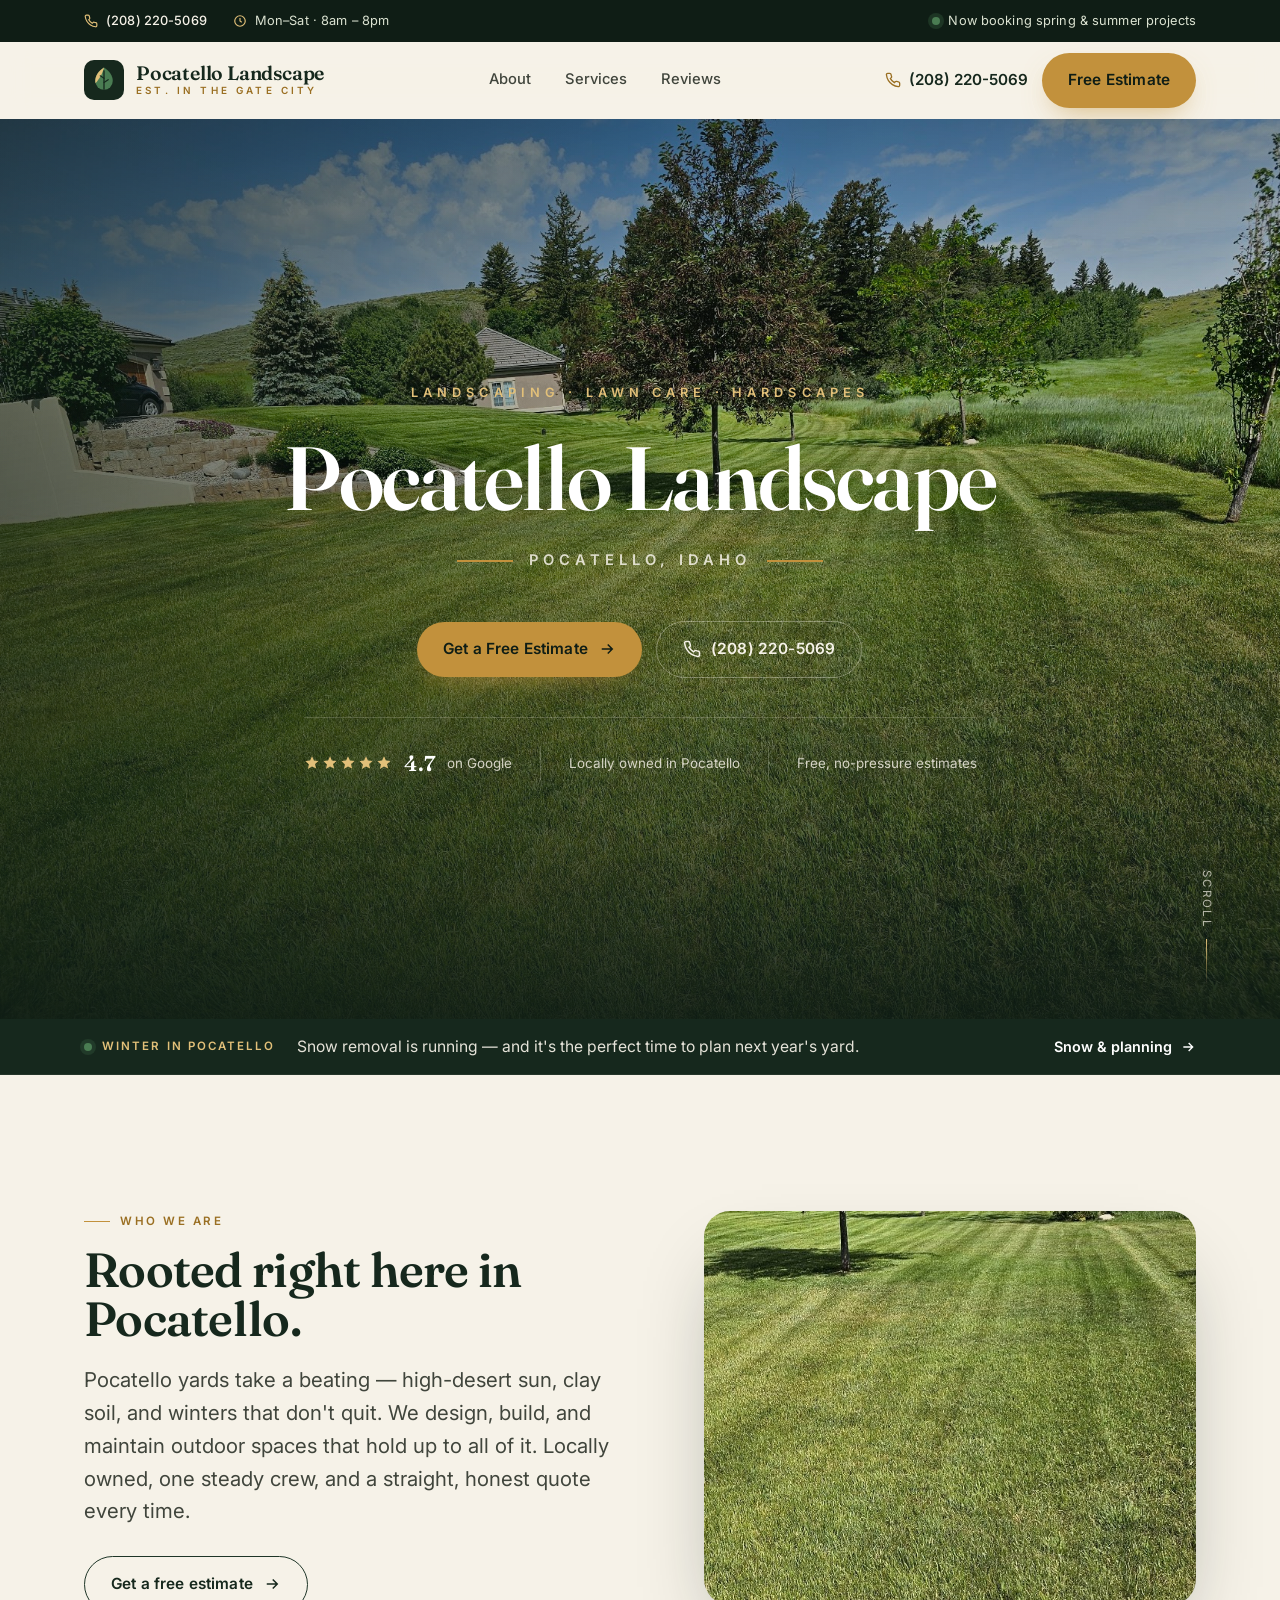
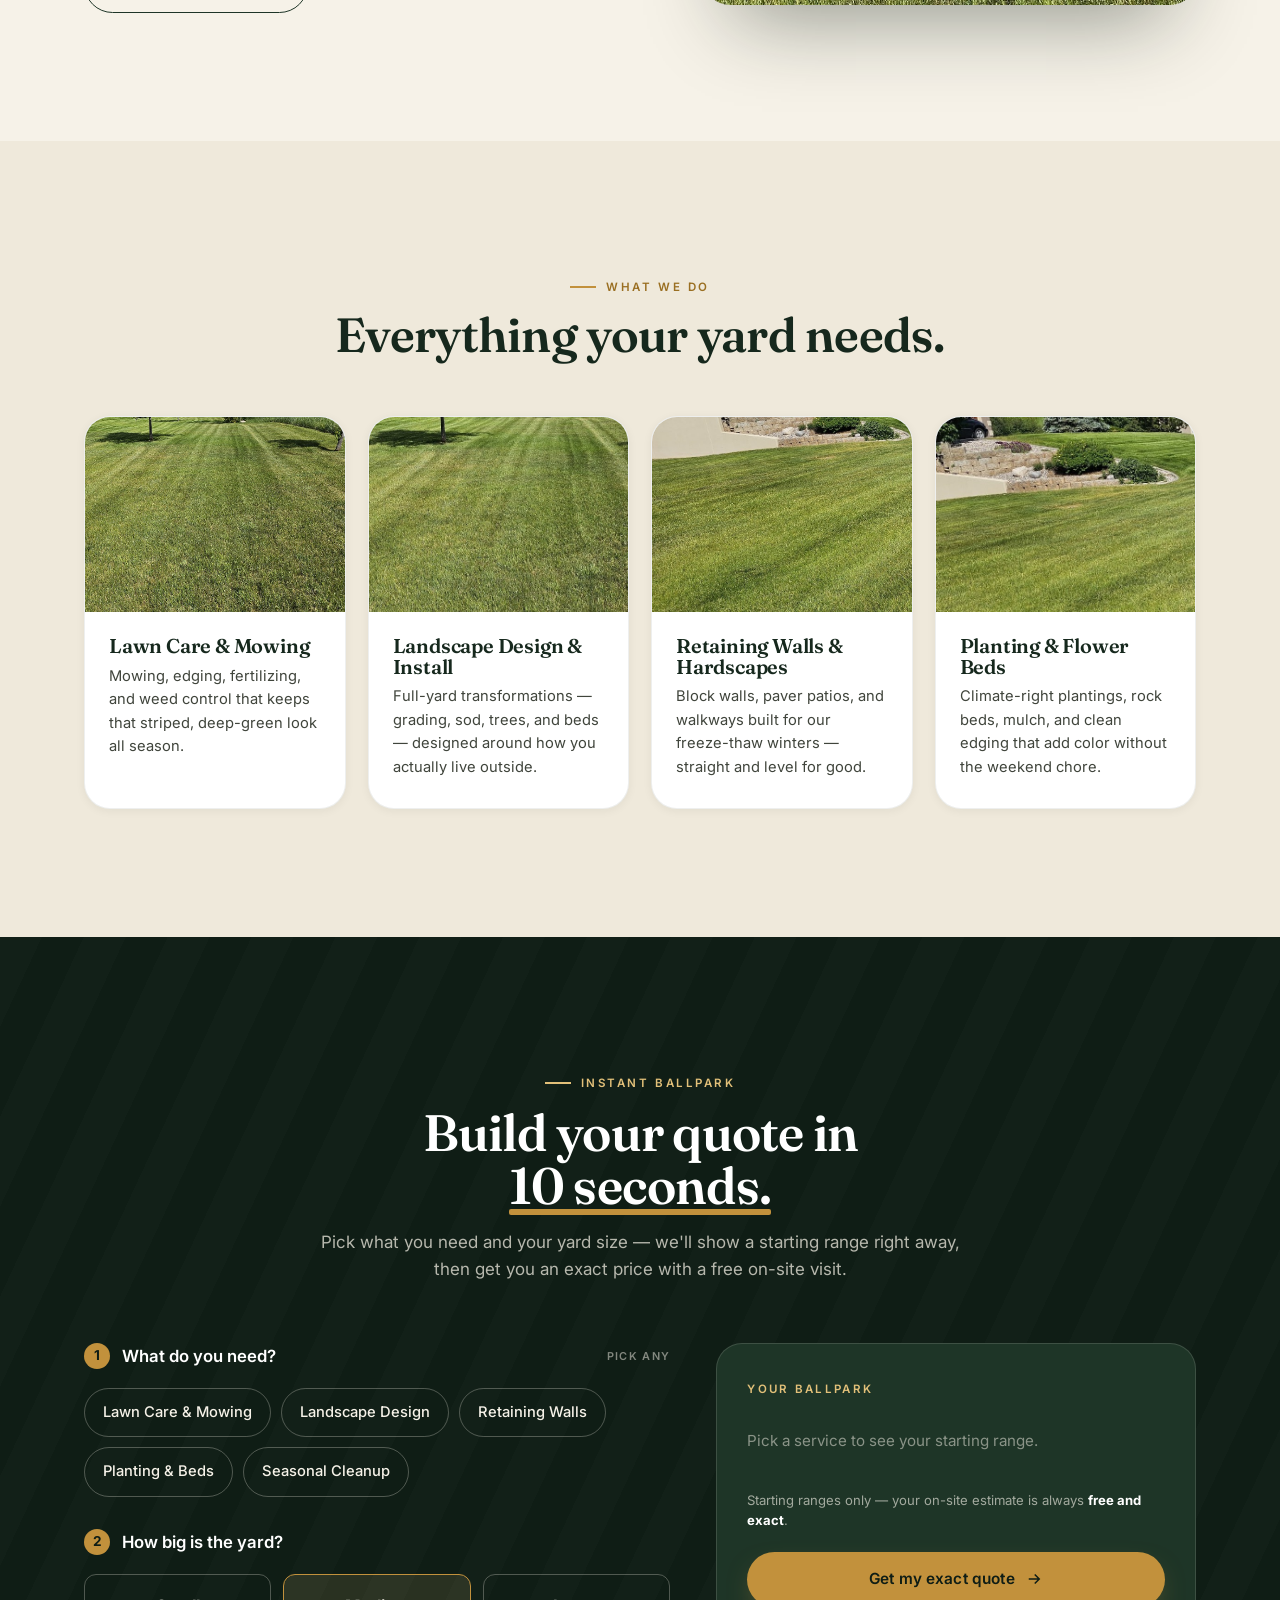
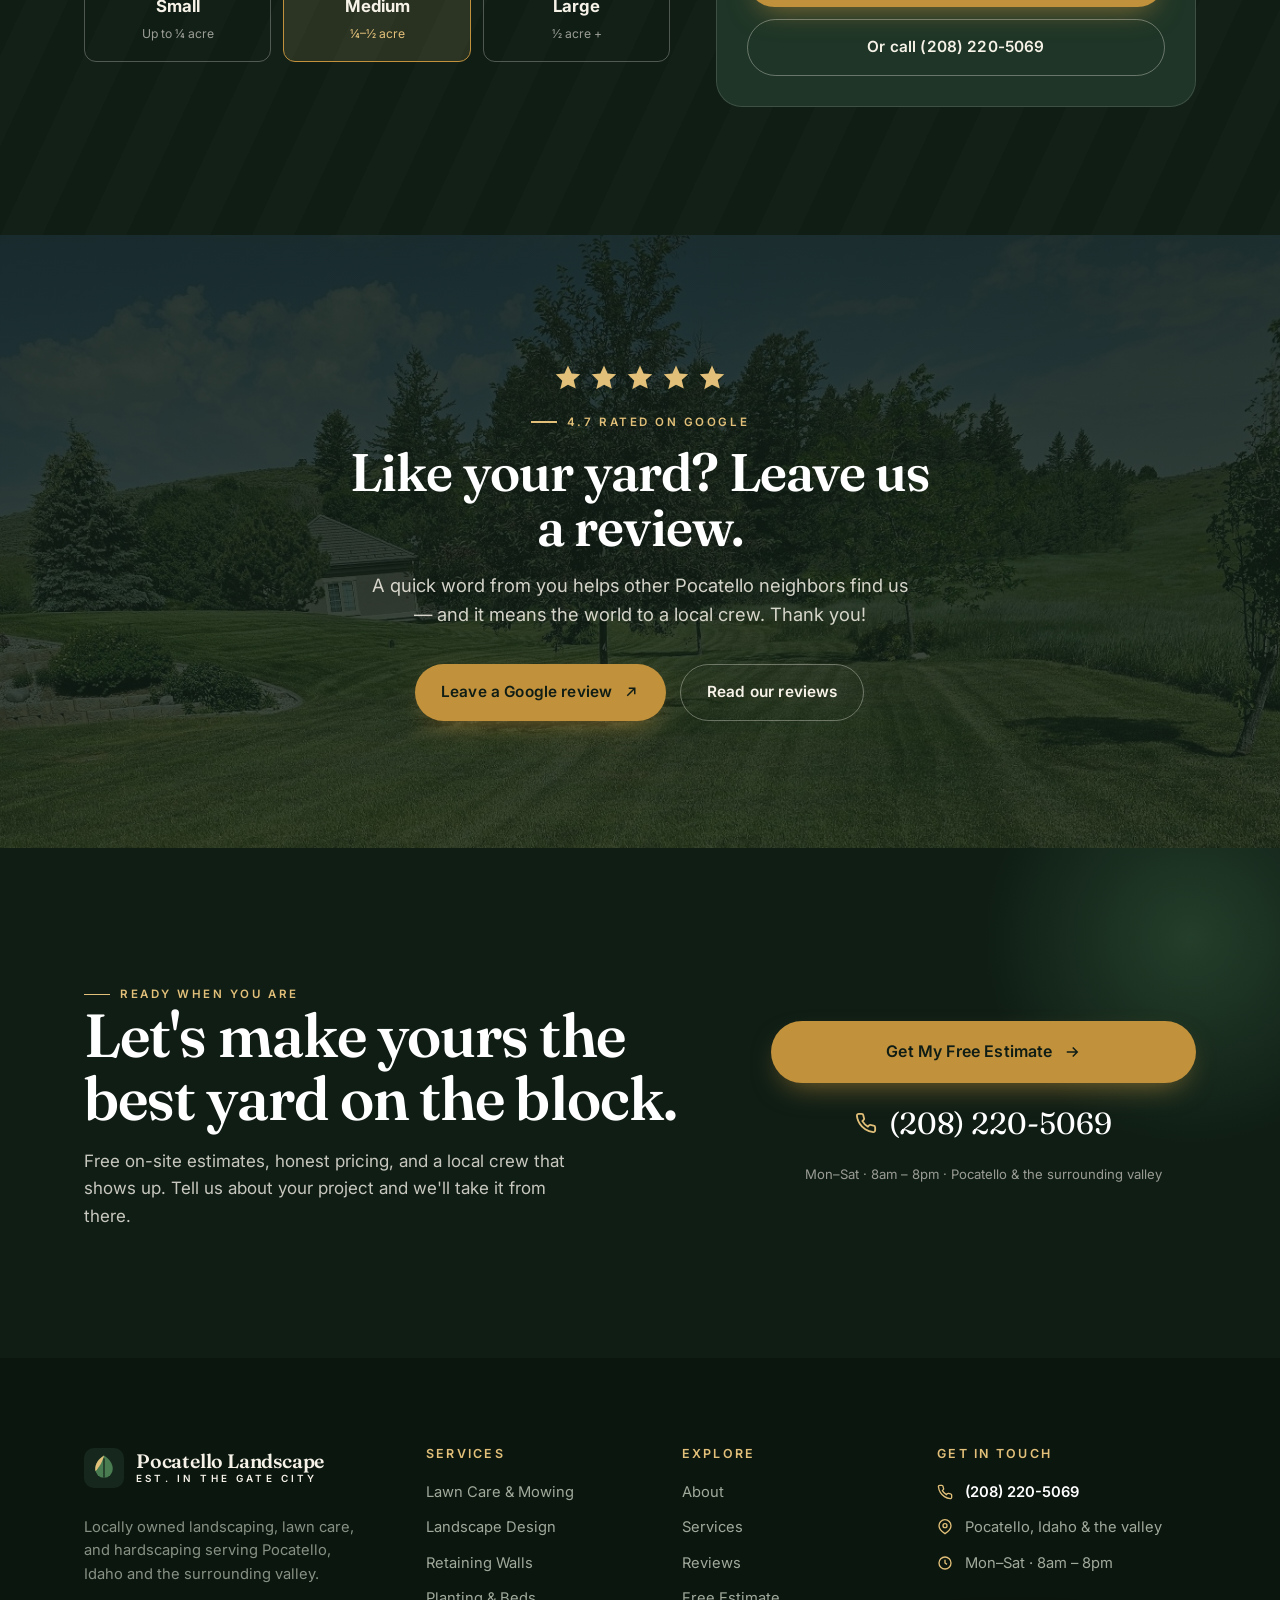
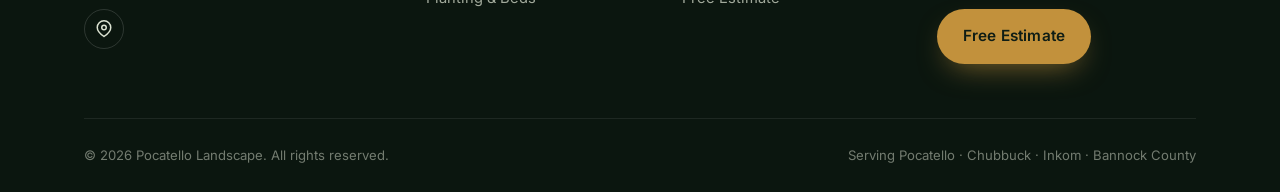
==== commit d14e48ce: "Add standout features: instant estimator, seasonal bar, mow-stripe motif - Interactive 'instant ball" ====
--- a/index.html
+++ b/index.html
@@ -159,6 +159,20 @@
   <div class="scroll-cue">Scroll<span class="line"></span></div>
 </section>
 
+<!-- ============ SEASONAL BAR (live, date-driven) ============ -->
+<div class="season" id="season">
+  <div class="wrap season-row">
+    <span class="season-badge">
+      <span class="season-dot"></span>
+      <span id="season-tag">Right now in Pocatello</span>
+    </span>
+    <span class="season-msg" id="season-msg">Peak mowing &amp; irrigation season — let's keep your yard green through the heat.</span>
+    <a href="estimates.html" class="season-cta" id="season-cta">Book this season
+      <svg viewBox="0 0 24 24" fill="none" stroke="currentColor" stroke-width="2"><path d="M5 12h14M13 6l6 6-6 6"/></svg>
+    </a>
+  </div>
+</div>
+
 <!-- ============ ABOUT (small) ============ -->
 <section class="section about" id="about">
   <div class="wrap about-grid">
@@ -212,6 +226,57 @@
       </article>
     </div>
     <!-- NOTE for Jake: images are cropped from the client's own Google listing photo — swap for more real project photos when he sends them. -->
+  </div>
+</section>
+
+<!-- ============ INSTANT ESTIMATOR ============ -->
+<section class="section estimator" id="estimate">
+  <div class="wrap">
+    <div class="est2-head reveal">
+      <span class="eyebrow on-dark">Instant ballpark</span>
+      <h2>Build your quote in <span class="u-line">10 seconds.</span></h2>
+      <p>Pick what you need and your yard size — we'll show a starting range right away, then get you an exact price with a free on-site visit.</p>
+    </div>
+    <div class="est2-grid">
+      <div class="est2-controls reveal d1">
+        <div class="est2-step">
+          <div class="est2-label"><span class="est2-num">1</span> What do you need? <em class="est2-hint">pick any</em></div>
+          <div class="est2-chips" id="svc-chips">
+            <button type="button" class="est2-chip" data-svc="lawn" data-name="Lawn Care &amp; Mowing" data-base="45" data-unit="/ visit">Lawn Care &amp; Mowing</button>
+            <button type="button" class="est2-chip" data-svc="design" data-name="Landscape Design &amp; Install" data-base="2500" data-unit="">Landscape Design</button>
+            <button type="button" class="est2-chip" data-svc="wall" data-name="Retaining Walls &amp; Hardscapes" data-base="3500" data-unit="">Retaining Walls</button>
+            <button type="button" class="est2-chip" data-svc="beds" data-name="Planting &amp; Flower Beds" data-base="600" data-unit="">Planting &amp; Beds</button>
+            <button type="button" class="est2-chip" data-svc="cleanup" data-name="Seasonal Cleanup" data-base="175" data-unit="">Seasonal Cleanup</button>
+          </div>
+        </div>
+        <div class="est2-step">
+          <div class="est2-label"><span class="est2-num">2</span> How big is the yard?</div>
+          <div class="est2-tiles" id="size-tiles">
+            <button type="button" class="est2-tile" data-size="small" data-mult="0.7"><strong>Small</strong><span>Up to ¼ acre</span></button>
+            <button type="button" class="est2-tile is-active" data-size="medium" data-mult="1"><strong>Medium</strong><span>¼–½ acre</span></button>
+            <button type="button" class="est2-tile" data-size="large" data-mult="1.5"><strong>Large</strong><span>½ acre +</span></button>
+          </div>
+        </div>
+      </div>
+
+      <aside class="est2-result reveal d2" aria-live="polite">
+        <div class="est2-result-top">
+          <span class="est2-result-label">Your ballpark</span>
+          <div class="est2-list" id="est-list">
+            <div class="est2-empty">Pick a service to see your starting range.</div>
+          </div>
+        </div>
+        <div class="est2-note">Starting ranges only — your on-site estimate is always <strong>free and exact</strong>.</div>
+        <div class="est2-actions">
+          <a class="btn btn-primary" id="est-cta" href="estimates.html">Get my exact quote
+            <svg viewBox="0 0 24 24" fill="none" stroke="currentColor" stroke-width="2"><path d="M5 12h14M13 6l6 6-6 6"/></svg>
+          </a>
+          <a class="btn btn-ghost" href="tel:+12082205069">Or call (208) 220-5069</a>
+        </div>
+      </aside>
+    </div>
+    <!-- NOTE for Jake: starting prices live in data-base on each chip in this section.
+         They're conservative placeholders — set them to the owner's real numbers before launch. -->
   </div>
 </section>
 
--- a/styles.css
+++ b/styles.css
@@ -609,3 +609,69 @@
 .review-cta h2 { font-size: clamp(2rem, 4.6vw, 3.3rem); color: #fff; margin: 14px 0 16px; }
 .review-cta p { color: rgba(246,242,232,.85); font-size: clamp(1rem, 1.6vw, 1.15rem); max-width: 46ch; margin: 0 auto; }
 .review-cta-actions { margin-top: 34px; display: flex; gap: 14px; justify-content: center; flex-wrap: wrap; }
+
+/* =================================================================
+   v4 — standout features: seasonal bar, instant estimator, mow-stripe motif
+   ================================================================= */
+
+/* ---- live seasonal bar ---- */
+.season { background: var(--pine-900); color: var(--cream); border-bottom: 1px solid rgba(255,255,255,.06); }
+.season-row { display: flex; align-items: center; gap: 22px; padding-block: 15px; flex-wrap: wrap; }
+.season-badge { display: inline-flex; align-items: center; gap: 10px; font-size: .72rem; letter-spacing: .18em; text-transform: uppercase; font-weight: 600; color: var(--brass-300); white-space: nowrap; }
+.season-dot { width: 8px; height: 8px; border-radius: 50%; background: var(--fern); box-shadow: 0 0 0 4px rgba(74,124,82,.22); }
+.season-msg { color: rgba(246,242,232,.92); font-size: .98rem; flex: 1; min-width: 200px; }
+.season-cta { display: inline-flex; align-items: center; gap: 8px; color: #fff; font-weight: 600; font-size: .9rem; white-space: nowrap; }
+.season-cta svg { width: 16px; height: 16px; transition: transform .3s var(--ease); }
+.season-cta:hover svg { transform: translateX(4px); }
+@media (max-width: 680px){ .season-cta { display: none; } .season-msg { font-size: .9rem; } }
+
+/* ---- instant estimator ---- */
+.estimator { background: var(--pine-950); color: var(--cream); position: relative; overflow: hidden; }
+/* mow-stripe motif — subtle diagonal lawn stripes, the signature brand element */
+.estimator::before {
+  content: ""; position: absolute; inset: 0; z-index: 0; pointer-events: none; opacity: .6;
+  background: repeating-linear-gradient(115deg, rgba(255,255,255,.025) 0 38px, rgba(255,255,255,0) 38px 76px);
+}
+.estimator .wrap { position: relative; z-index: 1; }
+.est2-head { text-align: center; max-width: 640px; margin: 0 auto clamp(38px, 5vw, 60px); }
+.est2-head .eyebrow { justify-content: center; }
+.est2-head h2 { color: #fff; font-size: clamp(2rem, 4.4vw, 3.2rem); margin-top: 14px; }
+.est2-head p { color: rgba(246,242,232,.72); margin-top: 16px; }
+.u-line { position: relative; white-space: nowrap; }
+.u-line::after { content: ""; position: absolute; left: 0; right: 0; bottom: .04em; height: .12em; background: var(--brass); border-radius: 2px; }
+
+.est2-grid { display: grid; grid-template-columns: 1.1fr .9fr; gap: clamp(24px, 4vw, 46px); align-items: start; }
+.est2-controls { display: grid; gap: 32px; }
+.est2-label { display: flex; align-items: center; gap: 12px; font-weight: 600; font-size: 1.05rem; color: #fff; margin-bottom: 18px; }
+.est2-num { width: 26px; height: 26px; border-radius: 50%; background: var(--brass); color: var(--pine-950); display: grid; place-items: center; font-size: .85rem; font-weight: 700; }
+.est2-hint { font-style: normal; font-size: .68rem; letter-spacing: .12em; text-transform: uppercase; color: rgba(246,242,232,.5); font-weight: 600; margin-left: auto; }
+.est2-chips { display: flex; flex-wrap: wrap; gap: 10px; }
+.est2-chip { padding: 12px 18px; border-radius: 100px; border: 1.5px solid rgba(246,242,232,.28); color: var(--cream); font-weight: 500; font-size: .92rem; transition: .25s var(--ease); }
+.est2-chip:hover { border-color: rgba(226,192,121,.65); transform: translateY(-1px); }
+.est2-chip.is-active { background: var(--brass); border-color: var(--brass); color: var(--pine-950); font-weight: 600; }
+.est2-tiles { display: grid; grid-template-columns: repeat(3, 1fr); gap: 12px; }
+.est2-tile { padding: 18px 12px; border-radius: 12px; border: 1.5px solid rgba(246,242,232,.28); color: var(--cream); display: flex; flex-direction: column; gap: 4px; align-items: center; transition: .25s var(--ease); }
+.est2-tile strong { font-size: 1.05rem; }
+.est2-tile span { font-size: .76rem; color: rgba(246,242,232,.6); }
+.est2-tile:hover { border-color: rgba(226,192,121,.65); transform: translateY(-2px); }
+.est2-tile.is-active { border-color: var(--brass); background: rgba(226,192,121,.12); }
+.est2-tile.is-active span { color: var(--brass-300); }
+
+.est2-result { background: var(--pine-800); border: 1px solid rgba(246,242,232,.14); border-radius: var(--r-lg); padding: 30px; position: sticky; top: 100px; }
+.est2-result-label { font-size: .72rem; letter-spacing: .2em; text-transform: uppercase; color: var(--brass-300); font-weight: 600; }
+.est2-list { margin-top: 16px; display: grid; gap: 0; min-height: 56px; }
+.est2-empty { color: rgba(246,242,232,.5); font-size: .95rem; padding: 12px 0; }
+.est2-row { display: flex; align-items: baseline; justify-content: space-between; gap: 14px; padding: 12px 0; border-bottom: 1px solid rgba(246,242,232,.1); animation: estin .4s var(--ease); }
+.est2-row .rn { color: #fff; font-size: .95rem; }
+.est2-row .rp { font-family: var(--ff-display); font-weight: 600; color: var(--brass-300); font-size: 1.2rem; white-space: nowrap; }
+.est2-row .rp small { font-family: var(--ff-sans); font-weight: 500; font-size: .72rem; color: rgba(246,242,232,.55); }
+@keyframes estin { from { opacity: 0; transform: translateY(6px); } to { opacity: 1; transform: none; } }
+.est2-note { margin-top: 18px; font-size: .82rem; color: rgba(246,242,232,.62); line-height: 1.5; }
+.est2-note strong { color: #fff; }
+.est2-actions { margin-top: 22px; display: grid; gap: 12px; }
+.est2-actions .btn { justify-content: center; }
+@media (max-width: 860px){
+  .est2-grid { grid-template-columns: 1fr; }
+  .est2-result { position: static; }
+}
+@media (max-width: 400px){ .est2-tiles { grid-template-columns: 1fr; } }
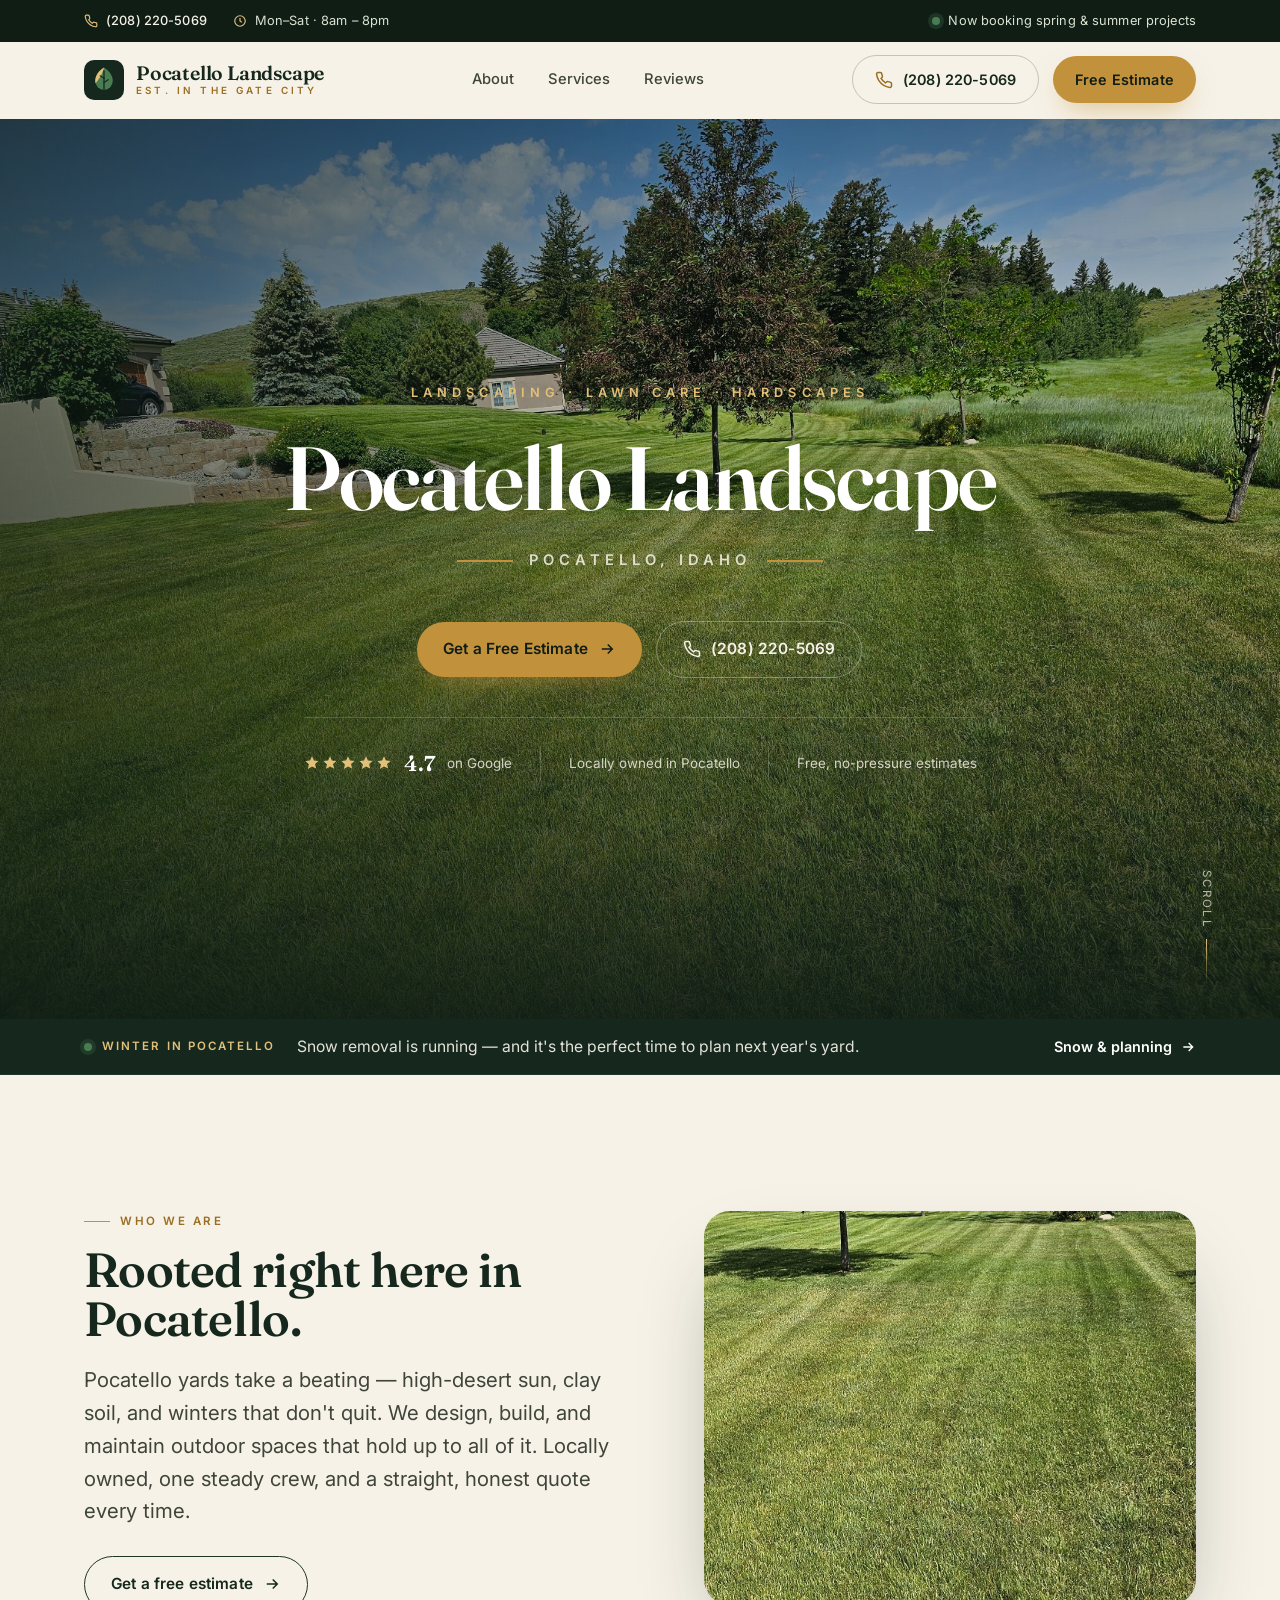
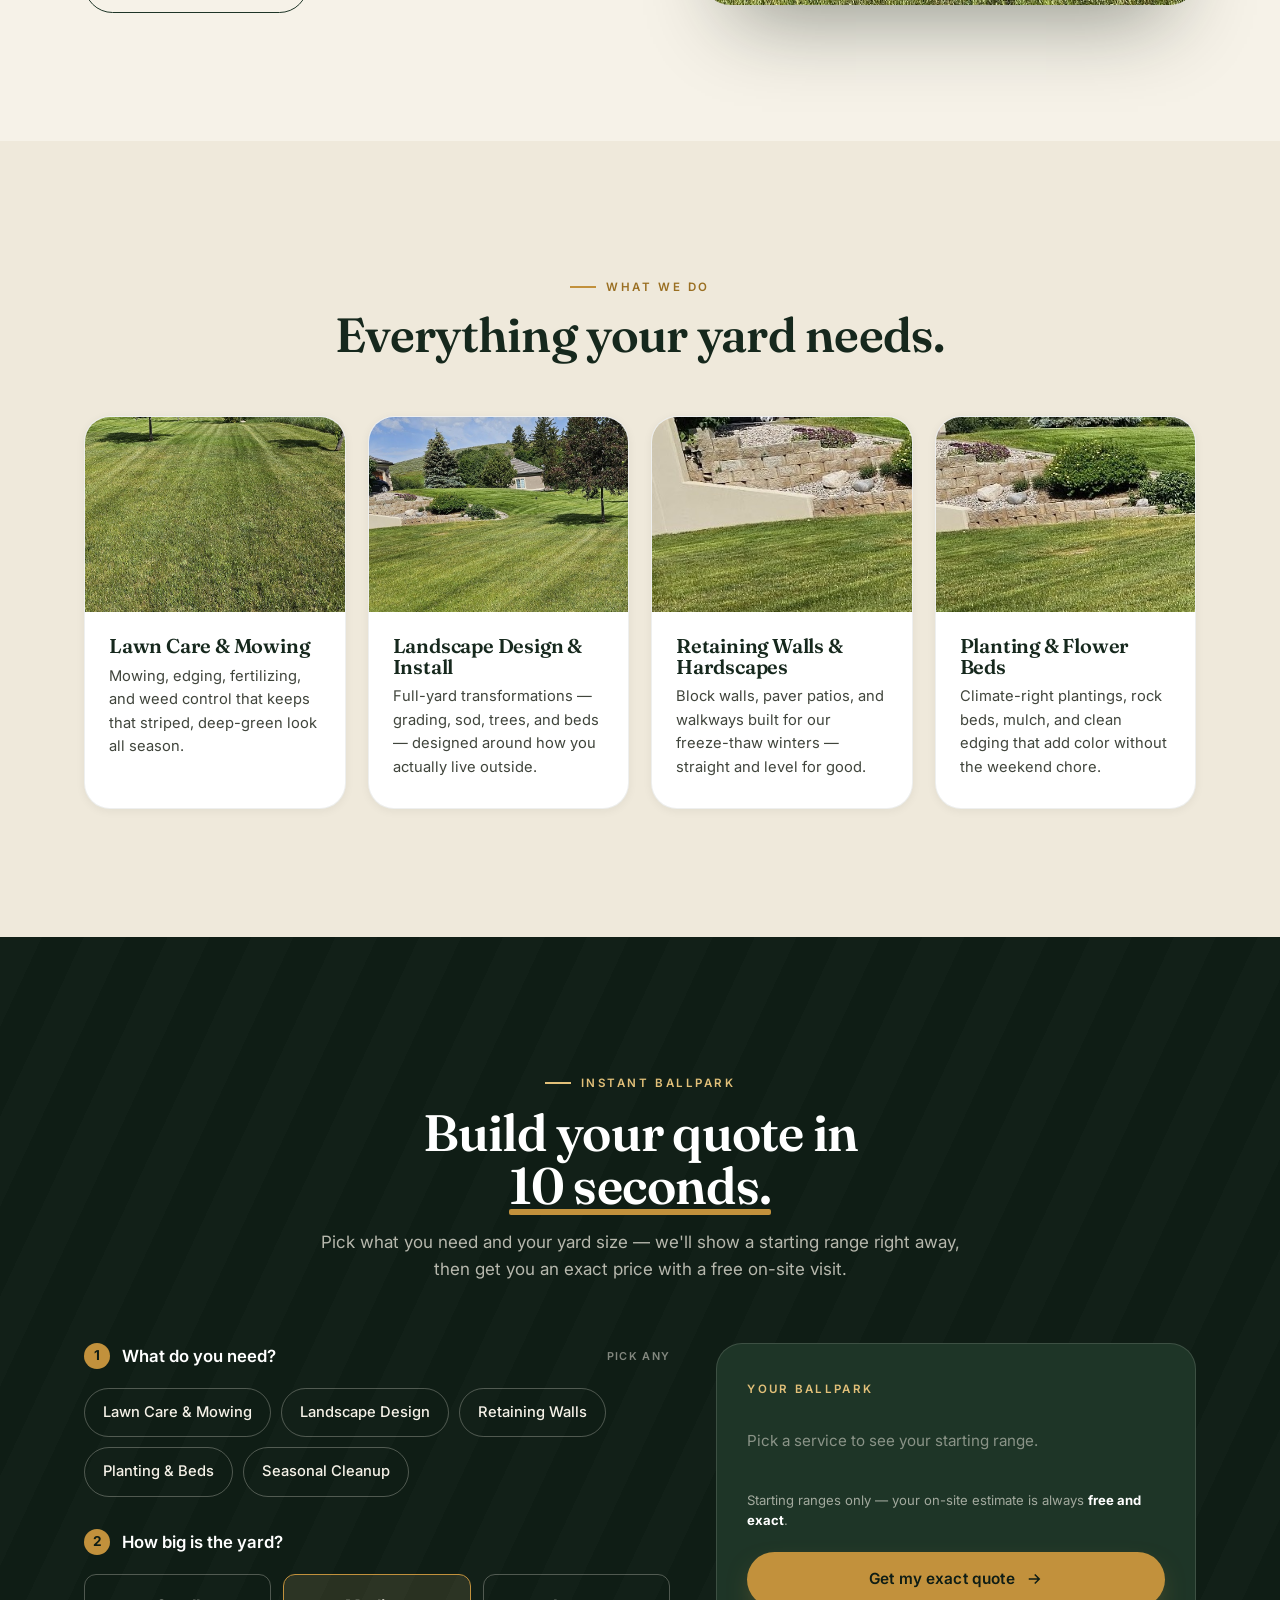
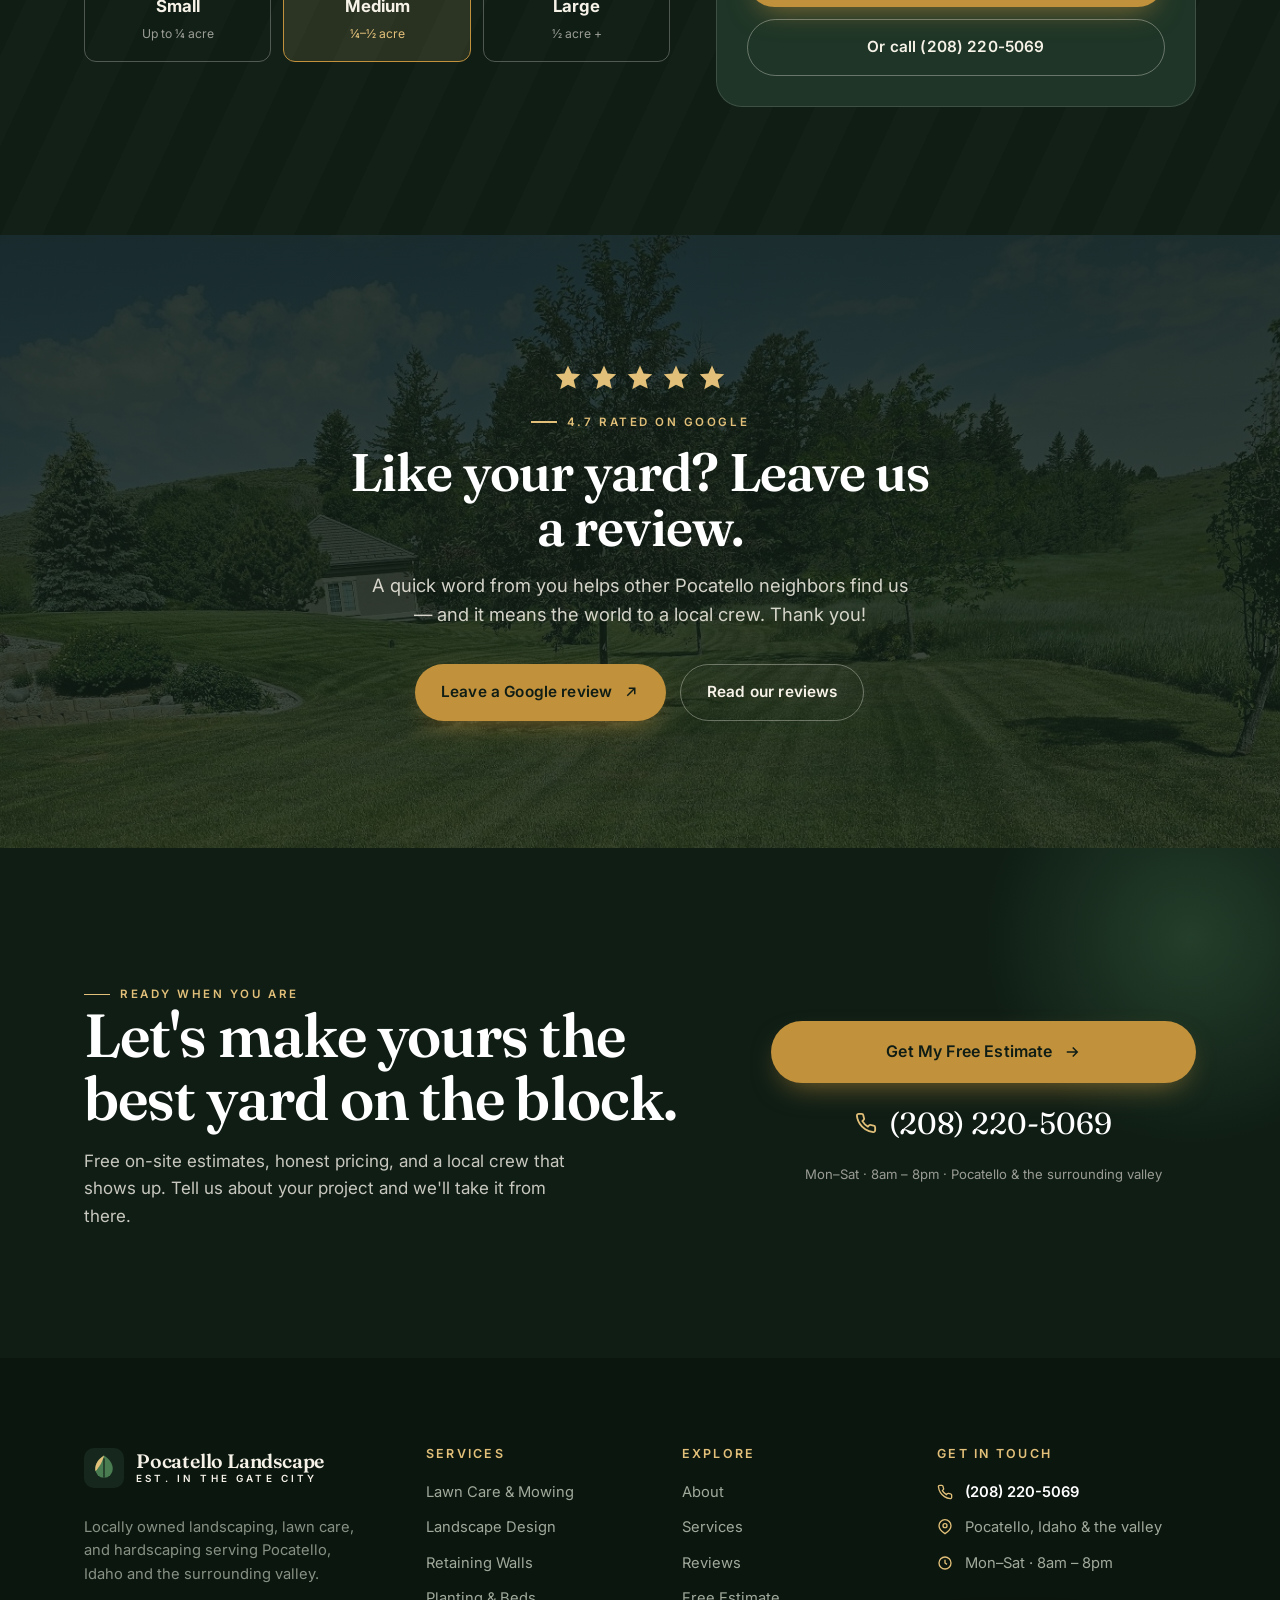
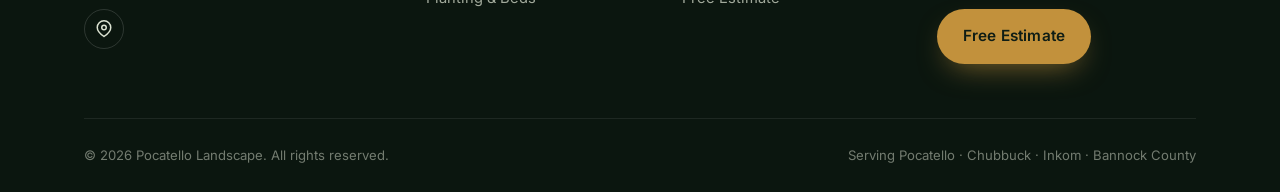
==== commit fad4db9e: "Add header call button; give each service card a distinct photo - Phone is now an outlined call butt" ====
--- a/index.html
+++ b/index.html
@@ -109,7 +109,7 @@
       <a href="#reviews" class="navlink">Reviews</a>
     </nav>
     <div class="nav-cta">
-      <a href="tel:+12082205069" class="nav-phone">
+      <a href="tel:+12082205069" class="btn btn-outline nav-call">
         <svg viewBox="0 0 24 24" fill="none" stroke="currentColor" stroke-width="2"><path d="M22 16.92v3a2 2 0 0 1-2.18 2 19.79 19.79 0 0 1-8.63-3.07 19.5 19.5 0 0 1-6-6 19.79 19.79 0 0 1-3.07-8.67A2 2 0 0 1 4.11 2h3a2 2 0 0 1 2 1.72c.13.96.36 1.9.7 2.81a2 2 0 0 1-.45 2.11L8.09 9.91a16 16 0 0 0 6 6l1.27-1.27a2 2 0 0 1 2.11-.45c.9.34 1.85.57 2.81.7A2 2 0 0 1 22 16.92z"/></svg>
         (208) 220-5069
       </a>
@@ -204,21 +204,21 @@
         </div>
       </article>
       <article class="svc2 reveal d1">
-        <div class="svc2-img"><img src="assets/feature-tree.jpg" alt="Landscaped yard with a shade tree"></div>
+        <div class="svc2-img"><img src="assets/design-scene.jpg" alt="Landscaped Pocatello property — house, stone wall, trees and lawn with the foothills behind"></div>
         <div class="svc2-body">
           <h3>Landscape Design &amp; Install</h3>
           <p>Full-yard transformations — grading, sod, trees, and beds — designed around how you actually live outside.</p>
         </div>
       </article>
       <article class="svc2 reveal d2">
-        <div class="svc2-img"><img src="assets/hardscape.jpg" alt="Block retaining wall with a rock flower bed"></div>
+        <div class="svc2-img"><img src="assets/wall-close.jpg" alt="Stacked block retaining wall with rock and stucco"></div>
         <div class="svc2-body">
           <h3>Retaining Walls &amp; Hardscapes</h3>
           <p>Block walls, paver patios, and walkways built for our freeze-thaw winters — straight and level for good.</p>
         </div>
       </article>
       <article class="svc2 reveal d3">
-        <div class="svc2-img"><img src="assets/flowerbed.jpg" alt="Rock flower bed with purple blooms and shrubs"></div>
+        <div class="svc2-img"><img src="assets/beds-close.jpg" alt="Flower bed with purple blooms, shrubs and rock mulch"></div>
         <div class="svc2-body">
           <h3>Planting &amp; Flower Beds</h3>
           <p>Climate-right plantings, rock beds, mulch, and clean edging that add color without the weekend chore.</p>
--- a/styles.css
+++ b/styles.css
@@ -675,3 +675,10 @@
   .est2-result { position: static; }
 }
 @media (max-width: 400px){ .est2-tiles { grid-template-columns: 1fr; } }
+
+/* ---- header call button ---- */
+.nav-cta .btn { padding: 12px 22px; font-size: .9rem; }
+.nav-call { border-color: rgba(26,28,24,.22); }
+.nav-call svg { color: var(--brass-700); }
+.nav-call:hover svg { color: var(--cream); }
+@media (max-width: 940px){ .nav-call { display: none; } }
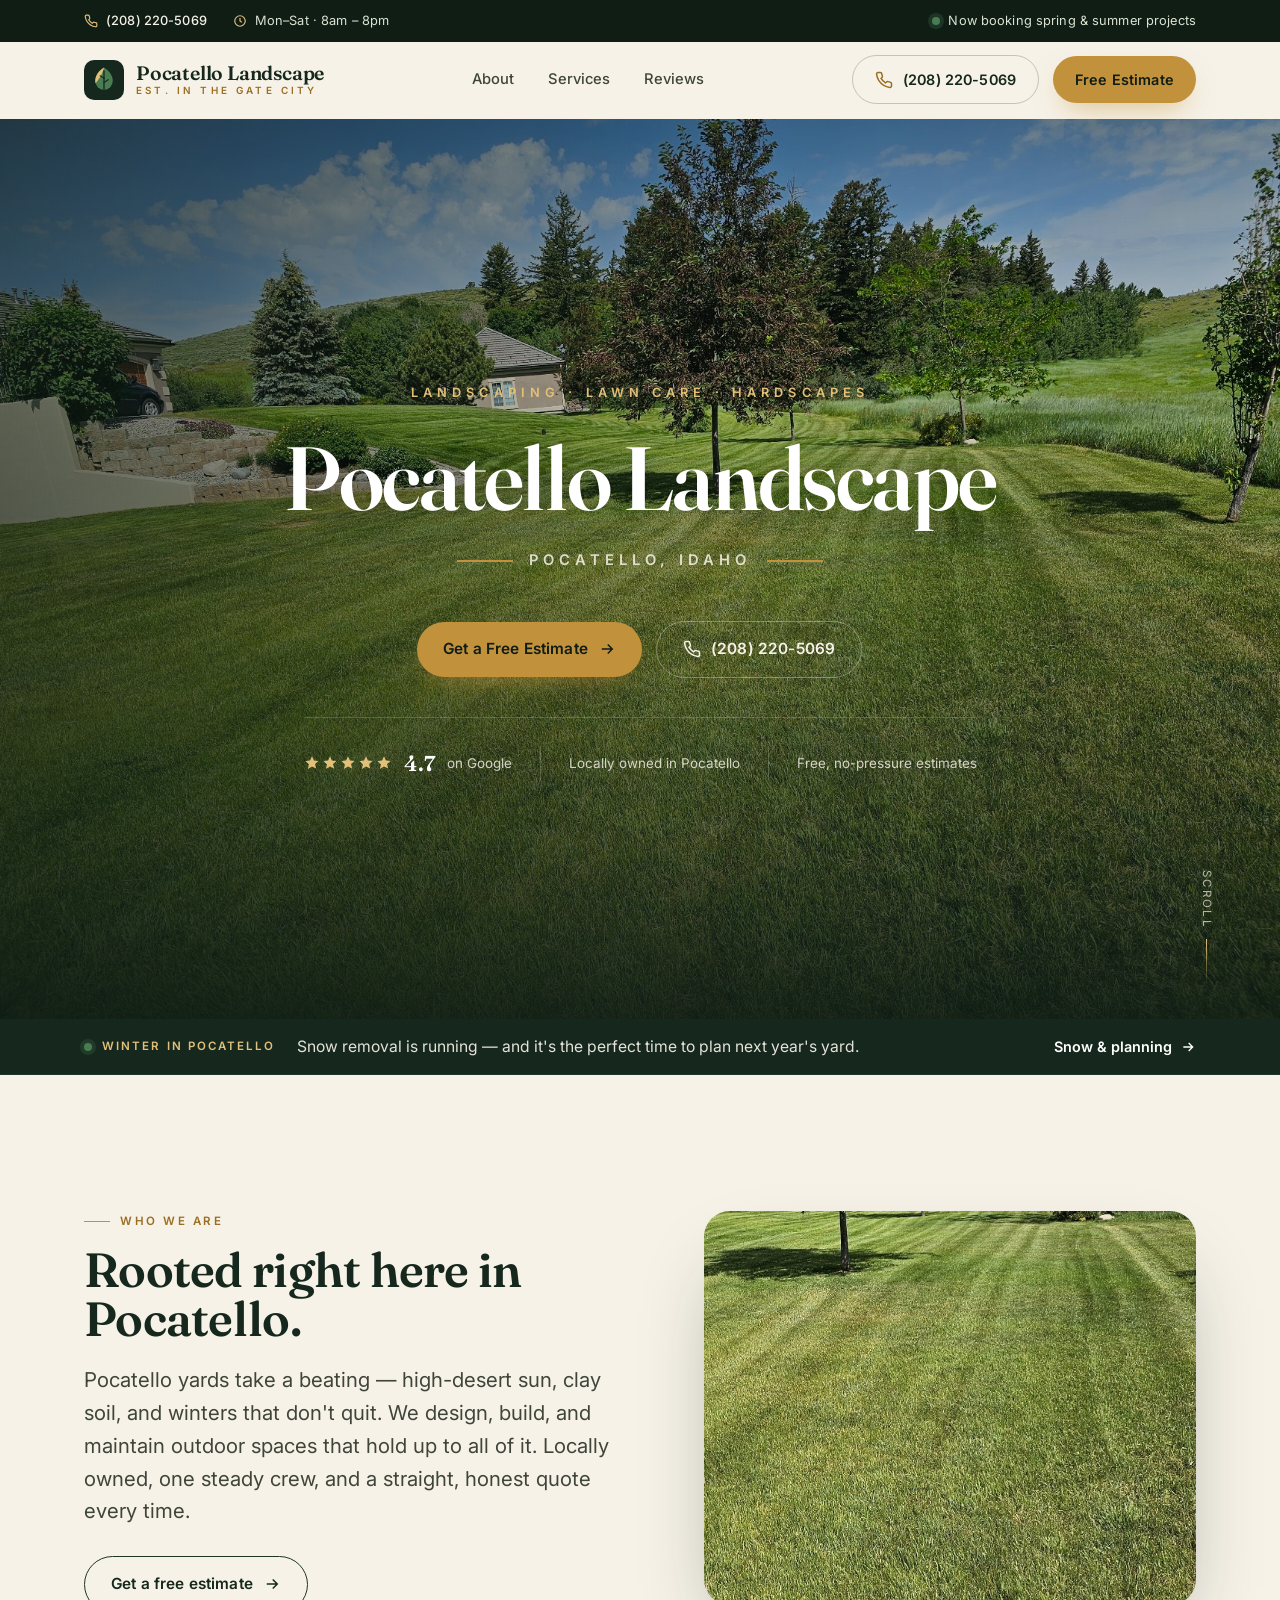
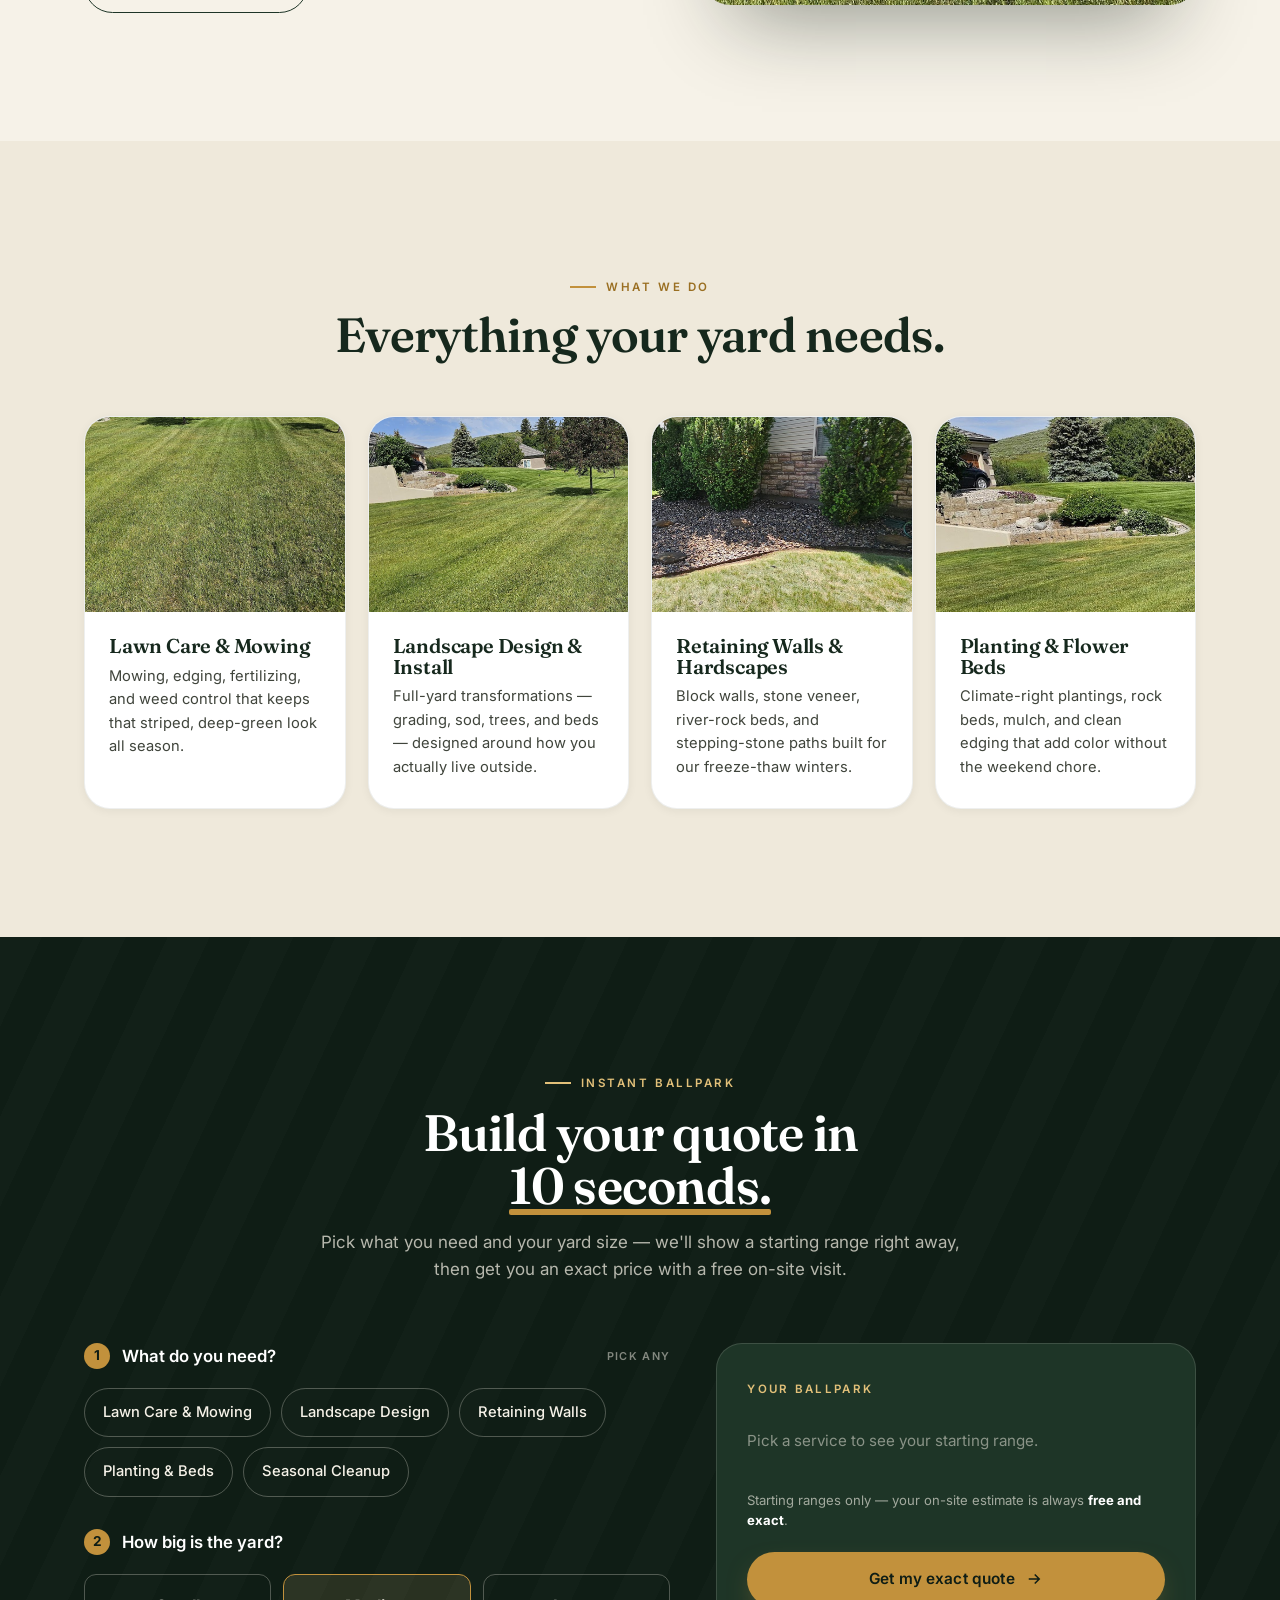
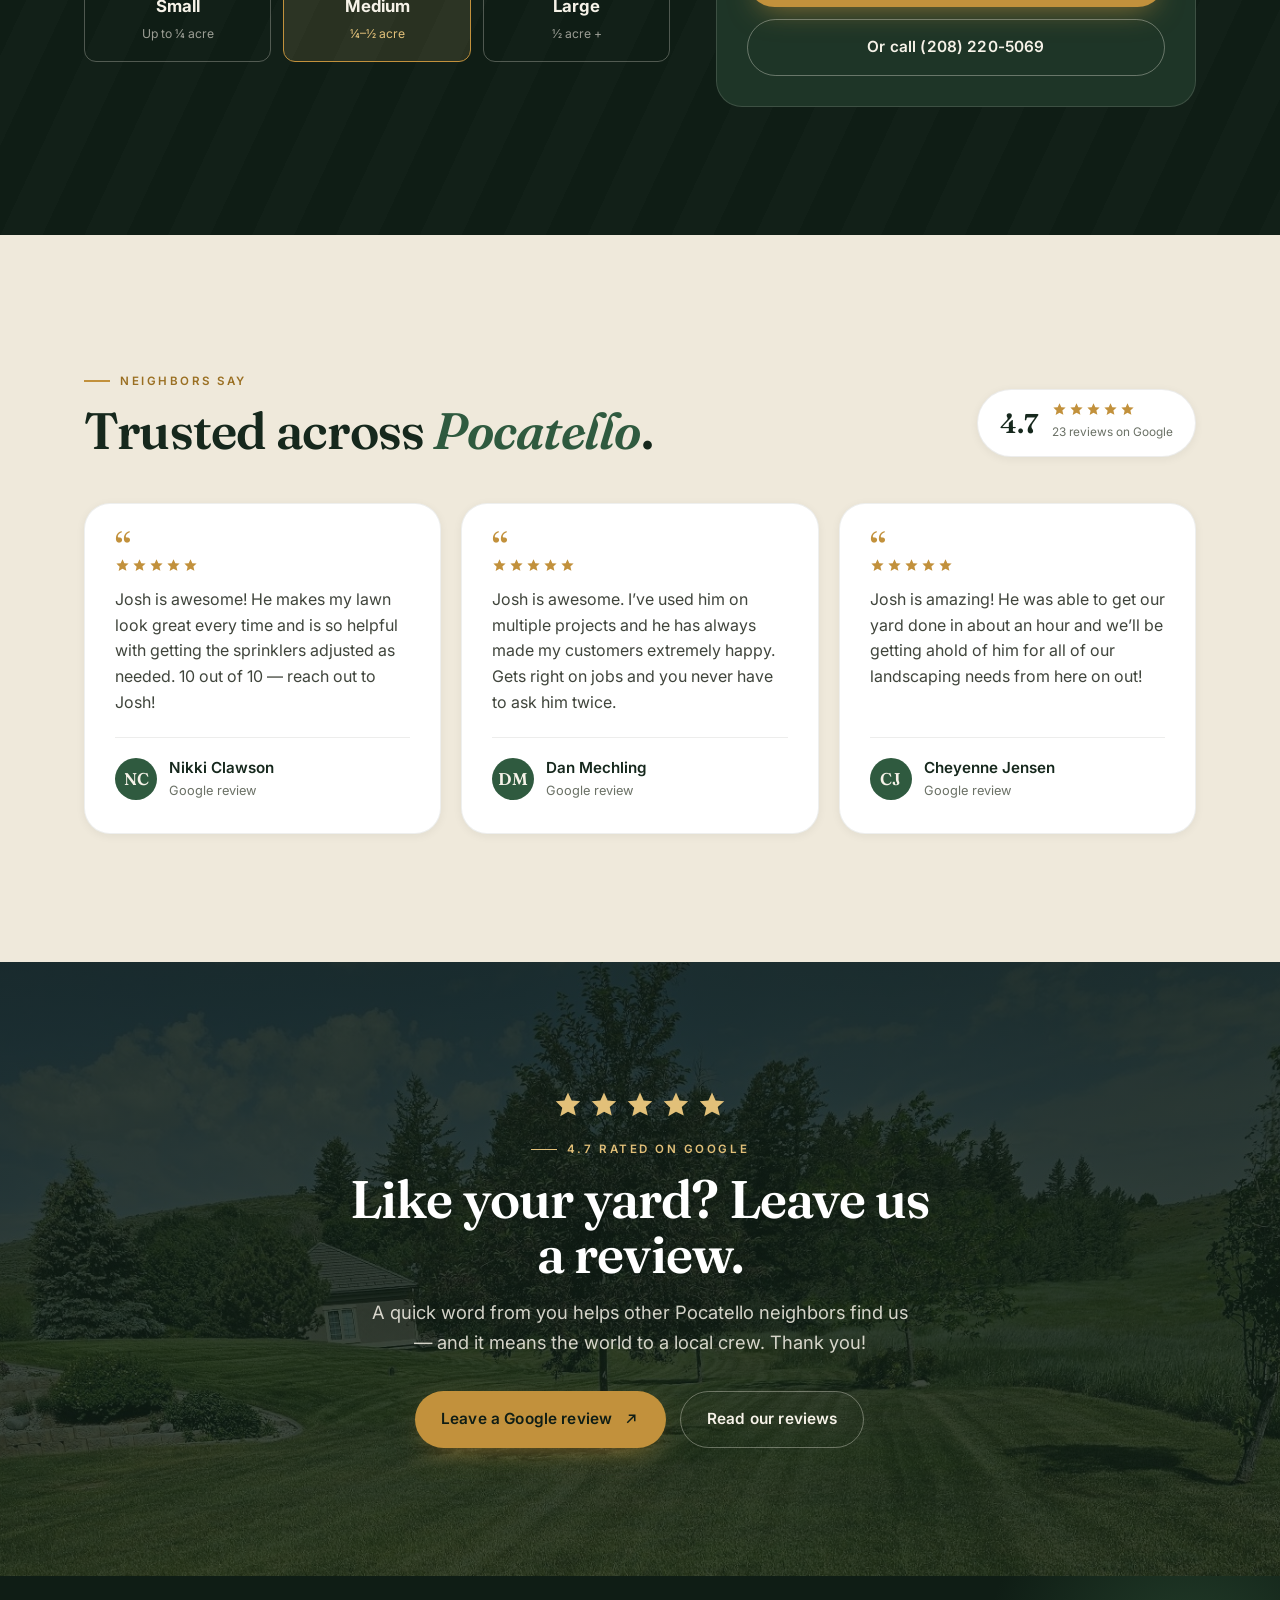
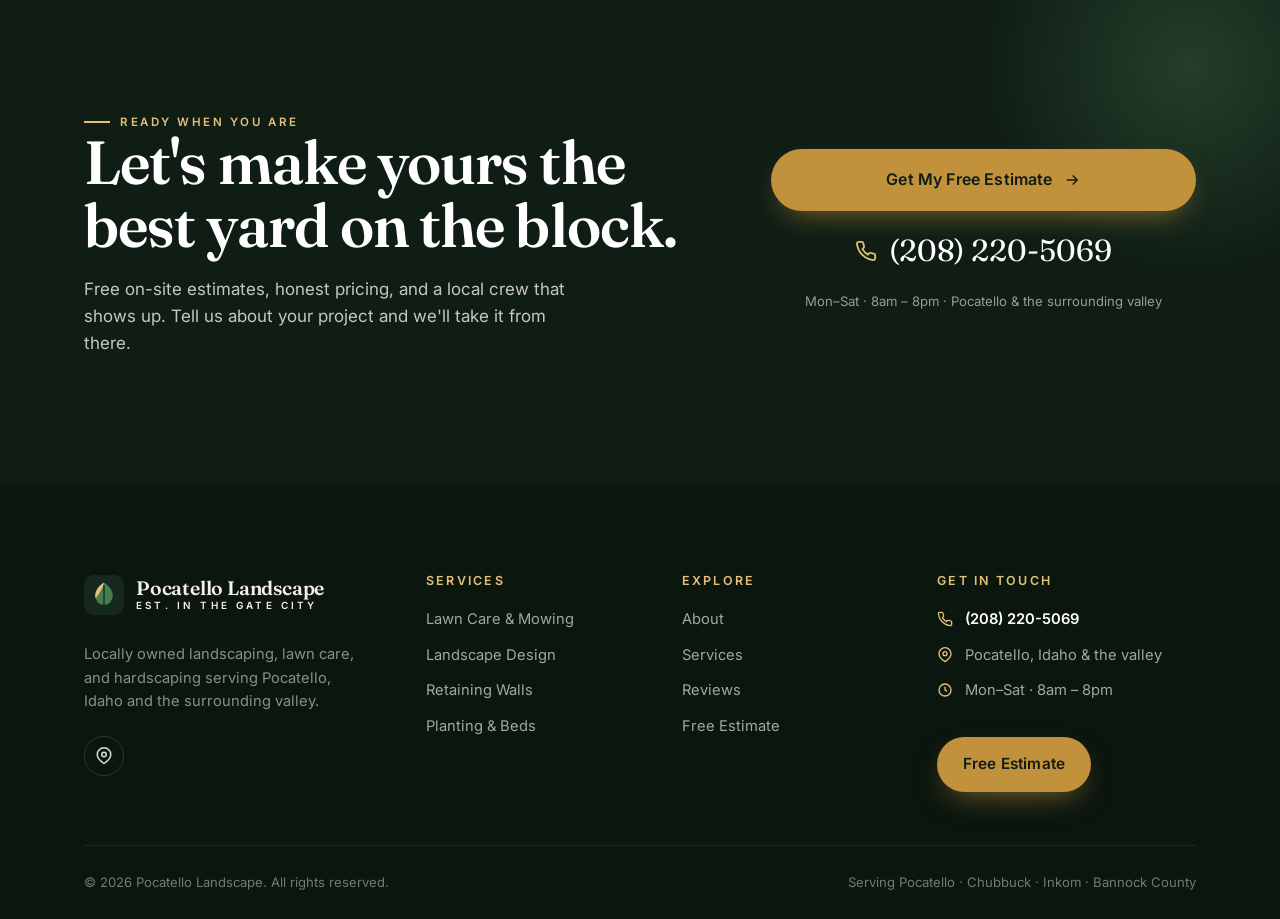
==== commit cc142395: "Add photo variety, real reviews, and bulletproof hero reveal - Service cards: 4 distinct crops (lawn" ====
--- a/index.html
+++ b/index.html
@@ -31,6 +31,11 @@
   "url": "https://gcwebdesigner1-sudo.github.io/pocatello-landscape/",
   "telephone": "+1-208-220-5069",
   "priceRange": "$$",
+  "aggregateRating": {
+    "@type": "AggregateRating",
+    "ratingValue": "4.7",
+    "reviewCount": "23"
+  },
   "areaServed": ["Pocatello, ID", "Chubbuck, ID", "Inkom, ID", "Bannock County, ID"],
   "address": {
     "@type": "PostalAddress",
@@ -197,28 +202,28 @@
     </div>
     <div class="svc2-grid">
       <article class="svc2 reveal">
-        <div class="svc2-img"><img src="assets/lawn-stripes.jpg" alt="Freshly mowed lawn with clean mowing stripes"></div>
+        <div class="svc2-img"><img src="assets/svc-lawn.jpg" alt="Freshly mowed lawn with clean, deep-green mowing stripes" loading="lazy"></div>
         <div class="svc2-body">
           <h3>Lawn Care &amp; Mowing</h3>
           <p>Mowing, edging, fertilizing, and weed control that keeps that striped, deep-green look all season.</p>
         </div>
       </article>
       <article class="svc2 reveal d1">
-        <div class="svc2-img"><img src="assets/design-scene.jpg" alt="Landscaped Pocatello property — house, stone wall, trees and lawn with the foothills behind"></div>
+        <div class="svc2-img"><img src="assets/svc-design.jpg" alt="Landscaped Pocatello property — house, retaining wall, planting bed and striped lawn with the foothills behind" loading="lazy"></div>
         <div class="svc2-body">
           <h3>Landscape Design &amp; Install</h3>
           <p>Full-yard transformations — grading, sod, trees, and beds — designed around how you actually live outside.</p>
         </div>
       </article>
       <article class="svc2 reveal d2">
-        <div class="svc2-img"><img src="assets/wall-close.jpg" alt="Stacked block retaining wall with rock and stucco"></div>
+        <div class="svc2-img"><img src="assets/svc-hardscape.jpg" alt="Stone-veneer wall with a river-rock bed, flagstone stepping stones and sculpted evergreens" loading="lazy"></div>
         <div class="svc2-body">
           <h3>Retaining Walls &amp; Hardscapes</h3>
-          <p>Block walls, paver patios, and walkways built for our freeze-thaw winters — straight and level for good.</p>
+          <p>Block walls, stone veneer, river-rock beds, and stepping-stone paths built for our freeze-thaw winters.</p>
         </div>
       </article>
       <article class="svc2 reveal d3">
-        <div class="svc2-img"><img src="assets/beds-close.jpg" alt="Flower bed with purple blooms, shrubs and rock mulch"></div>
+        <div class="svc2-img"><img src="assets/svc-planting.jpg" alt="Planted retaining bed with purple blooms, a flowering shrub and rock mulch" loading="lazy"></div>
         <div class="svc2-body">
           <h3>Planting &amp; Flower Beds</h3>
           <p>Climate-right plantings, rock beds, mulch, and clean edging that add color without the weekend chore.</p>
@@ -280,8 +285,82 @@
   </div>
 </section>
 
+<!-- ============ TESTIMONIALS (real Google reviews) ============ -->
+<section class="section reviews" id="reviews">
+  <div class="wrap">
+    <div class="rev-head reveal">
+      <div>
+        <span class="eyebrow">Neighbors say</span>
+        <h2>Trusted across <em>Pocatello</em>.</h2>
+      </div>
+      <a class="google-badge" href="https://www.google.com/maps?cid=7818841899194294283" target="_blank" rel="noopener" aria-label="4.7 stars from 23 Google reviews">
+        <span class="g-score">4.7</span>
+        <span>
+          <span class="g-stars">
+            <svg viewBox="0 0 24 24" fill="currentColor"><path d="M12 2l2.9 6.3 6.9.6-5.2 4.6 1.6 6.8L12 17.3 5.8 20.9l1.6-6.8L2.2 8.9l6.9-.6z"/></svg>
+            <svg viewBox="0 0 24 24" fill="currentColor"><path d="M12 2l2.9 6.3 6.9.6-5.2 4.6 1.6 6.8L12 17.3 5.8 20.9l1.6-6.8L2.2 8.9l6.9-.6z"/></svg>
+            <svg viewBox="0 0 24 24" fill="currentColor"><path d="M12 2l2.9 6.3 6.9.6-5.2 4.6 1.6 6.8L12 17.3 5.8 20.9l1.6-6.8L2.2 8.9l6.9-.6z"/></svg>
+            <svg viewBox="0 0 24 24" fill="currentColor"><path d="M12 2l2.9 6.3 6.9.6-5.2 4.6 1.6 6.8L12 17.3 5.8 20.9l1.6-6.8L2.2 8.9l6.9-.6z"/></svg>
+            <svg viewBox="0 0 24 24" fill="currentColor"><path d="M12 2l2.9 6.3 6.9.6-5.2 4.6 1.6 6.8L12 17.3 5.8 20.9l1.6-6.8L2.2 8.9l6.9-.6z"/></svg>
+          </span>
+          <span class="g-meta">23 reviews on Google</span>
+        </span>
+      </a>
+    </div>
+    <div class="rev-grid">
+      <article class="rev-card reveal">
+        <div class="q">&ldquo;</div>
+        <div class="stars" aria-hidden="true">
+          <svg viewBox="0 0 24 24" fill="currentColor"><path d="M12 2l2.9 6.3 6.9.6-5.2 4.6 1.6 6.8L12 17.3 5.8 20.9l1.6-6.8L2.2 8.9l6.9-.6z"/></svg>
+          <svg viewBox="0 0 24 24" fill="currentColor"><path d="M12 2l2.9 6.3 6.9.6-5.2 4.6 1.6 6.8L12 17.3 5.8 20.9l1.6-6.8L2.2 8.9l6.9-.6z"/></svg>
+          <svg viewBox="0 0 24 24" fill="currentColor"><path d="M12 2l2.9 6.3 6.9.6-5.2 4.6 1.6 6.8L12 17.3 5.8 20.9l1.6-6.8L2.2 8.9l6.9-.6z"/></svg>
+          <svg viewBox="0 0 24 24" fill="currentColor"><path d="M12 2l2.9 6.3 6.9.6-5.2 4.6 1.6 6.8L12 17.3 5.8 20.9l1.6-6.8L2.2 8.9l6.9-.6z"/></svg>
+          <svg viewBox="0 0 24 24" fill="currentColor"><path d="M12 2l2.9 6.3 6.9.6-5.2 4.6 1.6 6.8L12 17.3 5.8 20.9l1.6-6.8L2.2 8.9l6.9-.6z"/></svg>
+        </div>
+        <p>Josh is awesome! He makes my lawn look great every time and is so helpful with getting the sprinklers adjusted as needed. 10 out of 10 &mdash; reach out to Josh!</p>
+        <div class="who">
+          <div class="av">NC</div>
+          <div><div class="nm">Nikki Clawson</div><div class="loc">Google review</div></div>
+        </div>
+      </article>
+      <article class="rev-card reveal d1">
+        <div class="q">&ldquo;</div>
+        <div class="stars" aria-hidden="true">
+          <svg viewBox="0 0 24 24" fill="currentColor"><path d="M12 2l2.9 6.3 6.9.6-5.2 4.6 1.6 6.8L12 17.3 5.8 20.9l1.6-6.8L2.2 8.9l6.9-.6z"/></svg>
+          <svg viewBox="0 0 24 24" fill="currentColor"><path d="M12 2l2.9 6.3 6.9.6-5.2 4.6 1.6 6.8L12 17.3 5.8 20.9l1.6-6.8L2.2 8.9l6.9-.6z"/></svg>
+          <svg viewBox="0 0 24 24" fill="currentColor"><path d="M12 2l2.9 6.3 6.9.6-5.2 4.6 1.6 6.8L12 17.3 5.8 20.9l1.6-6.8L2.2 8.9l6.9-.6z"/></svg>
+          <svg viewBox="0 0 24 24" fill="currentColor"><path d="M12 2l2.9 6.3 6.9.6-5.2 4.6 1.6 6.8L12 17.3 5.8 20.9l1.6-6.8L2.2 8.9l6.9-.6z"/></svg>
+          <svg viewBox="0 0 24 24" fill="currentColor"><path d="M12 2l2.9 6.3 6.9.6-5.2 4.6 1.6 6.8L12 17.3 5.8 20.9l1.6-6.8L2.2 8.9l6.9-.6z"/></svg>
+        </div>
+        <p>Josh is awesome. I&rsquo;ve used him on multiple projects and he has always made my customers extremely happy. Gets right on jobs and you never have to ask him twice.</p>
+        <div class="who">
+          <div class="av">DM</div>
+          <div><div class="nm">Dan Mechling</div><div class="loc">Google review</div></div>
+        </div>
+      </article>
+      <article class="rev-card reveal d2">
+        <div class="q">&ldquo;</div>
+        <div class="stars" aria-hidden="true">
+          <svg viewBox="0 0 24 24" fill="currentColor"><path d="M12 2l2.9 6.3 6.9.6-5.2 4.6 1.6 6.8L12 17.3 5.8 20.9l1.6-6.8L2.2 8.9l6.9-.6z"/></svg>
+          <svg viewBox="0 0 24 24" fill="currentColor"><path d="M12 2l2.9 6.3 6.9.6-5.2 4.6 1.6 6.8L12 17.3 5.8 20.9l1.6-6.8L2.2 8.9l6.9-.6z"/></svg>
+          <svg viewBox="0 0 24 24" fill="currentColor"><path d="M12 2l2.9 6.3 6.9.6-5.2 4.6 1.6 6.8L12 17.3 5.8 20.9l1.6-6.8L2.2 8.9l6.9-.6z"/></svg>
+          <svg viewBox="0 0 24 24" fill="currentColor"><path d="M12 2l2.9 6.3 6.9.6-5.2 4.6 1.6 6.8L12 17.3 5.8 20.9l1.6-6.8L2.2 8.9l6.9-.6z"/></svg>
+          <svg viewBox="0 0 24 24" fill="currentColor"><path d="M12 2l2.9 6.3 6.9.6-5.2 4.6 1.6 6.8L12 17.3 5.8 20.9l1.6-6.8L2.2 8.9l6.9-.6z"/></svg>
+        </div>
+        <p>Josh is amazing! He was able to get our yard done in about an hour and we&rsquo;ll be getting ahold of him for all of our landscaping needs from here on out!</p>
+        <div class="who">
+          <div class="av">CJ</div>
+          <div><div class="nm">Cheyenne Jensen</div><div class="loc">Google review</div></div>
+        </div>
+      </article>
+    </div>
+    <!-- NOTE for Jake: these are real, verbatim 5-star Google reviews from Pocatello Landscape's listing
+         (Nikki Clawson, Dan Mechling, Cheyenne Jensen). Swap or add more anytime from the Google profile. -->
+  </div>
+</section>
+
 <!-- ============ REVIEW CTA ============ -->
-<section class="review-cta" id="reviews">
+<section class="review-cta" id="leave-review">
   <div class="review-cta-media"><img src="assets/foothills.jpg" alt="Pocatello foothills behind a landscaped property"></div>
   <div class="wrap">
     <div class="stars big reveal" aria-label="4.7 out of 5 stars on Google">
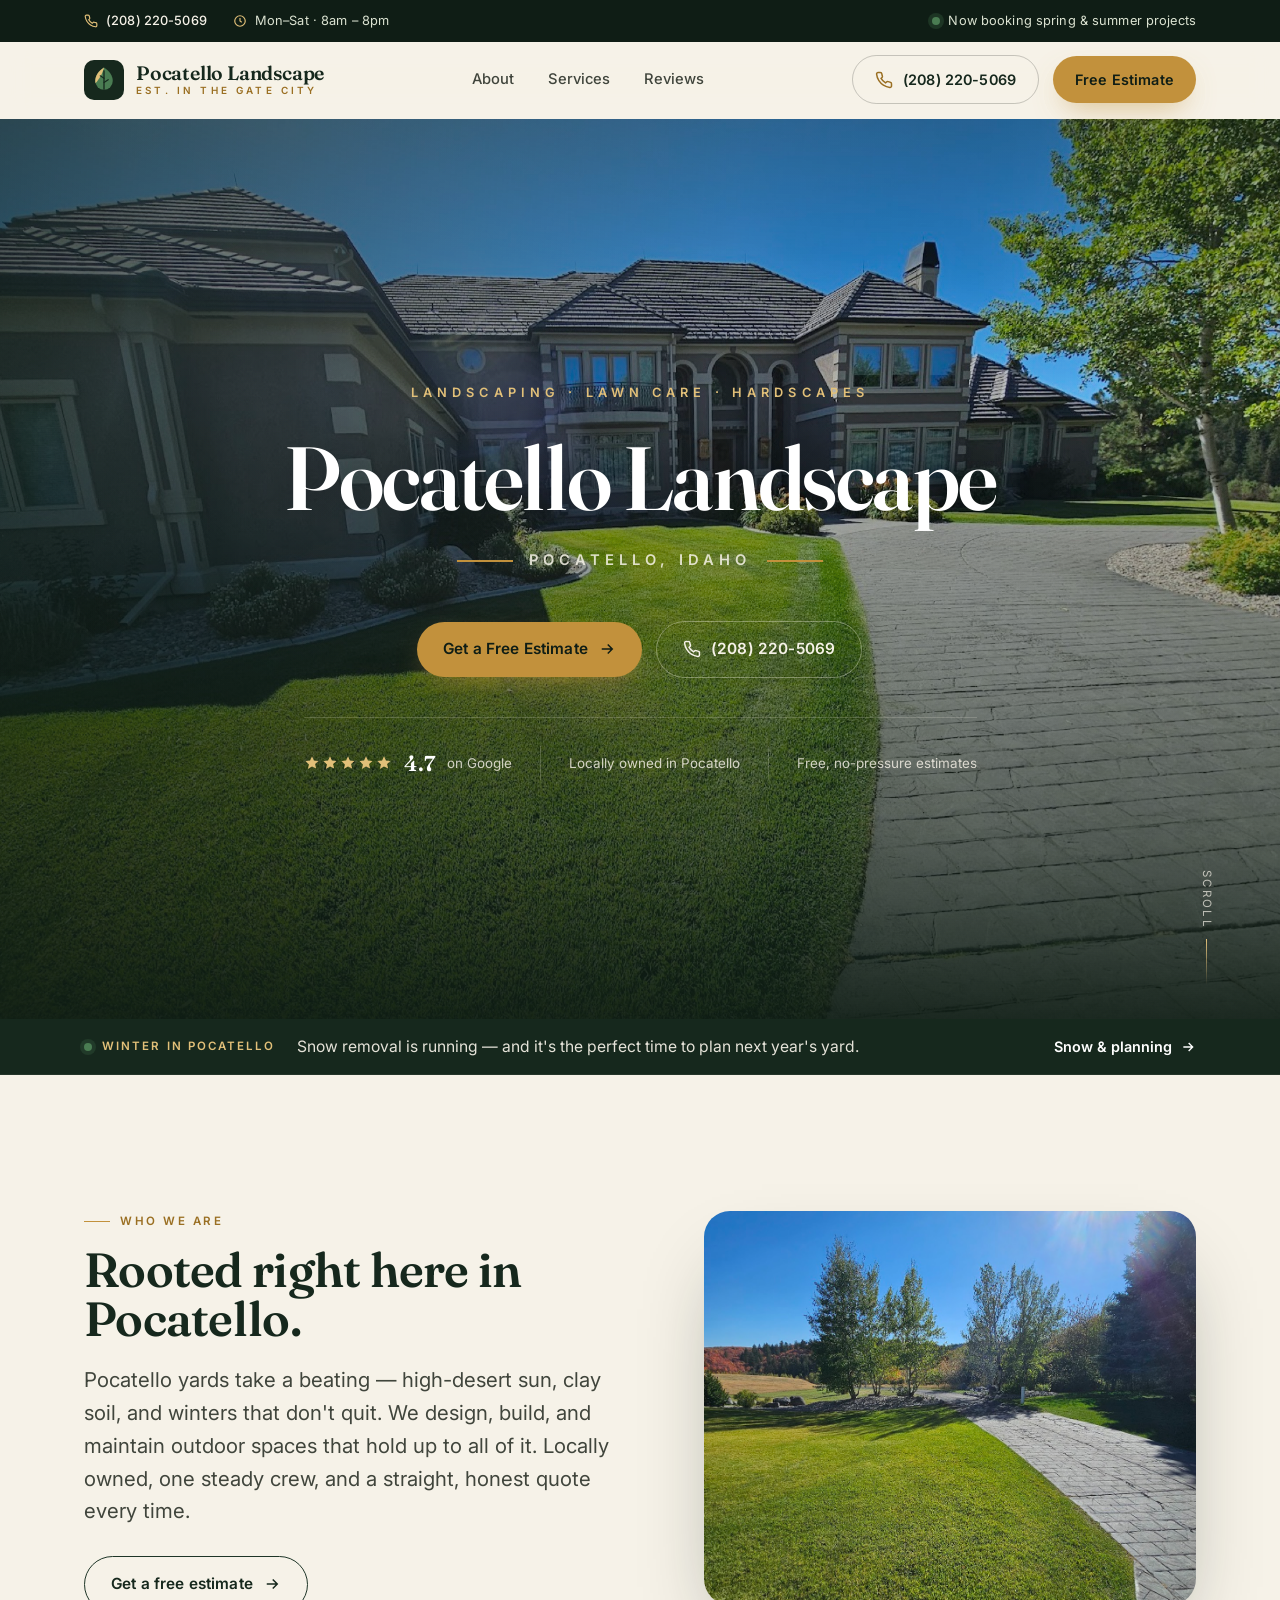
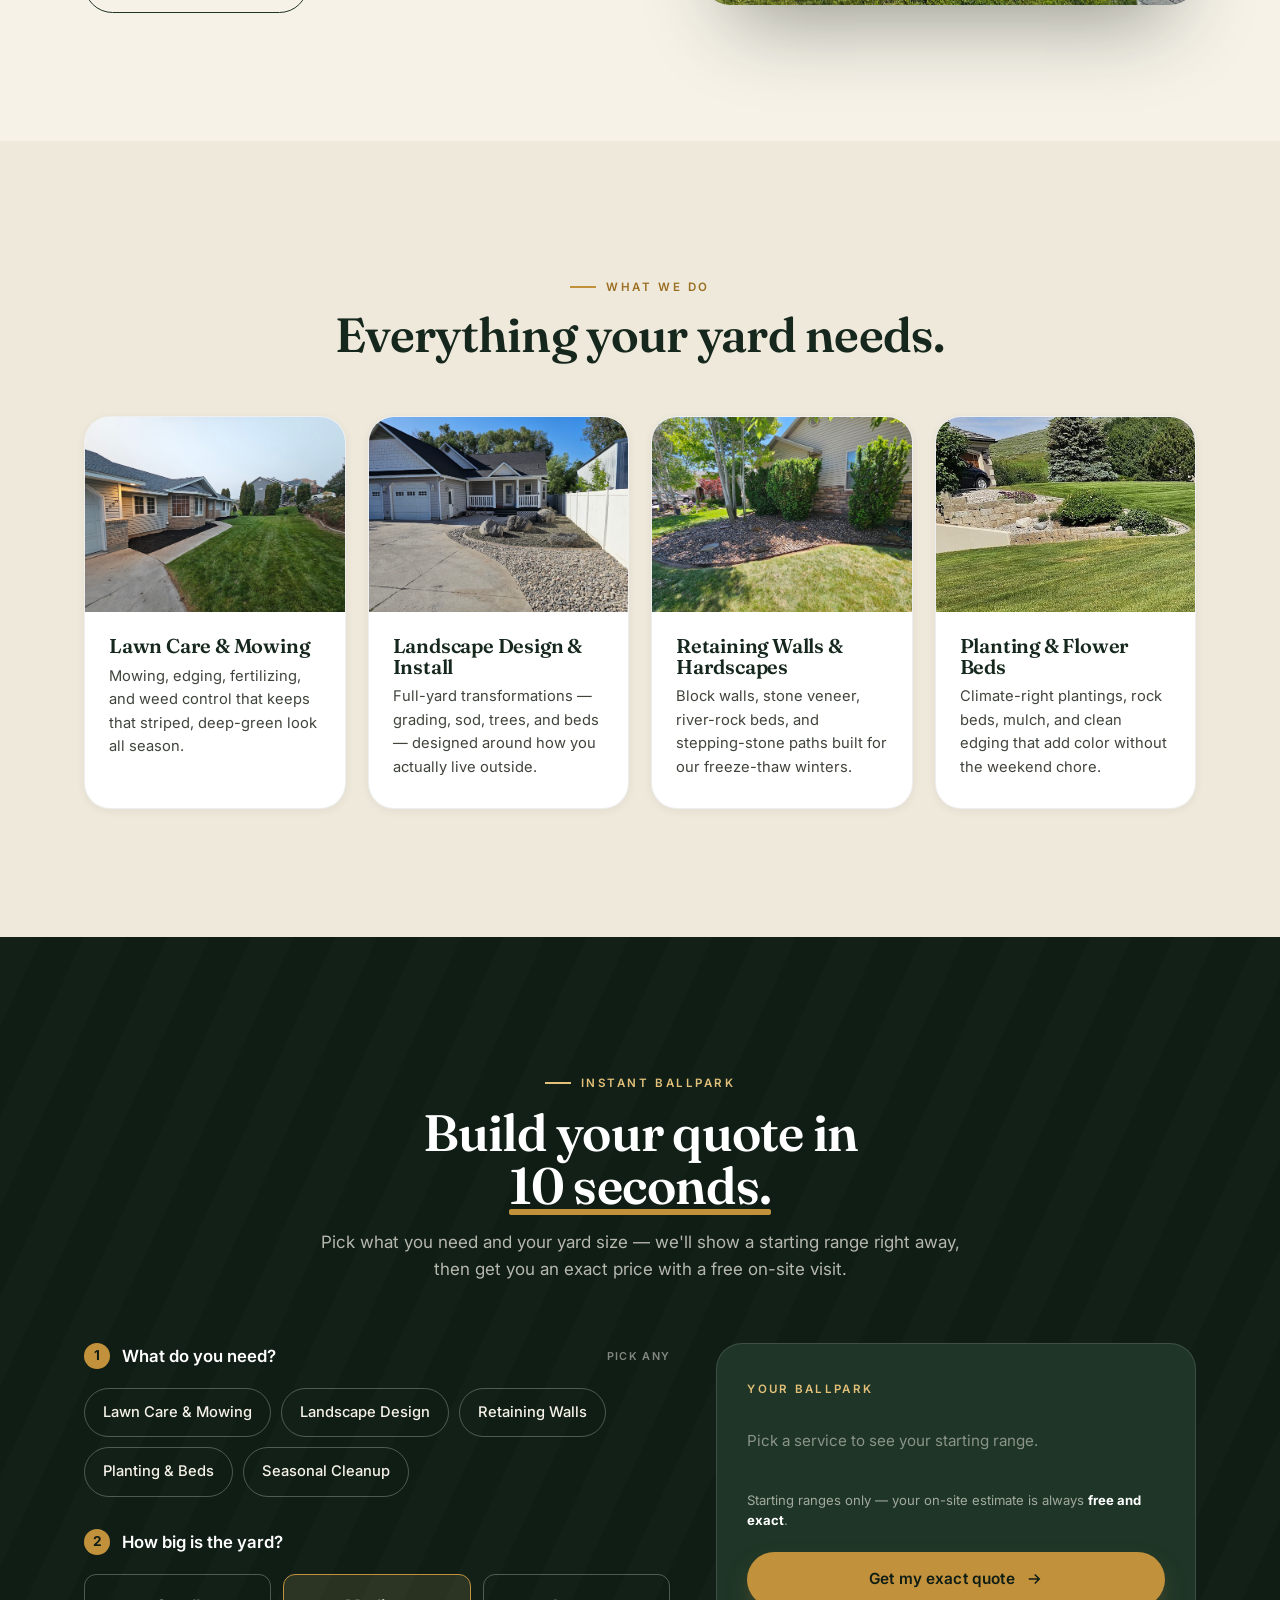
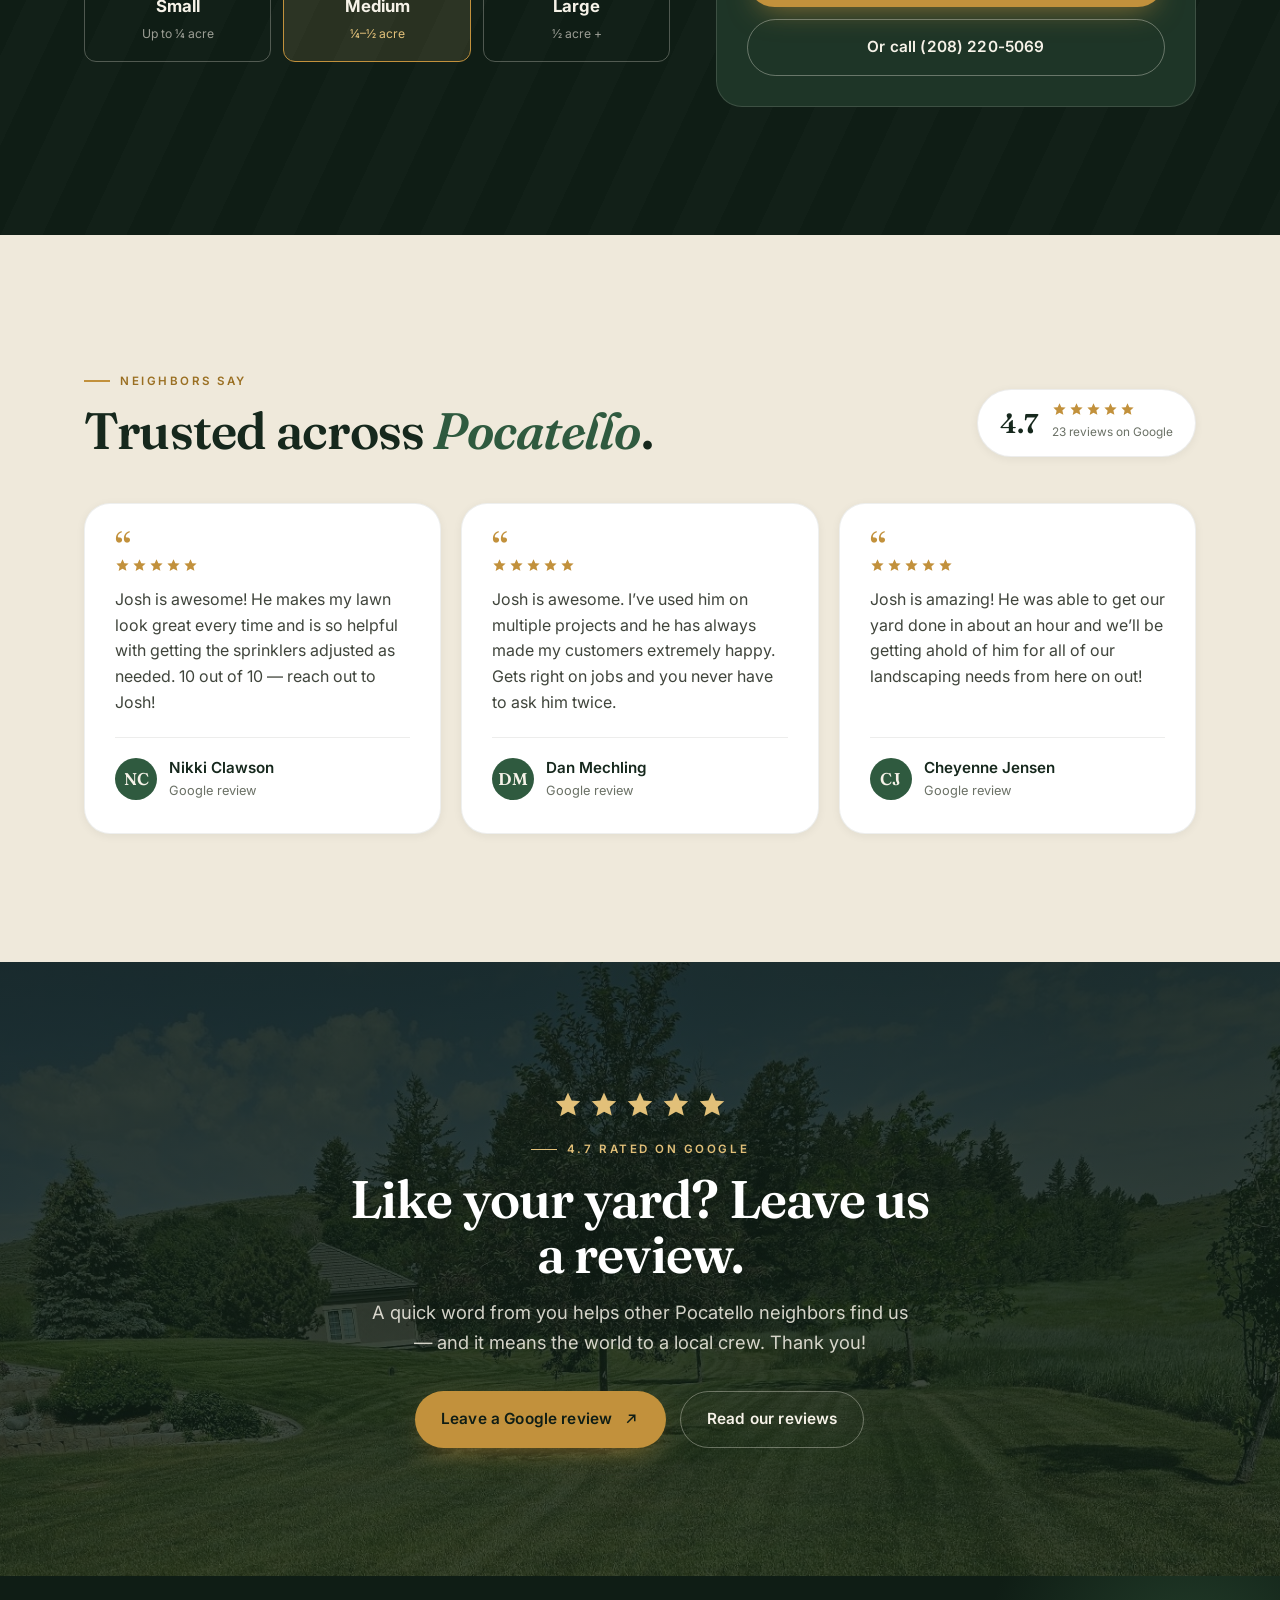
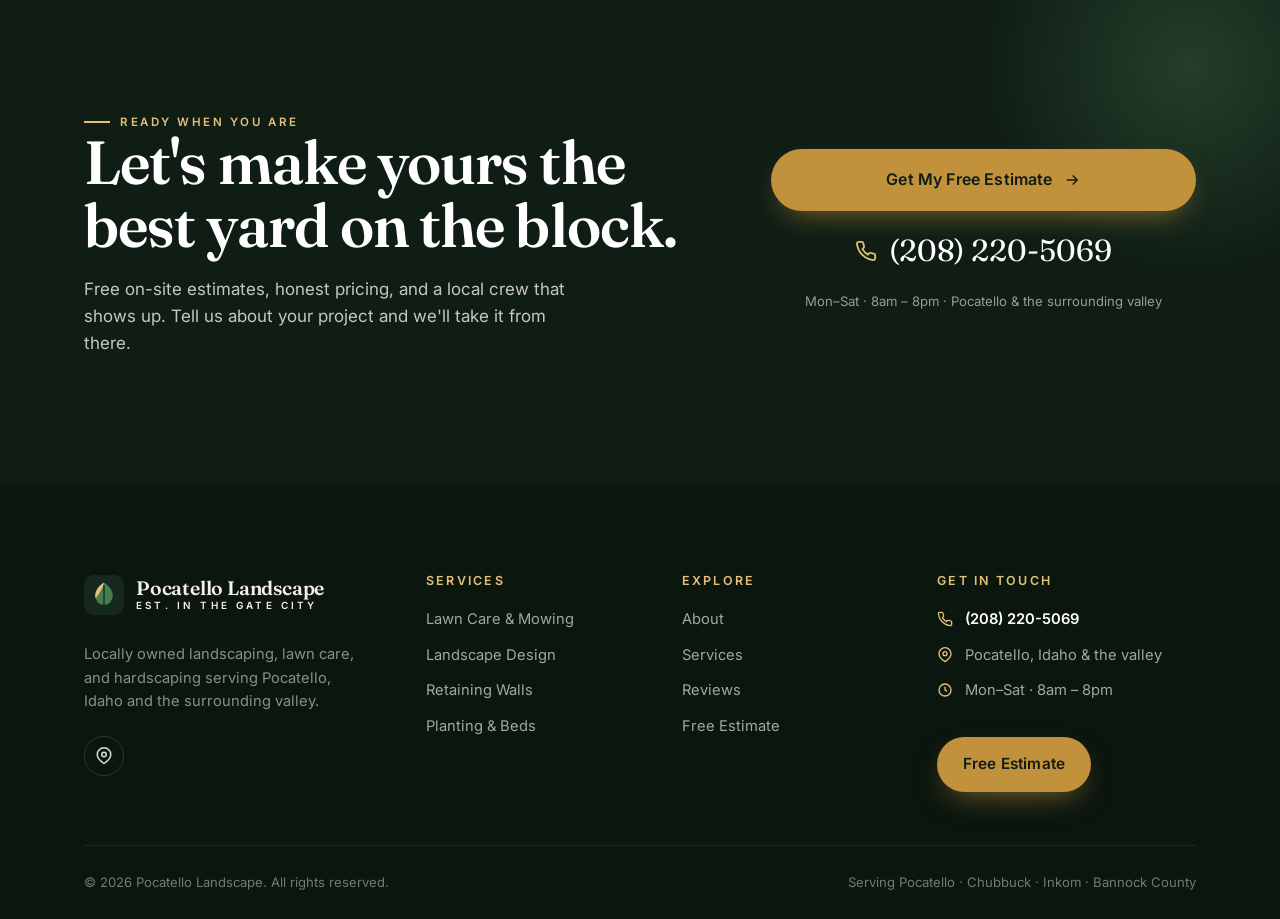
==== commit bd4a48cf: "Swap in real owner photos from Google listing Co-Authored-By: Claude Opus 4.8 <noreply@anthropic.com" ====
--- a/index.html
+++ b/index.html
@@ -127,7 +127,7 @@
 <!-- ============ HERO ============ -->
 <section class="hero hero-center" id="main">
   <div class="hero-media" data-parallax>
-    <img src="assets/hero-lawn.jpg" alt="Freshly striped green lawn with a stone retaining wall, flower bed, and the Pocatello foothills behind it" fetchpriority="high">
+    <img src="assets/hero-lawn.jpg" alt="Manicured striped lawn and flower beds framing a Pocatello home with a stamped-concrete driveway" fetchpriority="high">
   </div>
   <div class="wrap hero-inner">
     <span class="hero-kicker reveal">Landscaping · Lawn Care · Hardscapes</span>
@@ -188,7 +188,7 @@
       <a href="estimates.html" class="btn btn-outline">Get a free estimate<svg viewBox="0 0 24 24" fill="none" stroke="currentColor" stroke-width="2"><path d="M5 12h14M13 6l6 6-6 6"/></svg></a>
     </div>
     <div class="about-media reveal d1">
-      <img src="assets/feature-tree.jpg" alt="Manicured striped lawn with a shade tree and the Pocatello foothills">
+      <img src="assets/feature-tree.jpg" alt="Lush green lawn beside a stamped-concrete walkway with autumn trees and the Pocatello foothills behind">
     </div>
   </div>
 </section>
@@ -209,7 +209,7 @@
         </div>
       </article>
       <article class="svc2 reveal d1">
-        <div class="svc2-img"><img src="assets/svc-design.jpg" alt="Landscaped Pocatello property — house, retaining wall, planting bed and striped lawn with the foothills behind" loading="lazy"></div>
+        <div class="svc2-img"><img src="assets/svc-design.jpg" alt="Front-yard landscape design with boulders, a river-rock bed and clean edging along a Pocatello home" loading="lazy"></div>
         <div class="svc2-body">
           <h3>Landscape Design &amp; Install</h3>
           <p>Full-yard transformations — grading, sod, trees, and beds — designed around how you actually live outside.</p>
